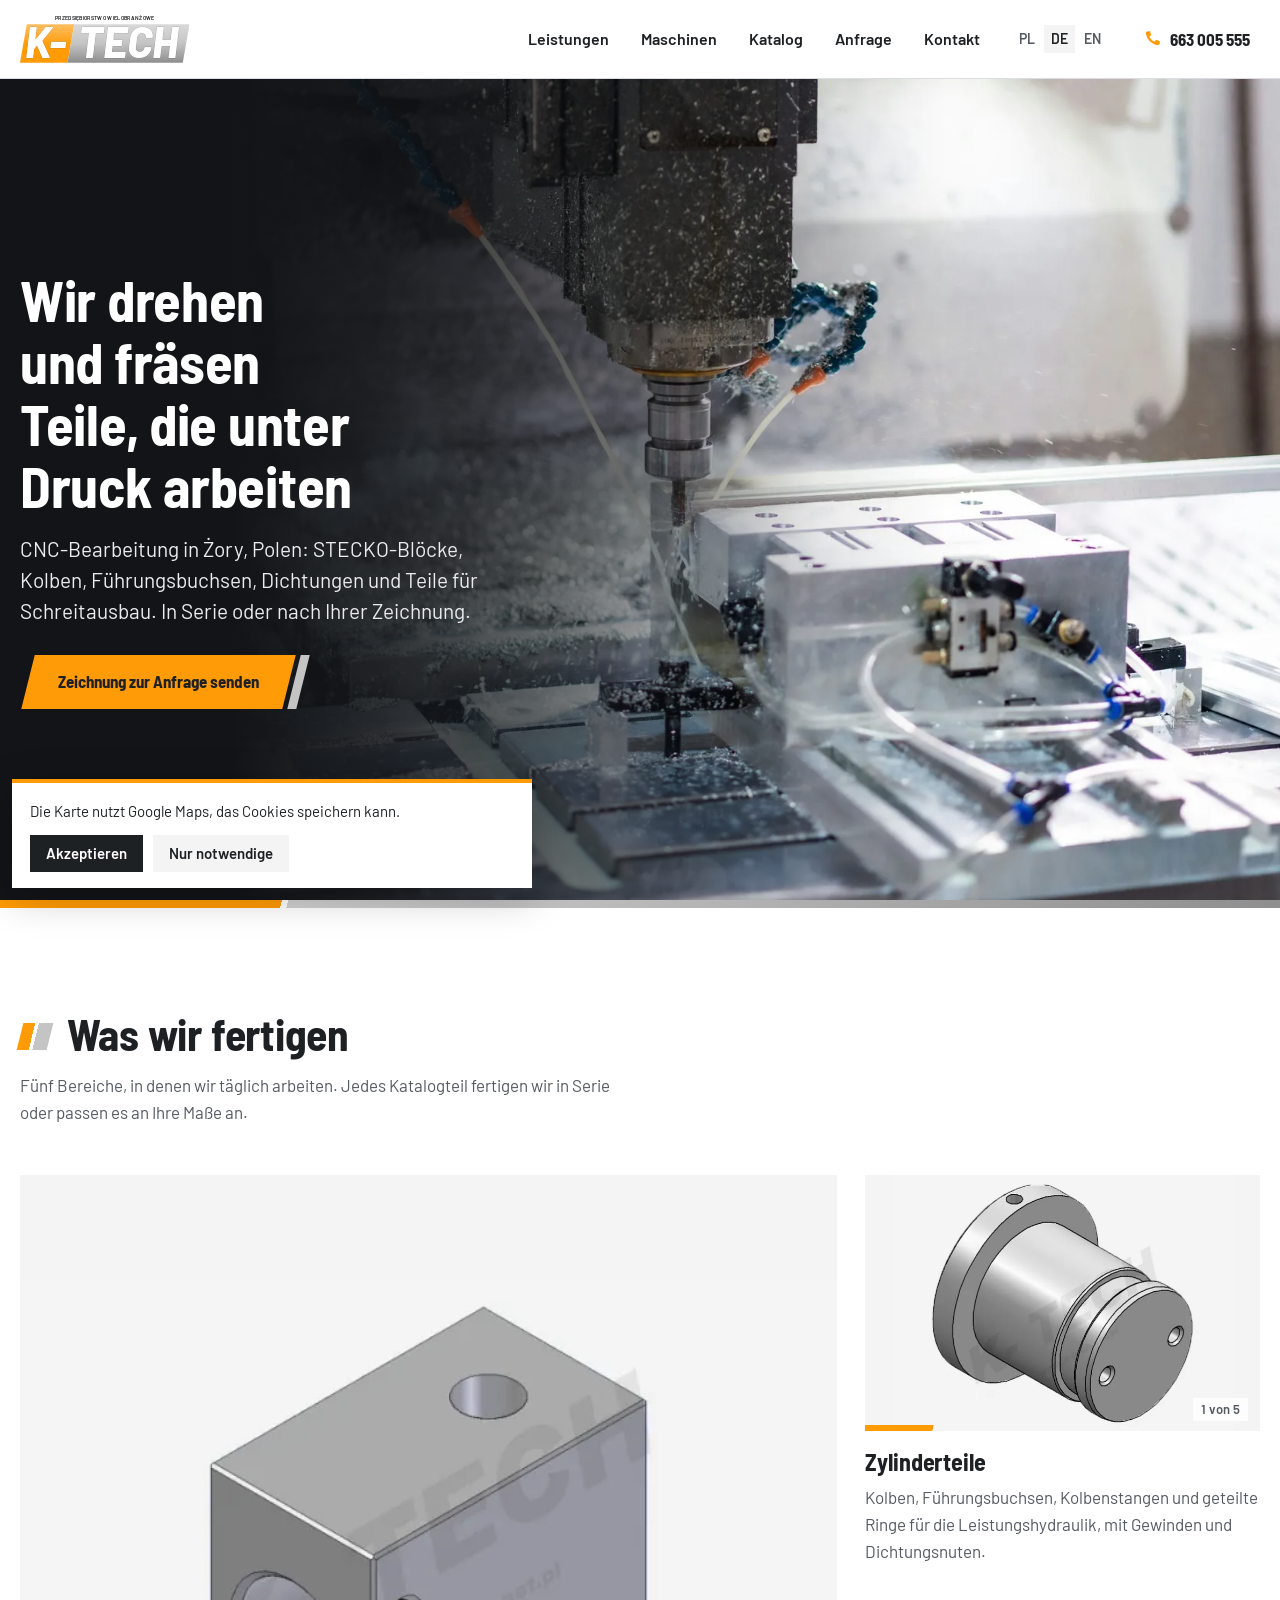
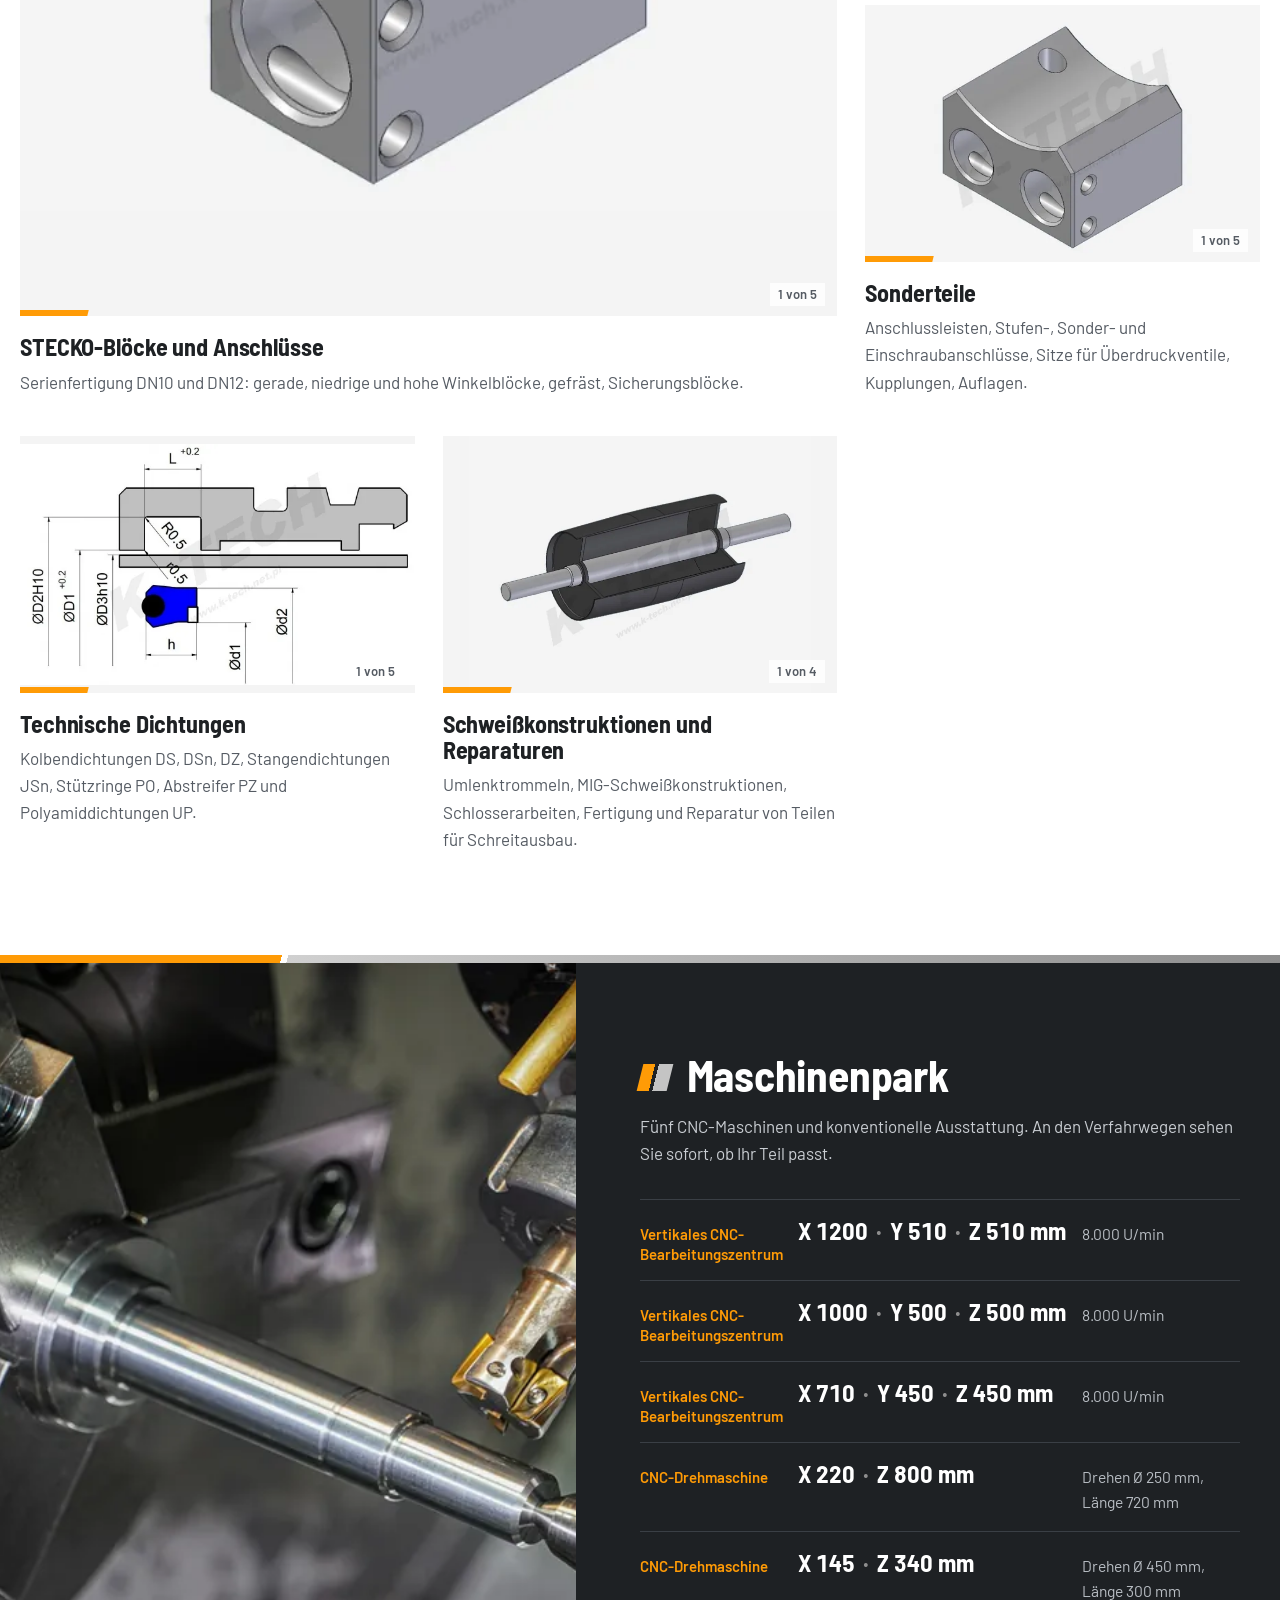
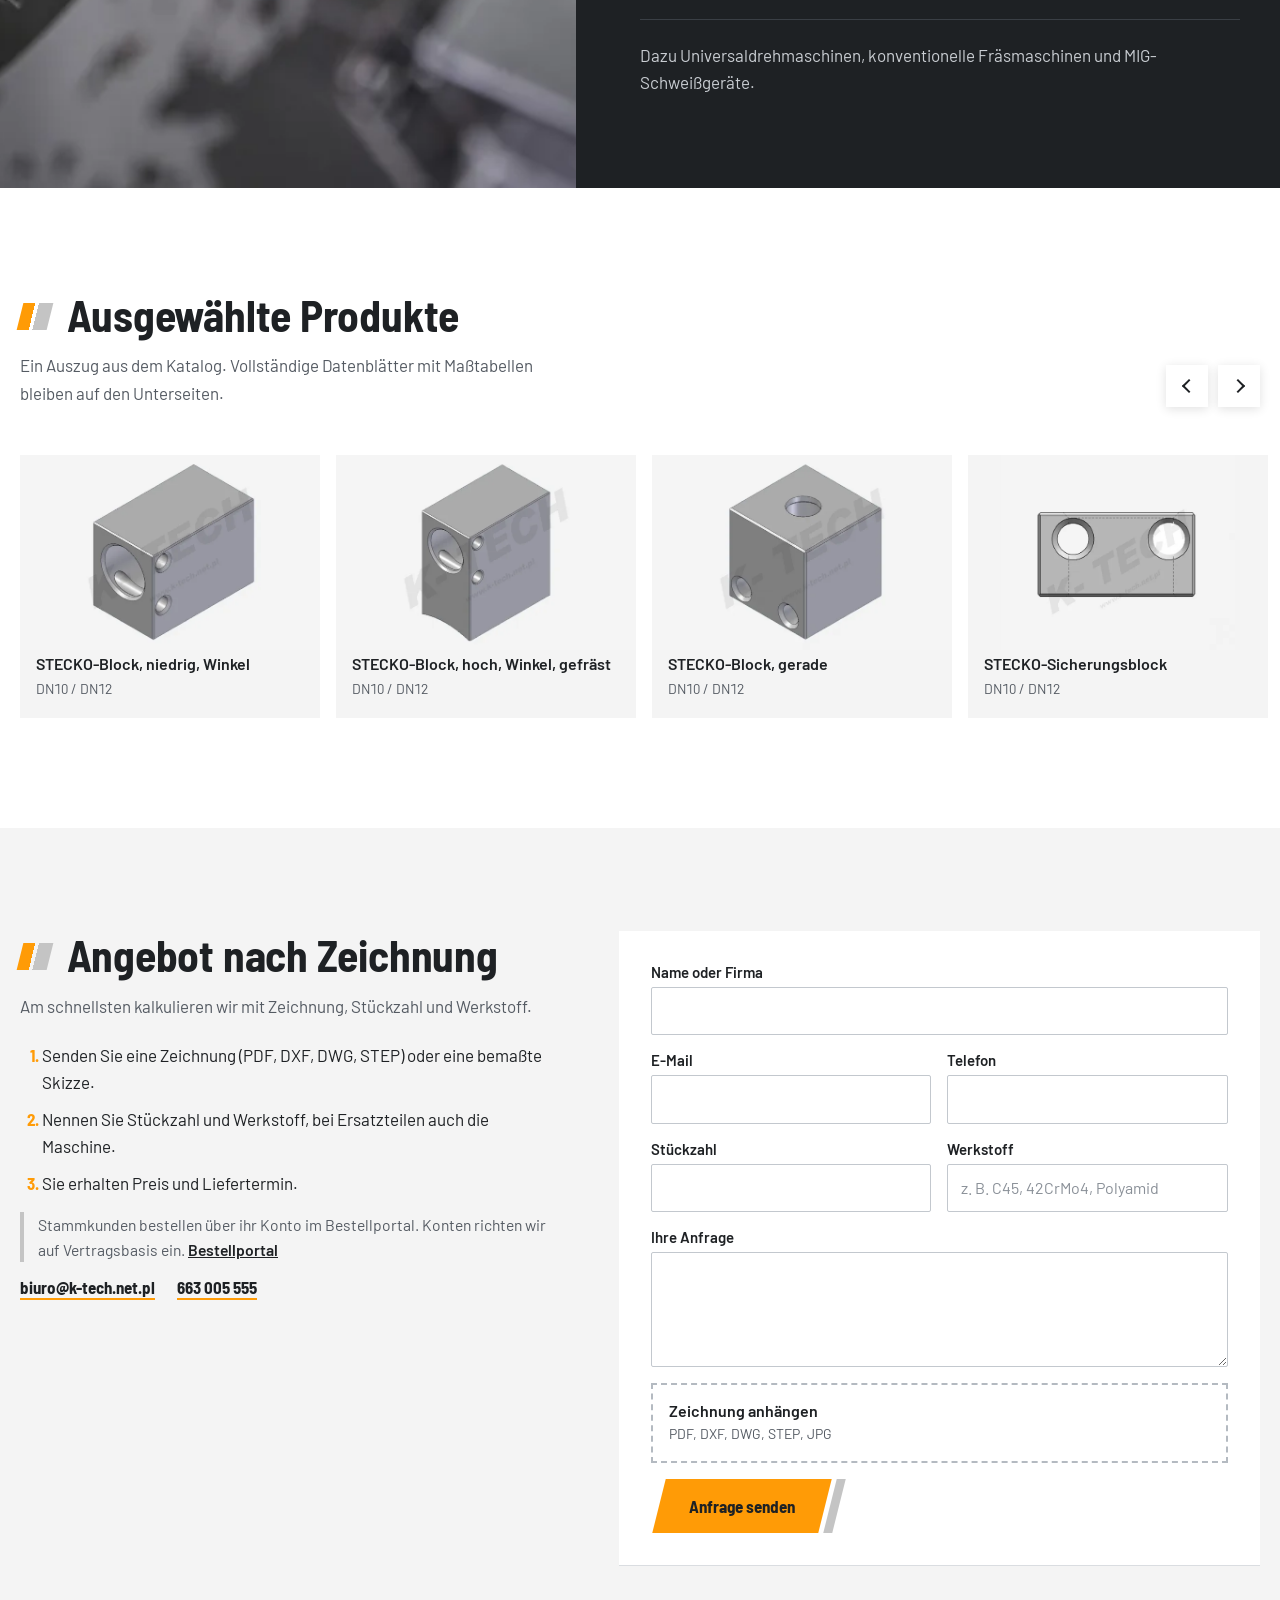
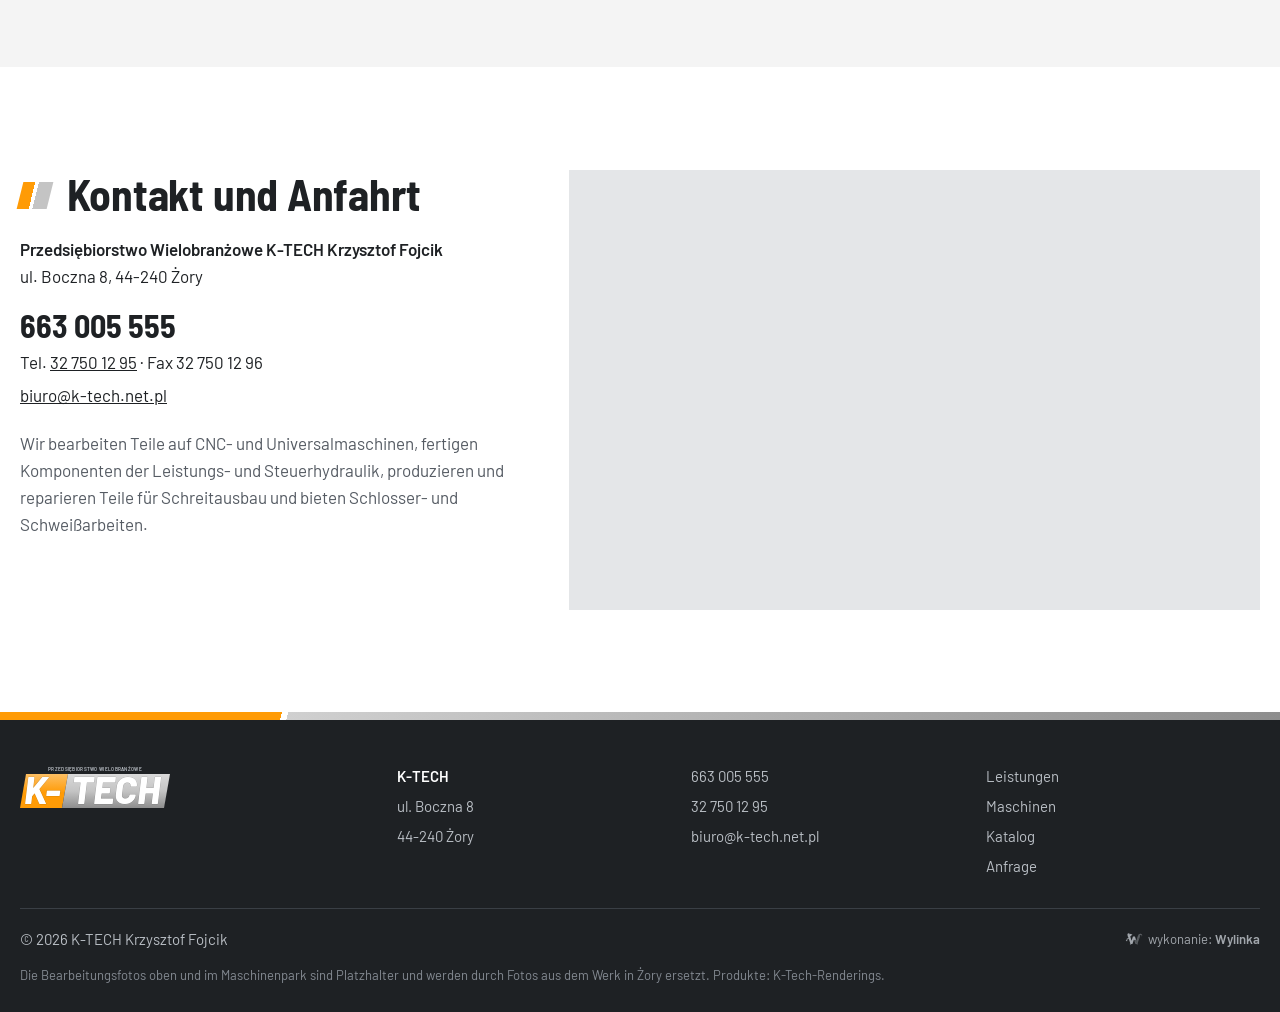
==== de/index.html @ 1086ba39 "Podglad strony K-Tech" ====
<!doctype html>
<html lang="de">
<head>
<meta charset="utf-8">
<meta name="viewport" content="width=device-width,initial-scale=1,viewport-fit=cover">
<meta name="robots" content="noindex,nofollow">
<title>K-Tech Żory, Polen - CNC-Bearbeitung, Hydraulikteile, STECKO-Blöcke, Dichtungen</title>
<meta name="description" content="CNC-Drehen und -Fräsen in Żory (Polen): STECKO-Blöcke und -Anschlüsse, Kolben, Führungsbuchsen, technische Dichtungen, Teile für Schreitausbau, Schweißkonstruktionen. Angebot nach Zeichnung.">
<meta name="theme-color" content="#1E2124">
<link rel="alternate" hreflang="pl" href="https://disaster26.github.io/ktech-koncepcja/">
<link rel="alternate" hreflang="de" href="https://disaster26.github.io/ktech-koncepcja/de/">
<link rel="alternate" hreflang="en" href="https://disaster26.github.io/ktech-koncepcja/en/">
<link rel="preload" href="../fonts/barlow-semi-condensed-latin-700-normal.woff2" as="font" type="font/woff2" crossorigin>
<link rel="preload" href="../img/hero-1600.webp" as="image" imagesrcset="../img/hero-900.webp 900w, ../img/hero-1600.webp 1600w, ../img/hero-2400.webp 2400w" imagesizes="100vw">
<link rel="stylesheet" href="../style.css">
<link rel="icon" href="../img/favicon.svg" type="image/svg+xml">
<style>
.wylinka-badge{display:inline-flex;align-items:center;gap:.4em;color:inherit;text-decoration:none;font-size:.875em;line-height:1;opacity:.85}
.wylinka-badge:hover,.wylinka-badge:focus-visible{opacity:1}
.wylinka-badge:focus-visible{outline:2px solid currentColor;outline-offset:3px;border-radius:2px}
.wylinka-badge svg{width:18px;height:18px;flex:none;overflow:visible}
.wylinka-badge b{font-weight:600}
.wylinka-badge .wy-old{opacity:.45;transform-origin:40px 30px;transition:transform .32s cubic-bezier(.3,.7,.4,1),opacity .32s ease-out}
.wylinka-badge .wy-pod{opacity:0;transition:opacity .2s ease-out .08s}
.wylinka-badge:hover .wy-old,.wylinka-badge:focus-visible .wy-old{transform:translate(9px,7px) rotate(9deg);opacity:0}
.wylinka-badge:hover .wy-pod,.wylinka-badge:focus-visible .wy-pod{opacity:1}
@media (prefers-reduced-motion:reduce){.wylinka-badge .wy-old,.wylinka-badge .wy-pod{transition:none}.wylinka-badge:hover .wy-old,.wylinka-badge:focus-visible .wy-old{transform:none;opacity:.45}.wylinka-badge:hover .wy-pod,.wylinka-badge:focus-visible .wy-pod{opacity:0}}
</style>
</head>
<body>
<a class="skip" href="#tresc">Zum Inhalt</a>

<svg width="0" height="0" style="position:absolute" aria-hidden="true">
  <defs>
    <linearGradient id="g-or" x1="0" y1="0" x2="0" y2="1"><stop offset="0" stop-color="#FDBF63"/><stop offset=".55" stop-color="#FF9B06"/></linearGradient>
    <linearGradient id="g-st" x1="0" y1="0" x2="0" y2="1"><stop offset="0" stop-color="#D9D9D9"/><stop offset=".5" stop-color="#C4C4C4"/><stop offset="1" stop-color="#8E8E8E"/></linearGradient>
    <symbol id="logo" viewBox="0 0 300 92">
      <text x="150" y="13" text-anchor="middle" class="lg-top">PRZEDSIĘBIORSTWO WIELOBRANŻOWE</text>
      <polygon points="12,20 96,20 84,88 0,88" fill="url(#g-or)"/>
      <polygon points="96,20 300,20 288,88 84,88" fill="url(#g-st)"/>
      <text x="8" y="80" class="lg-txt">K-</text>
      <text x="102" y="80" class="lg-txt" textLength="178" lengthAdjust="spacingAndGlyphs">TECH</text>
    </symbol>
    <symbol id="tel" viewBox="0 0 20 20"><path d="M5.2 2.5 7.8 2l1.5 4-2 1.4a10 10 0 0 0 5.3 5.3l1.4-2 4 1.5-.5 2.6c-.2.9-1 1.5-1.9 1.4A14.5 14.5 0 0 1 3.8 4.4c-.1-.9.5-1.7 1.4-1.9Z" fill="currentColor"/></symbol>
  </defs>
</svg>

<header class="top" id="top">
  <div class="top-in">
    <a class="logo" href="#start" aria-label="K-Tech - Startseite"><svg viewBox="0 0 300 92" role="img"><title>K-TECH Mehrbranchenunternehmen</title><use href="#logo"/></svg></a>
    <nav class="nav" aria-label="Menu">
      <a href="#oferta">Leistungen</a>
      <a href="#maszyny">Maschinen</a>
      <a href="#wyroby">Katalog</a>
      <a href="#wycena">Anfrage</a>
      <a href="#kontakt">Kontakt</a>
    </nav>
    <div class="jezyki" aria-label="Język / Sprache / Language"><a href="../" hreflang="pl" lang="pl">PL</a><a href="./" hreflang="de" lang="de" aria-current="page">DE</a><a href="../en/" hreflang="en" lang="en">EN</a></div>
    <a class="top-tel" href="tel:+48663005555" aria-label="Anrufen: 663 005 555"><svg><use href="#tel"/></svg><span>663 005 555</span></a>
    <button class="burger" type="button" aria-expanded="false" aria-controls="menu-mob" aria-label="Menü öffnen"><span></span><span></span><span></span></button>
  </div>
  <div class="menu-mob" id="menu-mob" hidden>
    <nav aria-label="Menu">
      <a href="#oferta">Leistungen</a>
      <a href="#maszyny">Maschinen</a>
      <a href="#wyroby">Katalog</a>
      <a href="#wycena">Anfrage</a>
      <a href="#kontakt">Kontakt</a>
    </nav>
    <div class="menu-mob-dol">
      <div class="jezyki"><a href="../" hreflang="pl" lang="pl">PL</a><a href="./" hreflang="de" lang="de" aria-current="page">DE</a><a href="../en/" hreflang="en" lang="en">EN</a></div>
      <a class="menu-mob-tel" href="tel:+48663005555">663 005 555</a>
    </div>
  </div>
</header>

<main id="tresc">

<section class="hero" id="start">
  <img class="hero-img" src="../img/hero-1600.webp" srcset="../img/hero-900.webp 900w, ../img/hero-1600.webp 1600w, ../img/hero-2400.webp 2400w" sizes="100vw" alt="Vertikales CNC-Bearbeitungszentrum beim Fräsen mit Kühlschmierstoff" width="2400" height="1602" fetchpriority="high">
  <div class="hero-in">
    <h1>Wir drehen und fräsen Teile, die unter Druck arbeiten</h1>
    <p class="lead">CNC-Bearbeitung in Żory, Polen: STECKO-Blöcke, Kolben, Führungsbuchsen, Dichtungen und Teile für Schreitausbau. In Serie oder nach Ihrer Zeichnung.</p>
    <a class="btn" href="#wycena" id="hero-cta"><span>Zeichnung zur Anfrage senden</span></a>
  </div>
</section>
<div class="szew" aria-hidden="true"></div>

<section class="sekcja" id="oferta">
  <div class="wrap">
    <div class="glowa">
      <h2><i class="znak" aria-hidden="true"></i>Was wir fertigen</h2>
      <p>Fünf Bereiche, in denen wir täglich arbeiten. Jedes Katalogteil fertigen wir in Serie oder passen es an Ihre Maße an.</p>
    </div>
    <div class="karty">
<article class="karta karta-duza">
  <div class="sw" data-of="von">
    <div class="sw-tor" tabindex="0" aria-label="STECKO-Blöcke und Anschlüsse"><div class="sw-sl"><img src="../img/r/ktn-1.webp" alt="STECKO-Blöcke und Anschlüsse, bild 1" loading="lazy" decoding="async" width="638" height="415" draggable="false"></div><div class="sw-sl"><img src="../img/r/kwf-1.webp" alt="STECKO-Blöcke und Anschlüsse, bild 2" loading="lazy" decoding="async" width="638" height="415" draggable="false"></div><div class="sw-sl"><img src="../img/r/np-1.webp" alt="STECKO-Blöcke und Anschlüsse, bild 3" loading="lazy" decoding="async" width="638" height="415" draggable="false"></div><div class="sw-sl"><img src="../img/r/zab-1.webp" alt="STECKO-Blöcke und Anschlüsse, bild 4" loading="lazy" decoding="async" width="638" height="415" draggable="false"></div><div class="sw-sl"><img src="../img/r/ktnf-2.webp" alt="STECKO-Blöcke und Anschlüsse, bild 5" loading="lazy" decoding="async" width="638" height="415" draggable="false"></div></div>
    <button class="sw-b sw-prev" type="button" aria-label="Zurück"></button><button class="sw-b sw-next" type="button" aria-label="Weiter"></button>
    <span class="sw-n">1 von 5</span>
  </div>
  <h3>STECKO-Blöcke und Anschlüsse</h3>
  <p>Serienfertigung DN10 und DN12: gerade, niedrige und hohe Winkelblöcke, gefräst, Sicherungsblöcke.</p>
</article>
<article class="karta">
  <div class="sw" data-of="von">
    <div class="sw-tor" tabindex="0" aria-label="Zylinderteile"><div class="sw-sl"><img src="../img/r/tlokgwin-1.webp" alt="Zylinderteile, bild 1" loading="lazy" decoding="async" width="638" height="415" draggable="false"></div><div class="sw-sl"><img src="../img/r/dlaw130-1.webp" alt="Zylinderteile, bild 2" loading="lazy" decoding="async" width="638" height="415" draggable="false"></div><div class="sw-sl"><img src="../img/r/dlaw9060-1.webp" alt="Zylinderteile, bild 3" loading="lazy" decoding="async" width="638" height="415" draggable="false"></div><div class="sw-sl"><img src="../img/r/pierscdziel-1.webp" alt="Zylinderteile, bild 4" loading="lazy" decoding="async" width="638" height="415" draggable="false"></div><div class="sw-sl"><img src="../img/r/tloczysko-2.webp" alt="Zylinderteile, bild 5" loading="lazy" decoding="async" width="638" height="415" draggable="false"></div></div>
    <button class="sw-b sw-prev" type="button" aria-label="Zurück"></button><button class="sw-b sw-next" type="button" aria-label="Weiter"></button>
    <span class="sw-n">1 von 5</span>
  </div>
  <h3>Zylinderteile</h3>
  <p>Kolben, Führungsbuchsen, Kolbenstangen und geteilte Ringe für die Leistungshydraulik, mit Gewinden und Dichtungsnuten.</p>
</article>
<article class="karta">
  <div class="sw" data-of="von">
    <div class="sw-tor" tabindex="0" aria-label="Sonderteile"><div class="sw-sl"><img src="../img/r/kpl-1.webp" alt="Sonderteile, bild 1" loading="lazy" decoding="async" width="638" height="415" draggable="false"></div><div class="sw-sl"><img src="../img/r/skomp1-2.webp" alt="Sonderteile, bild 2" loading="lazy" decoding="async" width="638" height="415" draggable="false"></div><div class="sw-sl"><img src="../img/r/sprzeg-1.webp" alt="Sonderteile, bild 3" loading="lazy" decoding="async" width="638" height="415" draggable="false"></div><div class="sw-sl"><img src="../img/r/upust-1.webp" alt="Sonderteile, bild 4" loading="lazy" decoding="async" width="638" height="415" draggable="false"></div><div class="sw-sl"><img src="../img/r/przywk-1.webp" alt="Sonderteile, bild 5" loading="lazy" decoding="async" width="638" height="415" draggable="false"></div></div>
    <button class="sw-b sw-prev" type="button" aria-label="Zurück"></button><button class="sw-b sw-next" type="button" aria-label="Weiter"></button>
    <span class="sw-n">1 von 5</span>
  </div>
  <h3>Sonderteile</h3>
  <p>Anschlussleisten, Stufen-, Sonder- und Einschraubanschlüsse, Sitze für Überdruckventile, Kupplungen, Auflagen.</p>
</article>
<article class="karta">
  <div class="sw" data-of="von">
    <div class="sw-tor" tabindex="0" aria-label="Technische Dichtungen"><div class="sw-sl"><img src="../img/r/jhs.webp" alt="Technische Dichtungen, bild 1" loading="lazy" decoding="async" width="638" height="415" draggable="false"></div><div class="sw-sl"><img src="../img/r/ds.webp" alt="Technische Dichtungen, bild 2" loading="lazy" decoding="async" width="638" height="415" draggable="false"></div><div class="sw-sl"><img src="../img/r/dsn.webp" alt="Technische Dichtungen, bild 3" loading="lazy" decoding="async" width="638" height="415" draggable="false"></div><div class="sw-sl"><img src="../img/r/pz.webp" alt="Technische Dichtungen, bild 4" loading="lazy" decoding="async" width="638" height="415" draggable="false"></div><div class="sw-sl"><img src="../img/r/po.webp" alt="Technische Dichtungen, bild 5" loading="lazy" decoding="async" width="638" height="415" draggable="false"></div></div>
    <button class="sw-b sw-prev" type="button" aria-label="Zurück"></button><button class="sw-b sw-next" type="button" aria-label="Weiter"></button>
    <span class="sw-n">1 von 5</span>
  </div>
  <h3>Technische Dichtungen</h3>
  <p>Kolbendichtungen DS, DSn, DZ, Stangendichtungen JSn, Stützringe PO, Abstreifer PZ und Polyamiddichtungen UP.</p>
</article>
<article class="karta">
  <div class="sw" data-of="von">
    <div class="sw-tor" tabindex="0" aria-label="Schweißkonstruktionen und Reparaturen"><div class="sw-sl"><img src="../img/r/btw-1.webp" alt="Schweißkonstruktionen und Reparaturen, bild 1" loading="lazy" decoding="async" width="638" height="415" draggable="false"></div><div class="sw-sl"><img src="../img/r/konspaw-1.webp" alt="Schweißkonstruktionen und Reparaturen, bild 2" loading="lazy" decoding="async" width="638" height="415" draggable="false"></div><div class="sw-sl"><img src="../img/r/tabspag-1.webp" alt="Schweißkonstruktionen und Reparaturen, bild 3" loading="lazy" decoding="async" width="638" height="415" draggable="false"></div><div class="sw-sl"><img src="../img/r/btw-2.webp" alt="Schweißkonstruktionen und Reparaturen, bild 4" loading="lazy" decoding="async" width="638" height="415" draggable="false"></div></div>
    <button class="sw-b sw-prev" type="button" aria-label="Zurück"></button><button class="sw-b sw-next" type="button" aria-label="Weiter"></button>
    <span class="sw-n">1 von 4</span>
  </div>
  <h3>Schweißkonstruktionen und Reparaturen</h3>
  <p>Umlenktrommeln, MIG-Schweißkonstruktionen, Schlosserarbeiten, Fertigung und Reparatur von Teilen für Schreitausbau.</p>
</article>
    </div>
  </div>
</section>

<div class="szew" aria-hidden="true"></div>
<section class="maszyny" id="maszyny">
  <div class="masz-foto"><img src="../img/tokarka-1600.webp" srcset="../img/tokarka-900.webp 900w, ../img/tokarka-1600.webp 1600w" sizes="(min-width: 1000px) 45vw, 100vw" alt="Drehen einer Welle auf einer CNC-Drehmaschine" width="1600" height="1066" loading="lazy" decoding="async"></div>
  <div class="masz-in">
    <h2><i class="znak" aria-hidden="true"></i>Maschinenpark</h2>
    <p class="masz-lead">Fünf CNC-Maschinen und konventionelle Ausstattung. An den Verfahrwegen sehen Sie sofort, ob Ihr Teil passt.</p>
    <ul class="masz-lista">
      <li><b>Vertikales CNC-Bearbeitungszentrum</b><span class="osie">X 1200 <em>·</em> Y 510 <em>·</em> Z 510 mm</span><span>8.000 U/min</span></li>
      <li><b>Vertikales CNC-Bearbeitungszentrum</b><span class="osie">X 1000 <em>·</em> Y 500 <em>·</em> Z 500 mm</span><span>8.000 U/min</span></li>
      <li><b>Vertikales CNC-Bearbeitungszentrum</b><span class="osie">X 710 <em>·</em> Y 450 <em>·</em> Z 450 mm</span><span>8.000 U/min</span></li>
      <li><b>CNC-Drehmaschine</b><span class="osie">X 220 <em>·</em> Z 800 mm</span><span>Drehen Ø 250 mm, Länge 720 mm</span></li>
      <li><b>CNC-Drehmaschine</b><span class="osie">X 145 <em>·</em> Z 340 mm</span><span>Drehen Ø 450 mm, Länge 300 mm</span></li>
    </ul>
    <p class="masz-konw">Dazu Universaldrehmaschinen, konventionelle Fräsmaschinen und MIG-Schweißgeräte.</p>
  </div>
</section>

<section class="sekcja" id="wyroby">
  <div class="wrap">
    <div class="glowa glowa-rzad">
      <h2><i class="znak" aria-hidden="true"></i>Ausgewählte Produkte</h2>
      <p>Ein Auszug aus dem Katalog. Vollständige Datenblätter mit Maßtabellen bleiben auf den Unterseiten.</p>
      <div class="kat-nav"><button class="sw-b sw-prev" type="button" aria-label="Zurück" data-kat="-1"></button><button class="sw-b sw-next" type="button" aria-label="Weiter" data-kat="1"></button></div>
    </div>
  </div>
  <div class="kat" tabindex="0" aria-label="Ausgewählte Produkte">
<figure class="kat-el"><img src="../img/r/ktn-2.webp" alt="STECKO-Block, niedrig, Winkel" loading="lazy" decoding="async" width="638" height="415" draggable="false"><figcaption><b>STECKO-Block, niedrig, Winkel</b><span>DN10 / DN12</span></figcaption></figure>
<figure class="kat-el"><img src="../img/r/kwf-2.webp" alt="STECKO-Block, hoch, Winkel, gefräst" loading="lazy" decoding="async" width="638" height="415" draggable="false"><figcaption><b>STECKO-Block, hoch, Winkel, gefräst</b><span>DN10 / DN12</span></figcaption></figure>
<figure class="kat-el"><img src="../img/r/np-2.webp" alt="STECKO-Block, gerade" loading="lazy" decoding="async" width="638" height="415" draggable="false"><figcaption><b>STECKO-Block, gerade</b><span>DN10 / DN12</span></figcaption></figure>
<figure class="kat-el"><img src="../img/r/zab-3.webp" alt="STECKO-Sicherungsblock" loading="lazy" decoding="async" width="638" height="415" draggable="false"><figcaption><b>STECKO-Sicherungsblock</b><span>DN10 / DN12</span></figcaption></figure>
<figure class="kat-el"><img src="../img/r/listw-1.webp" alt="Anschlussleiste" loading="lazy" decoding="async" width="638" height="415" draggable="false"><figcaption><b>Anschlussleiste</b><span>DN10 / DN12</span></figcaption></figure>
<figure class="kat-el"><img src="../img/r/przywk-2.webp" alt="Einschraubanschluss" loading="lazy" decoding="async" width="638" height="415" draggable="false"><figcaption><b>Einschraubanschluss</b><span>DN12</span></figcaption></figure>
<figure class="kat-el"><img src="../img/r/upust-3.webp" alt="Sitz für Überdruckventil" loading="lazy" decoding="async" width="638" height="415" draggable="false"><figcaption><b>Sitz für Überdruckventil</b></figcaption></figure>
<figure class="kat-el"><img src="../img/r/sprzeg-2.webp" alt="Kupplung" loading="lazy" decoding="async" width="638" height="415" draggable="false"><figcaption><b>Kupplung</b></figcaption></figure>
<figure class="kat-el"><img src="../img/r/tlokgwin-2.webp" alt="Kolben 74" loading="lazy" decoding="async" width="638" height="415" draggable="false"><figcaption><b>Kolben 74</b><span>M30x1,5</span></figcaption></figure>
<figure class="kat-el"><img src="../img/r/tlok5951-1.webp" alt="Kolben 59/44" loading="lazy" decoding="async" width="638" height="415" draggable="false"><figcaption><b>Kolben 59/44</b><span>M28x1,5</span></figcaption></figure>
<figure class="kat-el"><img src="../img/r/dlaw130-2.webp" alt="Führungsbuchse 130/81,5" loading="lazy" decoding="async" width="638" height="415" draggable="false"><figcaption><b>Führungsbuchse 130/81,5</b></figcaption></figure>
<figure class="kat-el"><img src="../img/r/pierscdziel-2.webp" alt="Geteilter Ring 73" loading="lazy" decoding="async" width="638" height="415" draggable="false"><figcaption><b>Geteilter Ring 73</b></figcaption></figure>
<figure class="kat-el"><img src="../img/r/tul4b3-1.webp" alt="Kolben 89/56" loading="lazy" decoding="async" width="638" height="415" draggable="false"><figcaption><b>Kolben 89/56</b></figcaption></figure>
<figure class="kat-el"><img src="../img/r/btw-3.webp" alt="Umlenktrommel" loading="lazy" decoding="async" width="638" height="415" draggable="false"><figcaption><b>Umlenktrommel</b><span>BTW-03.00</span></figcaption></figure>
  </div>
</section>

<section class="sekcja szara" id="wycena">
  <div class="wrap wycena">
    <div class="wyc-txt">
      <h2><i class="znak" aria-hidden="true"></i>Angebot nach Zeichnung</h2>
      <p>Am schnellsten kalkulieren wir mit Zeichnung, Stückzahl und Werkstoff.</p>
      <ol class="wyc-lista">
        <li>Senden Sie eine Zeichnung (PDF, DXF, DWG, STEP) oder eine bemaßte Skizze.</li>
        <li>Nennen Sie Stückzahl und Werkstoff, bei Ersatzteilen auch die Maschine.</li>
        <li>Sie erhalten Preis und Liefertermin.</li>
      </ol>
      <p class="wyc-stali">Stammkunden bestellen über ihr Konto im Bestellportal. Konten richten wir auf Vertragsbasis ein. <a href="http://k-tech.net.pl/formularz-zamowienia.html" rel="noopener">Bestellportal</a></p>
      <p class="wyc-kontakt"><a href="mailto:biuro@k-tech.net.pl">biuro@k-tech.net.pl</a><a href="tel:+48663005555">663 005 555</a></p>
    </div>
    <form class="form" id="form" novalidate>
      <div class="pole"><label for="f-name">Name oder Firma</label><input id="f-name" name="name" autocomplete="organization"></div>
      <div class="pola2">
        <div class="pole"><label for="f-mail">E-Mail</label><input id="f-mail" name="mail" type="email" autocomplete="email"></div>
        <div class="pole"><label for="f-tel">Telefon</label><input id="f-tel" name="tel" type="tel" autocomplete="tel"></div>
      </div>
      <div class="pola2">
        <div class="pole"><label for="f-ilosc">Stückzahl</label><input id="f-ilosc" name="ilosc" inputmode="numeric"></div>
        <div class="pole"><label for="f-mat">Werkstoff</label><input id="f-mat" name="mat" placeholder="z. B. C45, 42CrMo4, Polyamid"></div>
      </div>
      <div class="pole"><label for="f-msg">Ihre Anfrage</label><textarea id="f-msg" name="msg" rows="4"></textarea></div>
      <label class="plik" for="f-plik"><input id="f-plik" type="file" name="plik" accept=".pdf,.dxf,.dwg,.step,.stp,.jpg,.jpeg,.png" multiple><b>Zeichnung anhängen</b><span id="plik-n">PDF, DXF, DWG, STEP, JPG</span></label>
      <button class="btn" type="submit"><span>Anfrage senden</span></button>
      <p class="form-info" id="form-info" hidden>Dies ist eine Vorschau, das Formular sendet noch nichts. Bitte schreiben Sie an biuro@k-tech.net.pl.</p>
    </form>
  </div>
</section>

<section class="sekcja" id="kontakt">
  <div class="wrap kontakt">
    <div class="ko-txt">
      <h2><i class="znak" aria-hidden="true"></i>Kontakt und Anfahrt</h2>
      <p class="ko-firma"><b>Przedsiębiorstwo Wielobranżowe K-TECH Krzysztof Fojcik</b><br>ul. Boczna 8, 44-240 Żory</p>
      <p class="ko-dane">
        <a class="ko-duzy" href="tel:+48663005555">663 005 555</a>
        <span>Tel. <a href="tel:+48327501295">32 750 12 95</a> · Fax 32 750 12 96</span>
        <a href="mailto:biuro@k-tech.net.pl">biuro@k-tech.net.pl</a>
      </p>
      <p class="ko-about">Wir bearbeiten Teile auf CNC- und Universalmaschinen, fertigen Komponenten der Leistungs- und Steuerhydraulik, produzieren und reparieren Teile für Schreitausbau und bieten Schlosser- und Schweißarbeiten.</p>
    </div>
    <div class="mapa"><iframe title="Karte zu K-Tech, ul. Boczna 8, Żory, Polen" src="https://maps.google.com/maps?q=ul.%20Boczna%208%2C%2044-240%20%C5%BBory&amp;z=15&amp;output=embed" loading="lazy" referrerpolicy="no-referrer-when-downgrade"></iframe></div>
  </div>
</section>

</main>

<div class="szew" aria-hidden="true"></div>
<footer class="stopka">
  <div class="wrap stopka-in">
    <div class="st-logo"><svg viewBox="0 0 300 92" role="img"><title>K-TECH</title><use href="#logo"/></svg></div>
    <div class="st-kol">
      <b>K-TECH</b>
      <span>ul. Boczna 8</span>
      <span>44-240 Żory</span>
    </div>
    <div class="st-kol">
      <a href="tel:+48663005555">663 005 555</a>
      <a href="tel:+48327501295">32 750 12 95</a>
      <a href="mailto:biuro@k-tech.net.pl">biuro@k-tech.net.pl</a>
    </div>
    <nav class="st-kol" aria-label="Menu">
      <a href="#oferta">Leistungen</a>
      <a href="#maszyny">Maschinen</a>
      <a href="#wyroby">Katalog</a>
      <a href="#wycena">Anfrage</a>
    </nav>
  </div>
  <div class="wrap stopka-dol">
    <span>© <span id="rok">2026</span> K-TECH Krzysztof Fojcik</span>
    <a class="wylinka-badge" href="https://wylinka.pl/?utm_source=k-tech.net.pl&amp;utm_medium=stopka&amp;utm_campaign=wykonanie" rel="noopener" title="Strona wykonana przez Wylinka"><svg viewBox="0 0 64 64" aria-hidden="true" focusable="false" fill="currentColor"><path d="M9.8 22.8l-1.2-7.9 2.2-3.7 15.5 4.6-.5 1.5-7.2 5.5 4.7 15.6 5-15.6 7 0 4.1 12.7-4.2-.9-2.6 1.8-.8-2.2-5.3 15.6-4.3 0 .4 .2-2.1 2.8-1.3-1.1 1.1-1.4-3.1 .2-.1-1.7 2.2-.1-5.7-16.5-4.8 .6-.8 3.1 0 .5-.3 .5 .8 2.2-1.6 .5-.4-1.3-.8 1.6-1.5-.8 .8-1.6-1.4 .6-.6-1.6 2.3-.8 .2-.4 1.3-4.8 5.9-.8-2.4-6.9zM15.2 13.7l-.1-.4-.4 .8-.1 .8 .1 1 .1 .4 .3 .7 .3-.9 .1-.7 0-.8z"/><path class="wy-pod" d="M37.1 49.8l-4.5-13.3 2.6-1.8 4.2 .9 .9 2.8 3-9.7 0-.5 .1-.8 3.2-8.4 .5-1 .6-1 .9-1.1 1.3-1 1.1-.7 1.4-.5 1.4-.3 .7 0 .9 0 1.2 .3 1.4 .6 .8 .5 .7 .7 .6 .7 .5 .9 .3 .9 .1 .9 0 .8-.2 .9-.5 .9-.5 .6-.7 .5-.7 .3-.1-.1 0-.1 .5-.5 .3-.7 .2-.5 0-.6-.1-.6-.3-.7-.4-.5-.4-.4-.5-.3-.6-.3-.7 0-.7 .1-.6 .1-.5 .4-.5 .5-.3 .5-.2 .7-.1 1.5-1.4 5.1-.8 3.3-.3 .7-.5 .7-6 17.5 1.9 .1-.1 1.7-3.1-.2 1.1 1.4-1.3 1.1-2.1-2.8 .4-.2z"/><path class="wy-old" d="M40.8 50l.4-.2-4.1 0-4.2-12.5 2.5-1.7 4.3 .9 .6 1.9 .6-1.6 0-.3 2.4-7.8 0-.5 .1-.8 3.2-8.4 .4-.8 .6-.9 .9-1.2 .9-.9 1.3-.8 1.4-.6 1.2-.3 1.4-.1 1.3 .1 .6 .2 .8 .3 1.1 .6 .9 .7 .7 .9 .5 .9 .3 .9 .1 1.1-.1 .9-.3 .9-.4 .7-.6 .7-.6 .4-.6 .2-.1-.1 0-.1 .5-.5 .3-.7 .2-.5 0-.5-.1-.6-.2-.6-.3-.5-.4-.5-.5-.3-.6-.3-.7-.1-.6 0-.6 .1-.6 .3-.6 .5-.3 .4-.2 .5-.1 .5-.1 1.5-1.4 5.1-.8 3.3-.3 .7-.5 .7-6 17.5 1.9 .1-.1 1.7-3.1-.2 1.1 1.4-1.3 1.1zM49.6 17.1l.6 1.7-1.5 1.9 .4 .4 1.8-2.1-.7-2.1zM48.1 28.3l.5 1.8-1.7 1.8 .4 .4 1.9-2-.6-2.2zM37.9 41.7l1.7-1.5-.4-.4-1.7 1.4zM42.6 38.7l-1.5 2.8 1.1 2-1.3 2.6 .5 .2 1.5-2.8-1.1-2 1.4-2.5z"/></svg><span>wykonanie: <b>Wylinka</b></span></a>
  </div>
  <p class="wrap st-nota">Die Bearbeitungsfotos oben und im Maschinenpark sind Platzhalter und werden durch Fotos aus dem Werk in Żory ersetzt. Produkte: K-Tech-Renderings.</p>
</footer>

<div class="pasek" id="pasek" aria-hidden="true">
  <a href="tel:+48663005555" class="pasek-tel" tabindex="-1"><svg><use href="#tel"/></svg>Anrufen</a>
  <a href="#wycena" class="pasek-cta" tabindex="-1">Zeichnung senden</a>
</div>

<div class="cookies" id="cookies" hidden>
  <p>Die Karte nutzt Google Maps, das Cookies speichern kann.</p>
  <div><button type="button" data-ck="1">Akzeptieren</button><button type="button" data-ck="0" class="ck-no">Nur notwendige</button></div>
</div>

<script src="../app.js" defer></script>
</body>
</html>
---- style.css ----
@font-face{font-family:Barlow;font-style:normal;font-weight:400;font-display:swap;src:url(fonts/barlow-latin-400-normal.woff2) format("woff2");unicode-range:U+0000-00FF,U+0131,U+0152-0153,U+02BB-02BC,U+02C6,U+02DA,U+02DC,U+2000-206F,U+2074,U+20AC,U+2122,U+2191,U+2193,U+2212,U+2215,U+FEFF,U+FFFD}
@font-face{font-family:Barlow;font-style:normal;font-weight:400;font-display:swap;src:url(fonts/barlow-latin-ext-400-normal.woff2) format("woff2");unicode-range:U+0100-02AF,U+0304,U+0308,U+0329,U+1E00-1E9F,U+1EF2-1EFF,U+2020,U+20A0-20AB,U+20AD-20C0,U+2113,U+2C60-2C7F,U+A720-A7FF}
@font-face{font-family:Barlow;font-style:normal;font-weight:600;font-display:swap;src:url(fonts/barlow-latin-600-normal.woff2) format("woff2");unicode-range:U+0000-00FF,U+0131,U+0152-0153,U+02BB-02BC,U+02C6,U+02DA,U+02DC,U+2000-206F,U+2074,U+20AC,U+2122,U+2191,U+2193,U+2212,U+2215,U+FEFF,U+FFFD}
@font-face{font-family:Barlow;font-style:normal;font-weight:600;font-display:swap;src:url(fonts/barlow-latin-ext-600-normal.woff2) format("woff2");unicode-range:U+0100-02AF,U+0304,U+0308,U+0329,U+1E00-1E9F,U+1EF2-1EFF,U+2020,U+20A0-20AB,U+20AD-20C0,U+2113,U+2C60-2C7F,U+A720-A7FF}
@font-face{font-family:Barlow;font-style:italic;font-weight:800;font-display:swap;src:url(fonts/barlow-latin-800-italic.woff2) format("woff2");unicode-range:U+0000-00FF,U+0131,U+0152-0153,U+02BB-02BC,U+02C6,U+02DA,U+02DC,U+2000-206F,U+2074,U+20AC,U+2122,U+2191,U+2193,U+2212,U+2215,U+FEFF,U+FFFD}
@font-face{font-family:Barlow;font-style:italic;font-weight:800;font-display:swap;src:url(fonts/barlow-latin-ext-800-italic.woff2) format("woff2");unicode-range:U+0100-02AF,U+0304,U+0308,U+0329,U+1E00-1E9F,U+1EF2-1EFF,U+2020,U+20A0-20AB,U+20AD-20C0,U+2113,U+2C60-2C7F,U+A720-A7FF}
@font-face{font-family:"Barlow SC";font-style:normal;font-weight:700;font-display:swap;src:url(fonts/barlow-semi-condensed-latin-700-normal.woff2) format("woff2");unicode-range:U+0000-00FF,U+0131,U+0152-0153,U+02BB-02BC,U+02C6,U+02DA,U+02DC,U+2000-206F,U+2074,U+20AC,U+2122,U+2191,U+2193,U+2212,U+2215,U+FEFF,U+FFFD}
@font-face{font-family:"Barlow SC";font-style:normal;font-weight:700;font-display:swap;src:url(fonts/barlow-semi-condensed-latin-ext-700-normal.woff2) format("woff2");unicode-range:U+0100-02AF,U+0304,U+0308,U+0329,U+1E00-1E9F,U+1EF2-1EFF,U+2020,U+20A0-20AB,U+20AD-20C0,U+2113,U+2C60-2C7F,U+A720-A7FF}

:root{
  --or:#FF9B06; --or2:#FDBF63; --st:#C4C4C4; --st2:#8E8E8E; --st3:#595959;
  --gr:#1E2124; --gr2:#2A2E33; --li:#F4F4F4; --tx:#1E2124; --mut:#555B63; --linia:#DADDE1;
  --hh:64px; --skos:-14deg;
}
*,*::before,*::after{box-sizing:border-box}
html{scroll-behavior:smooth;scroll-padding-top:var(--hh);-webkit-text-size-adjust:100%}
body{margin:0;background:#fff;color:var(--tx);font:400 17px/1.6 Barlow,system-ui,sans-serif;-webkit-font-smoothing:antialiased;overflow-x:hidden}
img{display:block;max-width:100%;height:auto}
a{color:inherit}
h1,h2,h3{font-family:"Barlow SC",Barlow,sans-serif;font-weight:700;line-height:1.1;margin:0;letter-spacing:-.005em}
p{margin:0}
.skip{position:absolute;left:-999px;top:8px;background:var(--gr);color:#fff;padding:8px 12px;z-index:99}
.skip:focus{left:8px}
.wrap{width:min(1240px,100% - 40px);margin-inline:auto}
:focus-visible{outline:3px solid var(--or);outline-offset:2px}

/* logo */
.lg-top{font:600 9.6px/1 Barlow,sans-serif;letter-spacing:.06em;fill:currentColor}
.lg-txt{font:italic 800 76px/1 Barlow,sans-serif;fill:#fff;stroke:rgba(0,0,0,.28);stroke-width:1;paint-order:stroke}

/* przycisk = blok "K-" z logo */
.btn{position:relative;isolation:isolate;display:inline-flex;align-items:center;justify-content:center;min-height:54px;padding:0 30px;margin-left:8px;font:700 17px/1.2 "Barlow SC",Barlow,sans-serif;color:var(--gr);text-decoration:none;border:0;background:none;cursor:pointer}
.btn::before{content:"";position:absolute;inset:0;background:var(--or);transform:skewX(var(--skos));z-index:-1;transition:background .2s}
.btn::after{content:"";position:absolute;top:0;bottom:0;right:-14px;width:9px;background:var(--st);transform:skewX(var(--skos));transition:transform .2s}
.btn:hover::before{background:#FFAA2B}
.btn:hover::after{transform:skewX(var(--skos)) translateX(4px)}
.btn:active{transform:translateY(1px)}

/* znak przy nagłówkach: dwa bloki logo */
.znak{display:inline-block;width:30px;height:.62em;margin-right:.38em;vertical-align:.04em;background:linear-gradient(90deg,var(--or) 0 40%,transparent 40% 52%,var(--st) 52%);transform:skewX(var(--skos))}

/* szew pomarańcz | stal */
.szew{height:8px;background:linear-gradient(104deg,var(--or) 0,var(--or) 22%,#fff 22%,#fff calc(22% + 6px),#D0D0D0 calc(22% + 6px),var(--st2) 100%)}

/* nagłówek */
.top{position:sticky;top:0;z-index:50;background:#fff;box-shadow:0 1px 0 var(--linia)}
.top-in{height:var(--hh);display:flex;align-items:center;gap:18px;width:min(1240px,100% - 32px);margin-inline:auto}
.logo{display:block;color:var(--gr);flex:none}
.logo svg{display:block;height:44px;width:auto;aspect-ratio:300/92}
.nav{display:none;margin-left:auto;gap:4px}
.nav a{position:relative;padding:8px 14px;text-decoration:none;font:600 16px/1 Barlow,sans-serif;color:var(--tx)}
.nav a::after{content:"";position:absolute;left:12px;right:12px;bottom:0;height:4px;background:var(--or);transform:skewX(var(--skos)) scaleX(0);transform-origin:left;transition:transform .2s}
.nav a:hover::after,.nav a.akt::after{transform:skewX(var(--skos)) scaleX(1)}
.jezyki{display:none;gap:2px;font:600 14px/1 Barlow,sans-serif}
.jezyki a{padding:7px 7px;text-decoration:none;color:var(--mut)}
.jezyki a[aria-current]{color:var(--gr);background:var(--li)}
.top-tel{margin-left:auto;display:flex;align-items:center;gap:8px;text-decoration:none;font:700 17px/1 "Barlow SC",sans-serif;color:var(--gr);padding:10px;border-radius:2px}
.top-tel svg{width:20px;height:20px;color:var(--or)}
.top-tel span{display:none}
.burger{width:44px;height:44px;display:flex;flex-direction:column;justify-content:center;align-items:center;gap:6px;background:none;border:0;cursor:pointer;padding:0;margin-right:-8px}
.burger span{display:block;width:24px;height:2.5px;background:var(--gr);transition:transform .2s,opacity .2s}
.burger[aria-expanded="true"] span:nth-child(1){transform:translateY(8.5px) rotate(45deg)}
.burger[aria-expanded="true"] span:nth-child(2){opacity:0}
.burger[aria-expanded="true"] span:nth-child(3){transform:translateY(-8.5px) rotate(-45deg)}
.menu-mob{position:absolute;left:0;right:0;top:100%;background:#fff;border-bottom:1px solid var(--linia);box-shadow:0 18px 30px rgba(20,22,25,.12);padding:6px 20px 22px}
.menu-mob nav{display:flex;flex-direction:column}
.menu-mob nav a{padding:14px 0;border-bottom:1px solid var(--linia);text-decoration:none;font:700 21px/1.2 "Barlow SC",sans-serif}
.menu-mob-dol{display:flex;justify-content:space-between;align-items:center;margin-top:16px}
.menu-mob-dol .jezyki{display:flex}
.menu-mob-tel{font:700 19px/1 "Barlow SC",sans-serif;text-decoration:none;color:var(--gr);padding:10px 0}

/* hero */
.hero{position:relative;min-height:calc(100svh - var(--hh));display:flex;flex-direction:column;justify-content:flex-end;color:#fff;background:var(--gr);overflow:hidden}
.hero-img{position:absolute;inset:0;width:100%;height:100%;object-fit:cover;object-position:44% 50%}
.hero::before{content:"";position:absolute;inset:0;z-index:1;background:linear-gradient(to top,rgba(18,20,23,.92) 0%,rgba(18,20,23,.72) 38%,rgba(18,20,23,.15) 66%,rgba(18,20,23,0) 80%)}
.hero-in{position:relative;z-index:2;width:min(1240px,100% - 40px);margin-inline:auto;padding:120px 0 40px}
.hero h1{font-size:clamp(2rem,8.6vw,4.6rem);max-width:15ch;text-wrap:balance}
.lead{margin-top:16px;font-size:clamp(1.02rem,1.2vw + .8rem,1.3rem);line-height:1.5;max-width:40ch;color:#E9EBEE}
.hero .btn{margin-top:28px}

/* sekcje */
.sekcja{padding:clamp(56px,8vw,112px) 0}
.szara{background:var(--li)}
.glowa{max-width:720px;margin-bottom:clamp(28px,4vw,48px)}
.glowa h2,.masz-in h2,.wyc-txt h2,.ko-txt h2{font-size:clamp(1.9rem,3.4vw,3rem)}
.glowa p{margin-top:14px;color:var(--mut);font-size:1.06rem;max-width:60ch}

/* karty oferty */
.karty{display:grid;grid-template-columns:minmax(0,1fr);gap:40px 28px}
.karta{min-width:0}
.karta h3{font-size:1.5rem;margin-top:18px}
.karta p{margin-top:8px;color:var(--mut)}
.sw{position:relative;background:var(--li);overflow:hidden}
.sw::after{content:"";position:absolute;left:0;bottom:0;width:72px;height:6px;background:var(--or);transform-origin:left;transform:skewX(var(--skos)) translateX(-4px)}
.sw-tor{display:flex;overflow-x:auto;scroll-snap-type:x mandatory;scrollbar-width:none;cursor:grab;outline-offset:-3px}
.sw-tor::-webkit-scrollbar{display:none}
.sw-tor.ciag{cursor:grabbing;scroll-snap-type:none}
.sw-sl{flex:0 0 100%;scroll-snap-align:start;aspect-ratio:638/415;display:flex;align-items:center;justify-content:center}
.sw-sl img{width:100%;height:100%;object-fit:contain;user-select:none;-webkit-user-drag:none}
.sw-n{position:absolute;right:12px;bottom:10px;font:600 13px/1 Barlow,sans-serif;color:var(--mut);background:rgba(255,255,255,.85);padding:5px 8px}
.sw-b{position:absolute;top:50%;width:42px;height:42px;margin-top:-21px;border:0;background:#fff;cursor:pointer;opacity:0;transition:opacity .2s;box-shadow:0 2px 10px rgba(0,0,0,.12)}
.sw-b::before{content:"";position:absolute;inset:0;margin:auto;width:10px;height:10px;border:solid var(--gr);border-width:0 2.5px 2.5px 0;transform:rotate(-45deg);left:-3px}
.sw-prev{left:10px}.sw-prev::before{transform:rotate(135deg);left:3px}
.sw-next{right:10px}
.sw:hover .sw-b,.sw-b:focus-visible{opacity:1}
@media (hover:none){.sw .sw-b{display:none}}

/* park maszynowy - ciemna sekcja */
.maszyny{background:var(--gr);color:#fff;display:grid;grid-template-columns:minmax(0,1fr)}
.masz-foto{position:relative;aspect-ratio:3/2;overflow:hidden}
.masz-foto img{position:absolute;inset:0;width:100%;height:100%;object-fit:cover}
.masz-in{padding:48px 20px 64px;width:min(680px,100%);margin-inline:auto}
.masz-lead{margin-top:14px;color:#C9CDD2;font-size:1.06rem}
.masz-lista{list-style:none;margin:32px 0 0;padding:0;border-top:1px solid #3A3F45}
.masz-lista li{display:grid;grid-template-columns:minmax(0,1fr);gap:2px;padding:16px 0;border-bottom:1px solid #3A3F45}
.masz-lista b{font:600 15px/1.3 Barlow,sans-serif;color:var(--or)}
.masz-lista .osie{font:700 clamp(1.3rem,1.9vw,1.65rem)/1.2 "Barlow SC",sans-serif;font-variant-numeric:tabular-nums;color:#fff}
.masz-lista .osie em{font-style:normal;color:var(--st2);padding:0 .12em}
.masz-lista span:last-child{color:#B9BEC4;font-size:.98rem}
.masz-konw{margin-top:22px;color:#C9CDD2}

/* katalog */
.glowa-rzad{position:relative;max-width:none}
.glowa-rzad p{max-width:56ch}
.kat-nav{display:none}
.kat{display:grid;grid-auto-flow:column;grid-auto-columns:min(74vw,320px);gap:16px;overflow-x:auto;scroll-snap-type:x mandatory;scroll-padding-inline:20px;padding:0 20px 8px;scrollbar-width:none;cursor:grab}
.kat::-webkit-scrollbar{display:none}
.kat.ciag{cursor:grabbing;scroll-snap-type:none}
.kat-el{margin:0;background:var(--li);scroll-snap-align:start;min-width:0}
.kat-el img{width:100%;aspect-ratio:638/415;object-fit:contain;background:var(--li);user-select:none;-webkit-user-drag:none}
.kat-el figcaption{padding:4px 16px 18px;display:flex;flex-direction:column;gap:3px}
.kat-el b{font:600 16px/1.3 Barlow,sans-serif}
.kat-el span{font-size:14px;color:var(--mut);font-variant-numeric:tabular-nums}

/* wycena */
.wycena{display:grid;grid-template-columns:minmax(0,1fr);gap:40px}
.wyc-txt p{margin-top:14px;color:var(--mut);font-size:1.06rem}
.wyc-lista{margin:22px 0 0;padding:0 0 0 1.3em;display:grid;gap:10px}
.wyc-lista li::marker{font:700 1em "Barlow SC",sans-serif;color:var(--or)}
.wyc-stali{border-left:4px solid var(--st);padding-left:14px;font-size:.98rem!important}
.wyc-stali a{font-weight:600;color:var(--gr)}
.wyc-kontakt{display:flex;flex-wrap:wrap;gap:6px 22px;font:700 1.15rem/1.3 "Barlow SC",sans-serif}
.wyc-kontakt a{color:var(--gr);text-decoration:none;border-bottom:2px solid var(--or)}
.form{background:#fff;box-shadow:0 1px 0 var(--linia);padding:24px 20px 26px;display:grid;gap:16px;min-width:0}
.pola2{display:grid;grid-template-columns:minmax(0,1fr);gap:16px}
.pole{display:grid;gap:6px;min-width:0}
.pole label{font:600 15px/1.2 Barlow,sans-serif}
.pole input,.pole textarea{width:100%;min-width:0;font:400 16px/1.4 Barlow,sans-serif;padding:12px 13px;border:1px solid #C3C8CE;border-radius:2px;background:#fff;color:var(--tx)}
.pole input::placeholder{color:#8A9098}
.pole input:focus,.pole textarea:focus{outline:none;border-color:var(--or);box-shadow:0 0 0 3px rgba(255,155,6,.25)}
.pole textarea{resize:vertical}
.plik{position:relative;display:flex;flex-direction:column;gap:2px;padding:16px;border:2px dashed #B4BAC1;background:#fff;cursor:pointer}
.plik input{position:absolute;inset:0;opacity:0;cursor:pointer;width:100%}
.plik b{font:600 16px/1.2 Barlow,sans-serif}
.plik span{font-size:14px;color:var(--mut);overflow-wrap:anywhere}
.plik:focus-within{border-color:var(--or)}
.form .btn{justify-self:start}
.form-info{background:#fff;border-left:4px solid var(--or);padding:12px 14px;font-size:15px}

/* kontakt */
.kontakt{display:grid;grid-template-columns:minmax(0,1fr);gap:32px}
.ko-firma{margin-top:18px;font-size:1.06rem}
.ko-dane{margin-top:18px;display:flex;flex-direction:column;gap:6px}
.ko-dane a{color:var(--gr)}
.ko-duzy{font:700 2rem/1.1 "Barlow SC",sans-serif;text-decoration:none}
.ko-about{margin-top:20px;color:var(--mut)}
.mapa{min-height:320px;background:#E4E6E8;position:relative}
.mapa iframe{position:absolute;inset:0;width:100%;height:100%;border:0;filter:grayscale(.35)}

/* stopka */
.stopka{background:var(--gr);color:#B9BEC4;padding:44px 0 26px;font-size:15px}
.stopka-in{display:grid;grid-template-columns:minmax(0,1fr) minmax(0,1fr);gap:26px 20px}
.st-logo{grid-column:1/-1;color:#B9BEC4}
.st-logo svg{height:46px;width:auto;aspect-ratio:300/92;display:block}
.st-kol{display:flex;flex-direction:column;gap:6px;min-width:0}
.st-kol b{color:#fff}
.st-kol a{text-decoration:none;overflow-wrap:anywhere}
.st-kol a:hover{color:#fff}
.stopka-dol{margin-top:30px;padding-top:18px;border-top:1px solid #3A3F45;display:flex;flex-wrap:wrap;justify-content:space-between;gap:12px}
.st-nota{margin-top:14px;font-size:13px;color:#848A92}

/* dolny pasek tel. */
.pasek{position:fixed;left:0;right:0;bottom:0;z-index:40;display:grid;grid-template-columns:1fr 1.4fr;transform:translateY(110%);transition:transform .25s;padding-bottom:env(safe-area-inset-bottom);background:var(--gr)}
.pasek.widac{transform:none}
.pasek a{display:flex;align-items:center;justify-content:center;gap:8px;min-height:54px;text-decoration:none;font:700 17px/1 "Barlow SC",sans-serif}
.pasek-tel{color:#fff}.pasek-tel svg{width:18px;height:18px;color:var(--or)}
.pasek-cta{background:var(--or);color:var(--gr)}

/* cookies */
.cookies{position:fixed;left:12px;right:12px;bottom:12px;z-index:60;max-width:520px;background:#fff;box-shadow:0 10px 40px rgba(0,0,0,.22);padding:16px 18px;border-top:4px solid var(--or);font-size:15px}
.cookies div{display:flex;gap:10px;margin-top:12px;flex-wrap:wrap}
.cookies button{font:700 15px/1 Barlow,sans-serif;padding:11px 16px;border:0;background:var(--gr);color:#fff;cursor:pointer}
.cookies .ck-no{background:var(--li);color:var(--gr)}

/* ---------- tablet / komputer ---------- */
@media (min-width:700px){
  .karty{grid-template-columns:repeat(2,minmax(0,1fr))}
  .karta-duza{grid-column:1/-1}
  .pola2{grid-template-columns:repeat(2,minmax(0,1fr))}
  .stopka-in{grid-template-columns:1.3fr 1fr 1fr 1fr}
  .st-logo{grid-column:auto}
  .masz-lista li{grid-template-columns:minmax(0,.9fr) minmax(0,1.7fr) minmax(0,1fr);align-items:baseline;gap:16px}
  .masz-lista .osie{white-space:nowrap}
  .kat{grid-auto-columns:300px;padding-inline:max(20px,(100% - 1240px)/2);scroll-padding-inline:max(20px,(100% - 1240px)/2)}
  .form{padding:32px}
  .top-tel span{display:inline}
}
@media (min-width:1000px){
  :root{--hh:78px}
  .logo svg{height:52px}
  .nav,.jezyki{display:flex}
  .top-tel{margin-left:6px}
  .burger,.menu-mob{display:none!important}
  .hero::before{background:linear-gradient(90deg,#121417 0%,#121417 calc(18% + 2px),rgba(18,20,23,.86) 30%,rgba(18,20,23,.55) 46%,rgba(18,20,23,.08) 64%,rgba(18,20,23,0) 74%)}
  .hero{justify-content:center;background:#121417}
  .hero-img{left:auto;right:0;width:82%;object-position:50% 50%}
  .hero-in{padding:60px 0}
  .hero h1{font-size:clamp(3rem,4.4vw,4.8rem)}
  .karty{grid-template-columns:repeat(3,minmax(0,1fr))}
  .karta-duza{grid-column:span 2;grid-row:span 2}
  .karta-duza .sw-sl{aspect-ratio:auto;height:100%}
  .karta-duza .sw,.karta-duza .sw-tor{height:100%}
  .karta-duza{display:flex;flex-direction:column}
  .karta-duza .sw{flex:1;min-height:420px}
  .maszyny{grid-template-columns:minmax(0,45fr) minmax(0,55fr)}
  .masz-foto{aspect-ratio:auto;min-height:100%}
  .masz-in{padding:88px 40px 92px 64px;margin:0;width:min(760px,100%)}
  .kat-nav{display:flex;gap:10px;position:absolute;right:0;bottom:0}
  .kat-nav .sw-b{position:relative;top:auto;margin:0;opacity:1;left:auto;right:auto}
  .wycena{grid-template-columns:minmax(0,5fr) minmax(0,6fr);gap:64px;align-items:start}
  .kontakt{grid-template-columns:minmax(0,5fr) minmax(0,7fr);gap:56px}
  .mapa{min-height:440px}
  .pasek{display:none}
}
@media (min-width:1000px) and (max-height:820px){
  .hero h1{font-size:clamp(2.6rem,3.8vw,4rem)}
}
@media (max-width:999px){
  .hero-in{padding-top:max(96px,24svh);padding-bottom:32px}
}
@media (max-width:380px){
  .hero h1{font-size:1.9rem}
  .lead{font-size:1rem}
  .hero .btn{margin-top:24px}
}
@media (prefers-reduced-motion:reduce){html{scroll-behavior:auto}*{transition:none!important}}
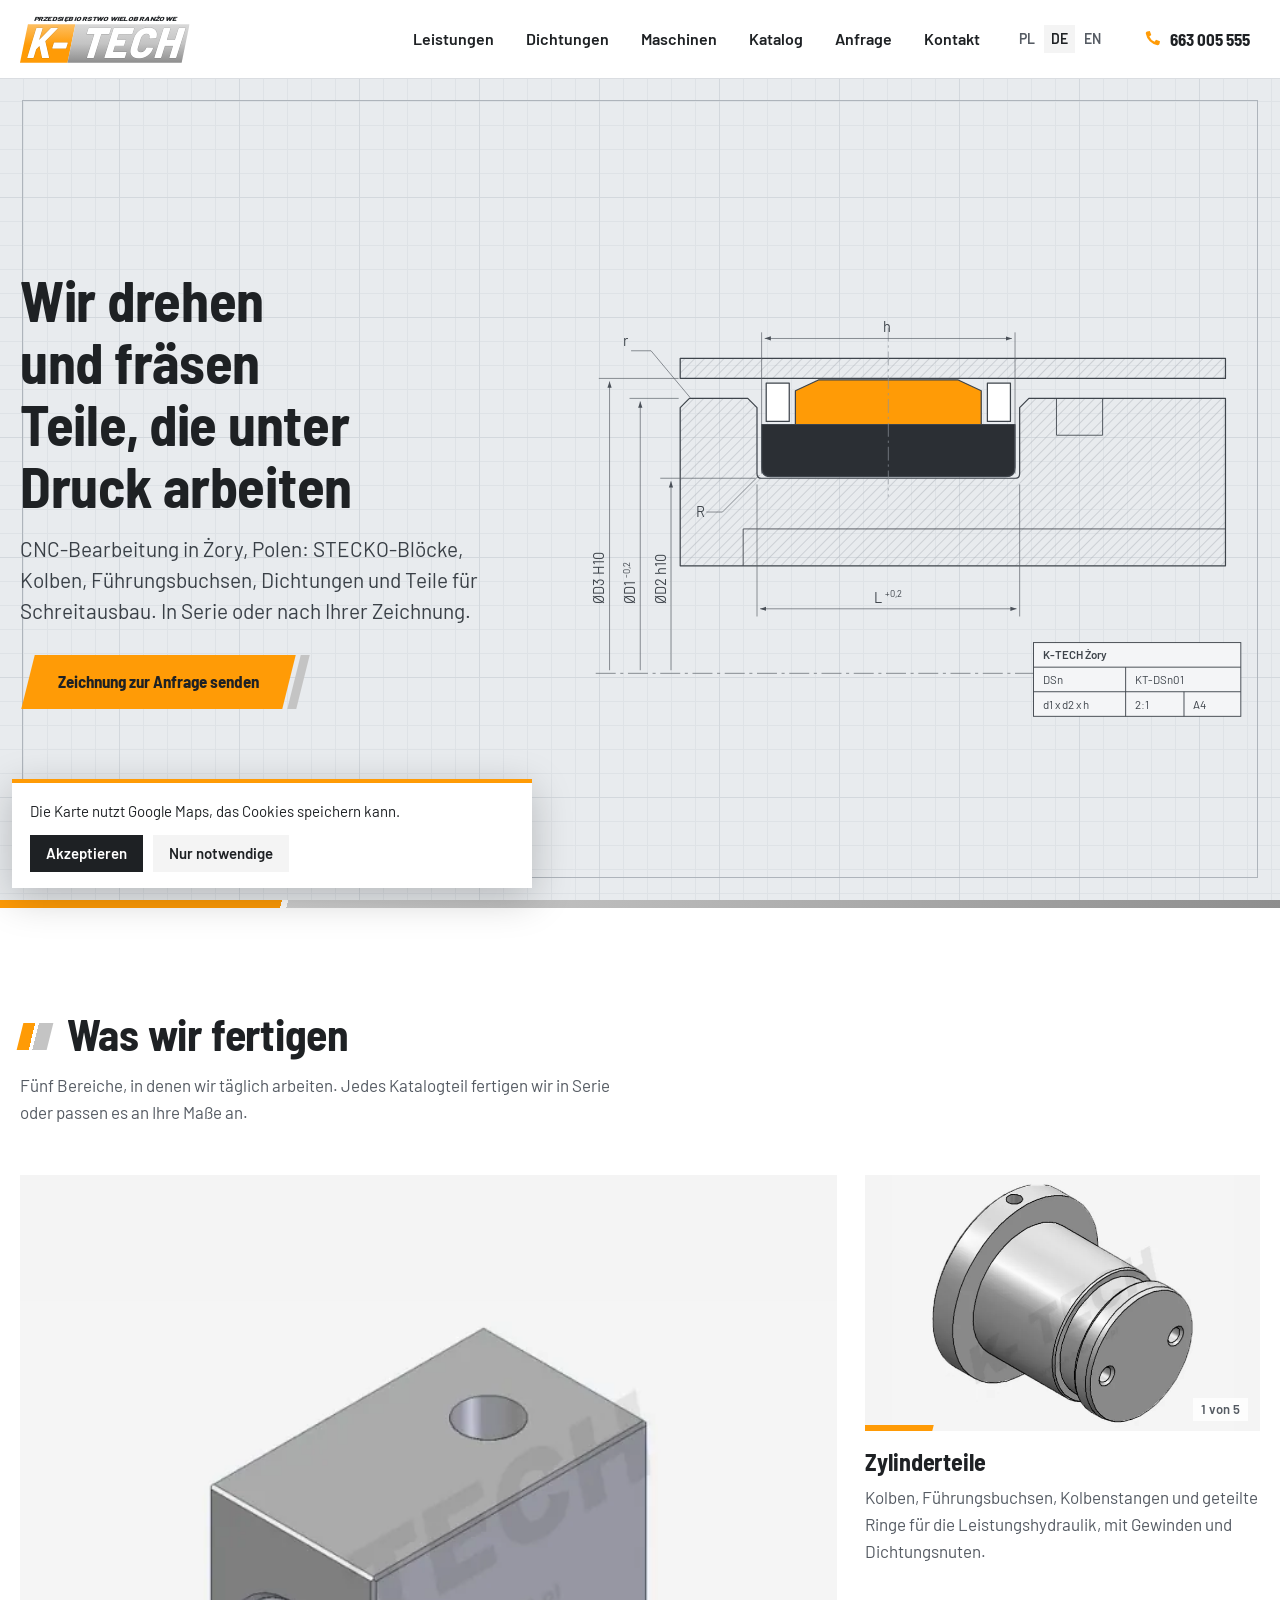
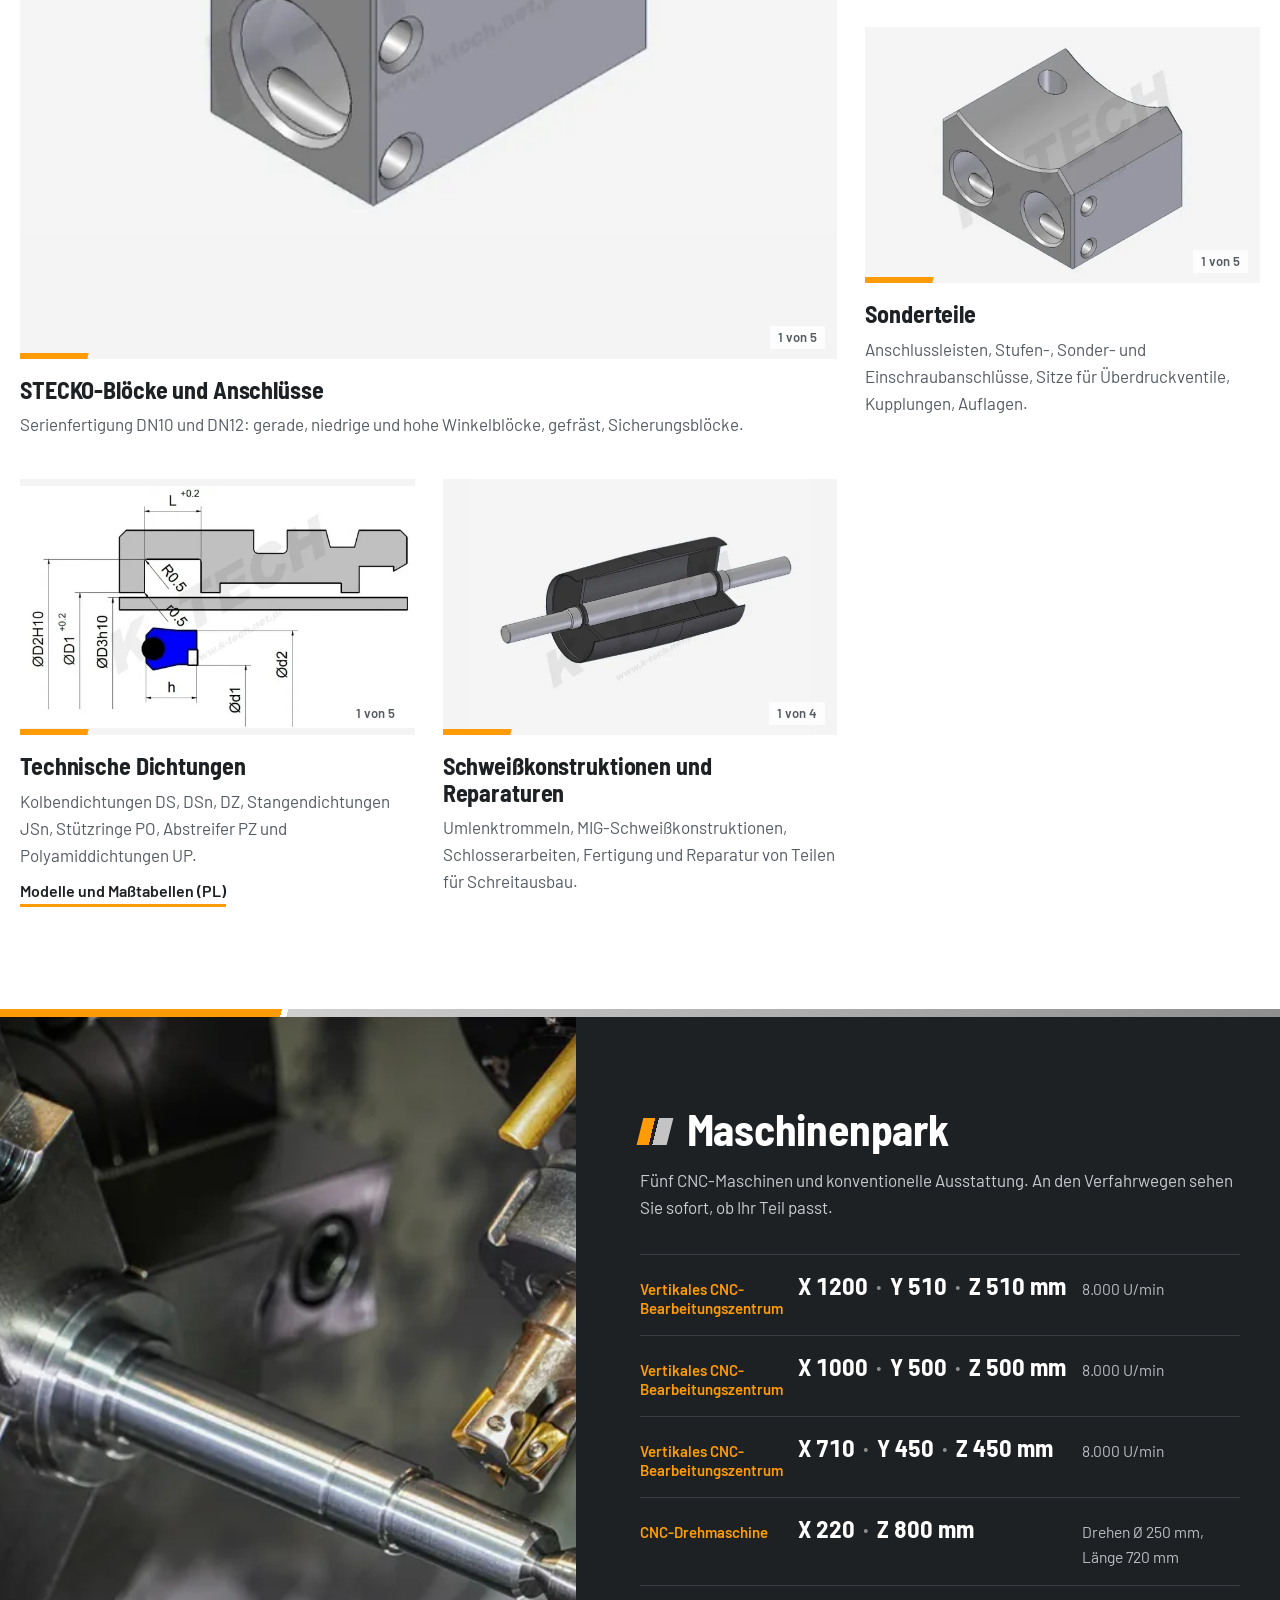
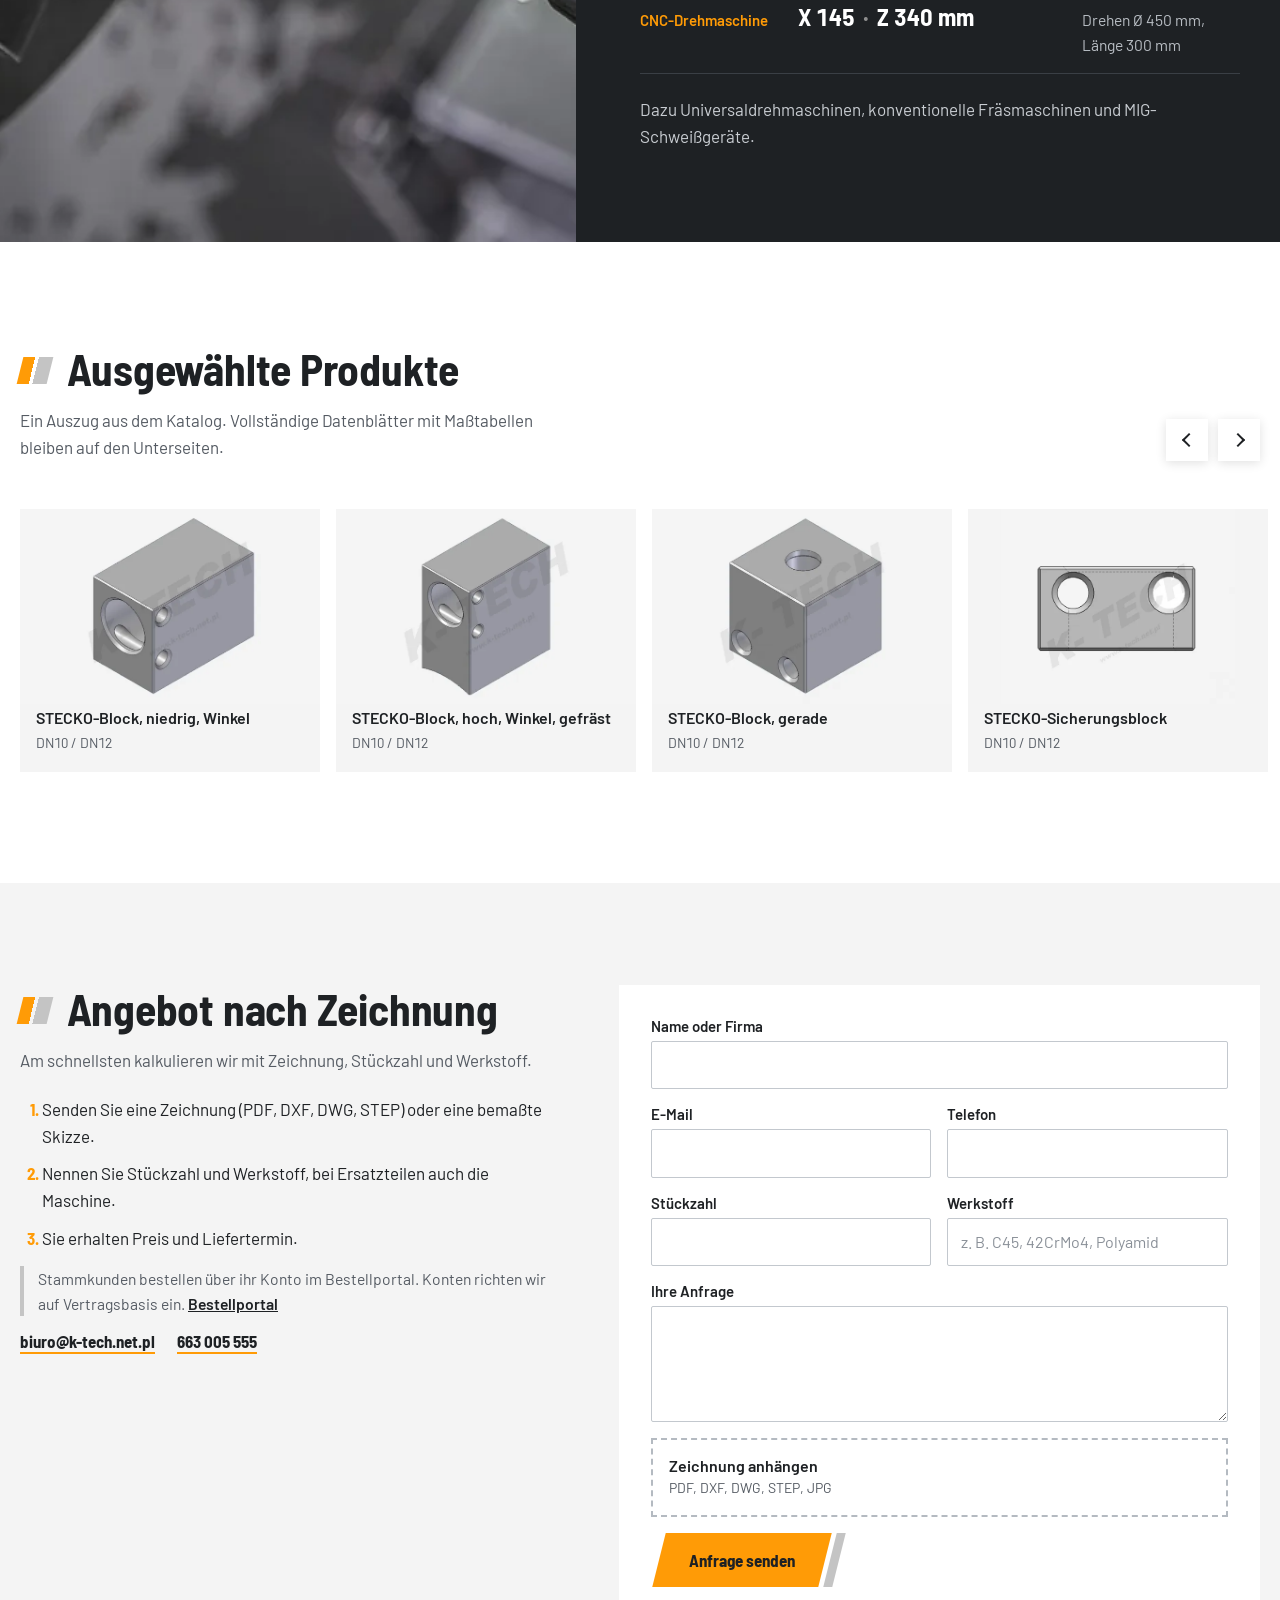
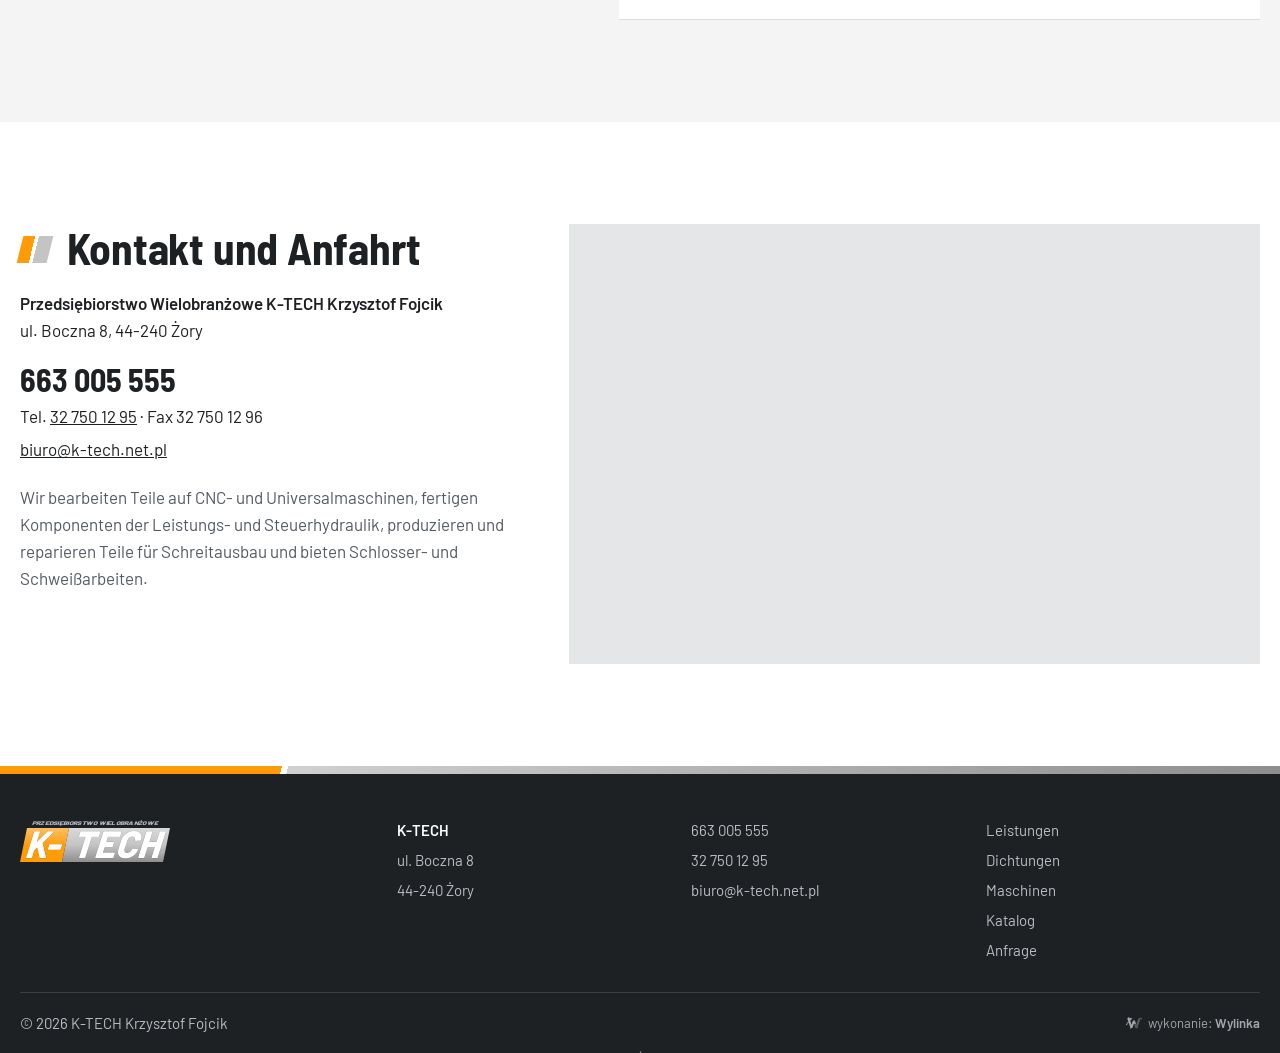
==== commit 7e645b92: "Hero jako rysunek techniczny, pochylone logo, dzial Uszczelnienia techniczne z karta DSn" ====
--- a/de/index.html
+++ b/de/index.html
@@ -6,12 +6,11 @@
 <meta name="robots" content="noindex,nofollow">
 <title>K-Tech Żory, Polen - CNC-Bearbeitung, Hydraulikteile, STECKO-Blöcke, Dichtungen</title>
 <meta name="description" content="CNC-Drehen und -Fräsen in Żory (Polen): STECKO-Blöcke und -Anschlüsse, Kolben, Führungsbuchsen, technische Dichtungen, Teile für Schreitausbau, Schweißkonstruktionen. Angebot nach Zeichnung.">
-<meta name="theme-color" content="#1E2124">
+<meta name="theme-color" content="#FFFFFF">
 <link rel="alternate" hreflang="pl" href="https://disaster26.github.io/ktech-koncepcja/">
 <link rel="alternate" hreflang="de" href="https://disaster26.github.io/ktech-koncepcja/de/">
 <link rel="alternate" hreflang="en" href="https://disaster26.github.io/ktech-koncepcja/en/">
 <link rel="preload" href="../fonts/barlow-semi-condensed-latin-700-normal.woff2" as="font" type="font/woff2" crossorigin>
-<link rel="preload" href="../img/hero-1600.webp" as="image" imagesrcset="../img/hero-900.webp 900w, ../img/hero-1600.webp 1600w, ../img/hero-2400.webp 2400w" imagesizes="100vw">
 <link rel="stylesheet" href="../style.css">
 <link rel="icon" href="../img/favicon.svg" type="image/svg+xml">
 <style>
@@ -35,11 +34,11 @@
     <linearGradient id="g-or" x1="0" y1="0" x2="0" y2="1"><stop offset="0" stop-color="#FDBF63"/><stop offset=".55" stop-color="#FF9B06"/></linearGradient>
     <linearGradient id="g-st" x1="0" y1="0" x2="0" y2="1"><stop offset="0" stop-color="#D9D9D9"/><stop offset=".5" stop-color="#C4C4C4"/><stop offset="1" stop-color="#8E8E8E"/></linearGradient>
     <symbol id="logo" viewBox="0 0 300 92">
-      <text x="150" y="13" text-anchor="middle" class="lg-top">PRZEDSIĘBIORSTWO WIELOBRANŻOWE</text>
-      <polygon points="12,20 96,20 84,88 0,88" fill="url(#g-or)"/>
-      <polygon points="96,20 300,20 288,88 84,88" fill="url(#g-st)"/>
-      <text x="8" y="80" class="lg-txt">K-</text>
-      <text x="102" y="80" class="lg-txt" textLength="178" lengthAdjust="spacingAndGlyphs">TECH</text>
+      <text x="150" y="14" text-anchor="middle" class="lg-top" transform="translate(2.5 0) skewX(-10)" textLength="252" lengthAdjust="spacingAndGlyphs">PRZEDSIĘBIORSTWO WIELOBRANŻOWE</text>
+      <polygon points="14,20 98,20 84,88 0,88" fill="url(#g-or)"/>
+      <polygon points="98,20 300,20 286,88 84,88" fill="url(#g-st)"/>
+      <g transform="translate(15.6 0) skewX(-11)"><text x="10" y="80" class="lg-txt" textLength="68" lengthAdjust="spacingAndGlyphs">K-</text>
+      <text x="104" y="80" class="lg-txt" textLength="176" lengthAdjust="spacingAndGlyphs">TECH</text></g>
     </symbol>
     <symbol id="tel" viewBox="0 0 20 20"><path d="M5.2 2.5 7.8 2l1.5 4-2 1.4a10 10 0 0 0 5.3 5.3l1.4-2 4 1.5-.5 2.6c-.2.9-1 1.5-1.9 1.4A14.5 14.5 0 0 1 3.8 4.4c-.1-.9.5-1.7 1.4-1.9Z" fill="currentColor"/></symbol>
   </defs>
@@ -50,6 +49,7 @@
     <a class="logo" href="#start" aria-label="K-Tech - Startseite"><svg viewBox="0 0 300 92" role="img"><title>K-TECH Mehrbranchenunternehmen</title><use href="#logo"/></svg></a>
     <nav class="nav" aria-label="Menu">
       <a href="#oferta">Leistungen</a>
+      <a href="../uszczelnienia/">Dichtungen</a>
       <a href="#maszyny">Maschinen</a>
       <a href="#wyroby">Katalog</a>
       <a href="#wycena">Anfrage</a>
@@ -62,6 +62,7 @@
   <div class="menu-mob" id="menu-mob" hidden>
     <nav aria-label="Menu">
       <a href="#oferta">Leistungen</a>
+      <a href="../uszczelnienia/">Dichtungen</a>
       <a href="#maszyny">Maschinen</a>
       <a href="#wyroby">Katalog</a>
       <a href="#wycena">Anfrage</a>
@@ -77,7 +78,62 @@
 <main id="tresc">
 
 <section class="hero" id="start">
-  <img class="hero-img" src="../img/hero-1600.webp" srcset="../img/hero-900.webp 900w, ../img/hero-1600.webp 1600w, ../img/hero-2400.webp 2400w" sizes="100vw" alt="Vertikales CNC-Bearbeitungszentrum beim Fräsen mit Kühlschmierstoff" width="2400" height="1602" fetchpriority="high">
+  <svg class="hero-rys" viewBox="0 0 900 640" preserveAspectRatio="xMidYMid meet" aria-hidden="true" focusable="false">
+  <defs>
+    <pattern id="kres" width="9" height="9" patternUnits="userSpaceOnUse" patternTransform="rotate(45)"><line x1="0" y1="0" x2="0" y2="9" stroke="#9EA5AD" stroke-width="1"/></pattern>
+    <marker id="gr" viewBox="0 0 10 10" refX="10" refY="5" markerWidth="9" markerHeight="9" orient="auto-start-reverse"><path d="M0 1.6 10 5 0 8.4Z" fill="#4A5058"/></marker>
+  </defs>
+  <g fill="none" stroke="#3E444B" stroke-width="1.6" stroke-linejoin="round">
+    <!-- tuleja cylindra -->
+    <rect x="150" y="150" width="710" height="26" fill="url(#kres)"/>
+    <!-- tłok w przekroju z rowkiem -->
+    <path d="M150 214 162 202H238L250 214V300Q250 306 256 306H586Q592 306 592 300V214L604 202H860V420H150Z" fill="url(#kres)"/>
+    <path d="M232 420V372H860" stroke-width="1.1"/>
+    <path d="M640 202V250H700V202" stroke-width="1.1"/>
+    <!-- uszczelka DSn w rowku -->
+    <path d="M262 182H292V232H262Z" fill="#fff"/>
+    <path d="M550 182H580V232H550Z" fill="#fff"/>
+    <path d="M300 236 300 192 330 178H512L542 192V236Z" fill="#FF9B06" stroke="#3E444B"/>
+    <path d="M256 236H586V292Q586 304 574 304H268Q256 304 256 292Z" fill="#2B2F34"/>
+  </g>
+  <!-- osie i linie wymiarowe -->
+  <g fill="none" stroke="#5B6168" stroke-width=".9">
+    <path d="M40 560H880" stroke-dasharray="26 6 4 6"/>
+    <path d="M421 110V330" stroke-dasharray="18 5 3 5" stroke="#8C939B"/>
+    <!-- pomocnicze -->
+    <path d="M44 176H148M84 202H148M124 306H248M256 116V300M586 116V300M250 314V486M592 314V486"/>
+    <!-- wymiary -->
+    <path d="M58 556V180" marker-end="url(#gr)"/>
+    <path d="M98 556V206" marker-end="url(#gr)"/>
+    <path d="M138 556V310" marker-end="url(#gr)"/>
+    <path d="M260 124H582" marker-start="url(#gr)" marker-end="url(#gr)"/>
+    <path d="M254 476H588" marker-start="url(#gr)" marker-end="url(#gr)"/>
+    <path d="M163 201 112 140H86"/>
+    <path d="M253 302 205 350H184"/>
+  </g>
+  <g fill="#3E444B" font-family="Barlow,sans-serif" font-size="19">
+    <text transform="translate(51 470) rotate(-90)">ØD3 H10</text>
+    <text transform="translate(91 470) rotate(-90)">ØD1 <tspan font-size="12" dy="-7">-0,2</tspan></text>
+    <text transform="translate(131 470) rotate(-90)">ØD2 h10</text>
+    <text x="414" y="116">h</text>
+    <text x="402" y="468">L <tspan font-size="12" dy="-7">+0,2</tspan></text>
+    <text x="76" y="134">r</text>
+    <text x="170" y="356">R</text>
+  </g>
+  <!-- tabliczka rysunkowa -->
+  <g fill="none" stroke="#3E444B" stroke-width="1.2">
+    <rect x="610" y="520" width="270" height="96" fill="#F4F5F7"/>
+    <path d="M610 552H880M610 584H880M730 552V616M806 584V616"/>
+  </g>
+  <g fill="#3E444B" font-family="Barlow,sans-serif" font-size="15">
+    <text x="622" y="542" font-weight="600">K-TECH Żory</text>
+    <text x="622" y="574">DSn</text>
+    <text x="742" y="574">KT-DSn01</text>
+    <text x="622" y="606">d1 x d2 x h</text>
+    <text x="742" y="606">2:1</text>
+    <text x="818" y="606">A4</text>
+  </g>
+</svg>
   <div class="hero-in">
     <h1>Wir drehen und fräsen Teile, die unter Druck arbeiten</h1>
     <p class="lead">CNC-Bearbeitung in Żory, Polen: STECKO-Blöcke, Kolben, Führungsbuchsen, Dichtungen und Teile für Schreitausbau. In Serie oder nach Ihrer Zeichnung.</p>
@@ -128,6 +184,7 @@
   </div>
   <h3>Technische Dichtungen</h3>
   <p>Kolbendichtungen DS, DSn, DZ, Stangendichtungen JSn, Stützringe PO, Abstreifer PZ und Polyamiddichtungen UP.</p>
+  <a class="karta-link" href="../uszczelnienia/">Modelle und Maßtabellen (PL)</a>
 </article>
 <article class="karta">
   <div class="sw" data-of="von">
@@ -250,6 +307,7 @@
     </div>
     <nav class="st-kol" aria-label="Menu">
       <a href="#oferta">Leistungen</a>
+      <a href="../uszczelnienia/">Dichtungen</a>
       <a href="#maszyny">Maschinen</a>
       <a href="#wyroby">Katalog</a>
       <a href="#wycena">Anfrage</a>
--- a/style.css
+++ b/style.css
@@ -25,7 +25,7 @@
 :focus-visible{outline:3px solid var(--or);outline-offset:2px}
 
 /* logo */
-.lg-top{font:600 9.6px/1 Barlow,sans-serif;letter-spacing:.06em;fill:currentColor}
+.lg-top{font:italic 800 10.4px/1 Barlow,sans-serif;fill:currentColor}
 .lg-txt{font:italic 800 76px/1 Barlow,sans-serif;fill:#fff;stroke:rgba(0,0,0,.28);stroke-width:1;paint-order:stroke}
 
 /* przycisk = blok "K-" z logo */
@@ -69,13 +69,16 @@
 .menu-mob-dol .jezyki{display:flex}
 .menu-mob-tel{font:700 19px/1 "Barlow SC",sans-serif;text-decoration:none;color:var(--gr);padding:10px 0}
 
-/* hero */
-.hero{position:relative;min-height:calc(100svh - var(--hh));display:flex;flex-direction:column;justify-content:flex-end;color:#fff;background:var(--gr);overflow:hidden}
-.hero-img{position:absolute;inset:0;width:100%;height:100%;object-fit:cover;object-position:44% 50%}
-.hero::before{content:"";position:absolute;inset:0;z-index:1;background:linear-gradient(to top,rgba(18,20,23,.92) 0%,rgba(18,20,23,.72) 38%,rgba(18,20,23,.15) 66%,rgba(18,20,23,0) 80%)}
+/* hero - arkusz rysunku technicznego */
+.hero{position:relative;min-height:calc(100svh - var(--hh));display:flex;flex-direction:column;justify-content:flex-end;color:var(--gr);overflow:hidden;
+  background-color:#E8EBEE;
+  background-image:linear-gradient(#D3D8DD 1px,transparent 1px),linear-gradient(90deg,#D3D8DD 1px,transparent 1px),linear-gradient(#DEE2E6 1px,transparent 1px),linear-gradient(90deg,#DEE2E6 1px,transparent 1px);
+  background-size:120px 120px,120px 120px,24px 24px,24px 24px;background-position:-1px -1px}
+.hero::after{content:"";position:absolute;inset:14px;border:1.5px solid #AEB4BB;pointer-events:none}
+.hero-rys{position:absolute;left:50%;top:22px;width:min(104vw,620px,calc((100svh - var(--hh) - 380px)*1.4));min-width:300px;height:auto;transform:translateX(-50%)}
 .hero-in{position:relative;z-index:2;width:min(1240px,100% - 40px);margin-inline:auto;padding:120px 0 40px}
 .hero h1{font-size:clamp(2rem,8.6vw,4.6rem);max-width:15ch;text-wrap:balance}
-.lead{margin-top:16px;font-size:clamp(1.02rem,1.2vw + .8rem,1.3rem);line-height:1.5;max-width:40ch;color:#E9EBEE}
+.lead{margin-top:16px;font-size:clamp(1.02rem,1.2vw + .8rem,1.3rem);line-height:1.5;max-width:40ch;color:#3A4047}
 .hero .btn{margin-top:28px}
 
 /* sekcje */
@@ -86,6 +89,8 @@
 .glowa p{margin-top:14px;color:var(--mut);font-size:1.06rem;max-width:60ch}
 
 /* karty oferty */
+.karta-link{display:inline-block;margin-top:12px;font:600 16px/1.3 Barlow,sans-serif;color:var(--gr);text-decoration:none;border-bottom:3px solid var(--or);padding-bottom:2px}
+.karta-link:hover{border-color:var(--gr)}
 .karty{display:grid;grid-template-columns:minmax(0,1fr);gap:40px 28px}
 .karta{min-width:0}
 .karta h3{font-size:1.5rem;margin-top:18px}
@@ -211,9 +216,9 @@
   .nav,.jezyki{display:flex}
   .top-tel{margin-left:6px}
   .burger,.menu-mob{display:none!important}
-  .hero::before{background:linear-gradient(90deg,#121417 0%,#121417 calc(18% + 2px),rgba(18,20,23,.86) 30%,rgba(18,20,23,.55) 46%,rgba(18,20,23,.08) 64%,rgba(18,20,23,0) 74%)}
-  .hero{justify-content:center;background:#121417}
-  .hero-img{left:auto;right:0;width:82%;object-position:50% 50%}
+  .hero{justify-content:center}
+  .hero-rys{left:auto;right:max(24px,(100% - 1240px)/2 - 20px);top:50%;width:min(54vw,860px);min-width:0;transform:translateY(-50%)}
+  .hero::after{inset:22px}
   .hero-in{padding:60px 0}
   .hero h1{font-size:clamp(3rem,4.4vw,4.8rem)}
   .karty{grid-template-columns:repeat(3,minmax(0,1fr))}
@@ -244,3 +249,99 @@
   .hero .btn{margin-top:24px}
 }
 @media (prefers-reduced-motion:reduce){html{scroll-behavior:auto}*{transition:none!important}}
+
+/* ---------- podstrony: uszczelnienia ---------- */
+.podstrona .sekcja{padding:clamp(36px,6vw,80px) 0}
+.pod-glowa{padding-top:clamp(20px,3vw,36px)!important;border-bottom:1px solid var(--linia)}
+.okruchy{display:flex;flex-wrap:wrap;gap:6px;font-size:14px;color:var(--mut);margin-bottom:clamp(18px,3vw,34px)}
+.okruchy a{color:var(--mut);text-decoration:none}
+.okruchy a:hover{color:var(--gr);text-decoration:underline}
+.okruchy span[aria-current]{color:var(--gr);font-weight:600}
+.pod-wstep{display:grid;grid-template-columns:minmax(0,1fr);gap:28px;align-items:center}
+.pod-wstep h1{font-size:clamp(2.1rem,5vw,3.6rem)}
+.pod-wstep p{margin-top:14px;color:var(--mut);font-size:1.08rem;max-width:58ch}
+.pod-kontakt{display:flex;flex-wrap:wrap;gap:6px 22px;font:700 1.15rem/1.3 "Barlow SC",sans-serif!important}
+.pod-kontakt a{color:var(--gr);text-decoration:none;border-bottom:2px solid var(--or)}
+.pod-profil{margin:0}
+.pod-profil img,.kar-foto img{width:100%;background:#fff}
+.pod-profil figcaption,.kar-foto figcaption{margin-top:8px;font-size:14px;color:var(--mut)}
+.mod-grupa+.mod-grupa{margin-top:clamp(36px,5vw,60px)}
+.mod-grupa h2{font-size:clamp(1.5rem,2.6vw,2rem);padding-bottom:12px;border-bottom:3px solid var(--gr)}
+.mod-lista{list-style:none;margin:0;padding:0;display:grid;grid-template-columns:minmax(0,1fr)}
+.mod>a,.mod>div{display:grid;grid-template-columns:120px minmax(0,1fr);gap:16px;align-items:center;padding:14px 0;border-bottom:1px solid var(--linia);text-decoration:none;color:inherit}
+.mod img{width:100%;aspect-ratio:638/390;object-fit:contain;background:#fff}
+.mod-txt{display:flex;flex-direction:column;gap:2px;min-width:0}
+.mod-txt b{font:700 1.6rem/1.1 "Barlow SC",sans-serif}
+.mod-txt span{color:var(--mut);font-size:.98rem}
+.mod-txt em{font-style:normal;font-weight:600;margin-top:6px;align-self:flex-start;border-bottom:3px solid var(--or)}
+.mod-txt .mod-wkrotce{border:0;color:#8A9098;font-weight:400;font-size:.92rem}
+.mod-gotowy a:hover b{color:#C77400}
+.mod-gotowy a:hover em{border-color:var(--gr)}
+.mod-nota{margin-top:32px;font-size:15px;color:var(--mut);border-left:4px solid var(--st);padding-left:14px;max-width:70ch}
+
+.kar-gora{display:grid;grid-template-columns:minmax(0,1fr);gap:24px;align-items:center}
+.kar-foto{margin:0}
+.kar-typ{font:600 16px/1.2 Barlow,sans-serif;color:#C77400}
+.kar-opis h1{font-size:clamp(3rem,7vw,5rem);line-height:1;margin-top:4px}
+.kar-opis>p:not(.kar-typ){margin-top:14px;color:var(--mut);font-size:1.06rem;max-width:58ch}
+.kar-opis .kar-zam{color:var(--tx)!important}
+.kar-akcje{display:flex;flex-wrap:wrap;align-items:center;gap:16px 34px;margin-top:24px}
+.kar-do-tab{font-weight:600;color:var(--gr);text-decoration:none;border-bottom:3px solid var(--or)}
+.kar-siatka{display:grid;grid-template-columns:minmax(0,1fr);gap:36px}
+.kar-siatka h2,.tab-glowa h2{font-size:clamp(1.6rem,2.8vw,2.3rem)}
+.kar-param{margin:16px 0 0;border-top:1px solid #CDD2D7}
+.kar-param div{display:grid;grid-template-columns:minmax(0,1fr);gap:2px;padding:12px 0;border-bottom:1px solid #CDD2D7}
+.kar-param dt{font-weight:600;font-size:15px;color:var(--mut)}
+.kar-param dd{margin:0;font-size:1.06rem}
+.kar-rys{margin:0;background:#fff}
+.kar-rys img{width:100%}
+.kar-tol{margin-top:14px;font:600 1.08rem/1.4 Barlow,sans-serif}
+.kar-uwaga{margin-top:12px;color:var(--mut);max-width:56ch}
+
+.tab-glowa{display:flex;flex-wrap:wrap;align-items:flex-end;justify-content:space-between;gap:16px 32px;margin-bottom:18px}
+.filtr{display:grid;gap:6px;min-width:0;width:min(100%,360px)}
+.filtr label{font:600 15px/1.2 Barlow,sans-serif}
+.filtr-pole{display:flex;gap:8px}
+.filtr input{flex:1;min-width:0;font:600 18px/1.3 Barlow,sans-serif;padding:11px 13px;border:1px solid #B4BAC1;border-radius:2px;font-variant-numeric:tabular-nums}
+.filtr input:focus{outline:none;border-color:var(--or);box-shadow:0 0 0 3px rgba(255,155,6,.25)}
+.filtr button{font:600 15px/1 Barlow,sans-serif;padding:0 14px;border:0;background:var(--li);color:var(--gr);cursor:pointer}
+.filtr-info{font-size:14px;color:var(--mut)}
+.tab-ramka{overflow-x:auto;border:1px solid #C3C8CE;background:#fff;-webkit-overflow-scrolling:touch;overscroll-behavior-x:contain}
+.tab-wym{border-collapse:separate;border-spacing:0;width:100%;min-width:760px;font-variant-numeric:tabular-nums;font-size:16px}
+.tab-wym th,.tab-wym td{padding:10px 12px;border-bottom:1px solid #E1E4E8;text-align:right;white-space:nowrap}
+.tab-wym thead th{background:var(--li);font-weight:600;vertical-align:bottom;border-bottom:1px solid #C3C8CE}
+.tab-wym thead th b{display:block;font:700 1.15rem/1.1 "Barlow SC",sans-serif;color:var(--gr)}
+.tab-wym thead th span{display:block;font-size:12px;line-height:1.2;color:var(--mut);font-weight:400;white-space:normal;min-width:62px;margin-top:3px}
+.tab-grupy th{text-align:center!important;font-size:13px;color:var(--mut);padding:7px 12px!important}
+.tab-grupy th.zab,.tab-wym th.zab b{color:#1F5FAF}
+.tab-wym td.zab{color:#1F5FAF}
+.tab-wym thead th.zab{border-left:0}
+.tab-wym td:nth-child(5),.tab-wym thead tr+tr th:nth-child(4){border-left:2px solid #C3C8CE}
+.tab-grupy th:nth-child(3){border-left:2px solid #C3C8CE}
+.tab-wym tbody th{position:sticky;left:0;z-index:1;background:#fff;text-align:left;font-weight:600;box-shadow:1px 0 0 #C3C8CE}
+.tab-wym .tab-ozn{position:sticky;left:0;z-index:2;text-align:left;box-shadow:1px 0 0 #C3C8CE}
+.tab-wym tbody tr:hover th,.tab-wym tbody tr:hover td{background:#FFF4E0}
+.tab-wym tbody tr:last-child th,.tab-wym tbody tr:last-child td{border-bottom:0}
+.filtr-brak{margin-top:14px;border-left:4px solid var(--or);padding:10px 14px;background:var(--li)}
+.filtr-brak a{font-weight:600;color:var(--gr)}
+.tab-przyp{margin-top:12px;font-size:14px;color:var(--mut)}
+
+@media (min-width:700px){
+  .mod-lista{grid-template-columns:repeat(2,minmax(0,1fr));column-gap:40px}
+  .mod>a,.mod>div{grid-template-columns:180px minmax(0,1fr)}
+  .kar-param div{grid-template-columns:minmax(0,.8fr) minmax(0,1.6fr);gap:16px}
+}
+@media (min-width:1000px){
+  .pod-wstep{grid-template-columns:minmax(0,1.1fr) minmax(0,1fr);gap:56px}
+  .kar-gora{grid-template-columns:minmax(0,1fr) minmax(0,1fr);gap:56px}
+  .kar-gora .kar-opis{order:-1}
+  .kar-siatka{grid-template-columns:minmax(0,1fr) minmax(0,1fr);gap:56px}
+  .mod-lista{grid-template-columns:repeat(3,minmax(0,1fr))}
+  .mod>a,.mod>div{grid-template-columns:minmax(0,1fr);align-items:start;padding:20px 0 22px}
+}
+@media (max-width:420px){
+  .tab-wym{font-size:15px}
+  .tab-wym th,.tab-wym td{padding:9px 10px}
+}
+.tab-hint{font-size:14px;color:var(--mut);margin-bottom:8px}
+@media (min-width:820px){.tab-hint{display:none}}
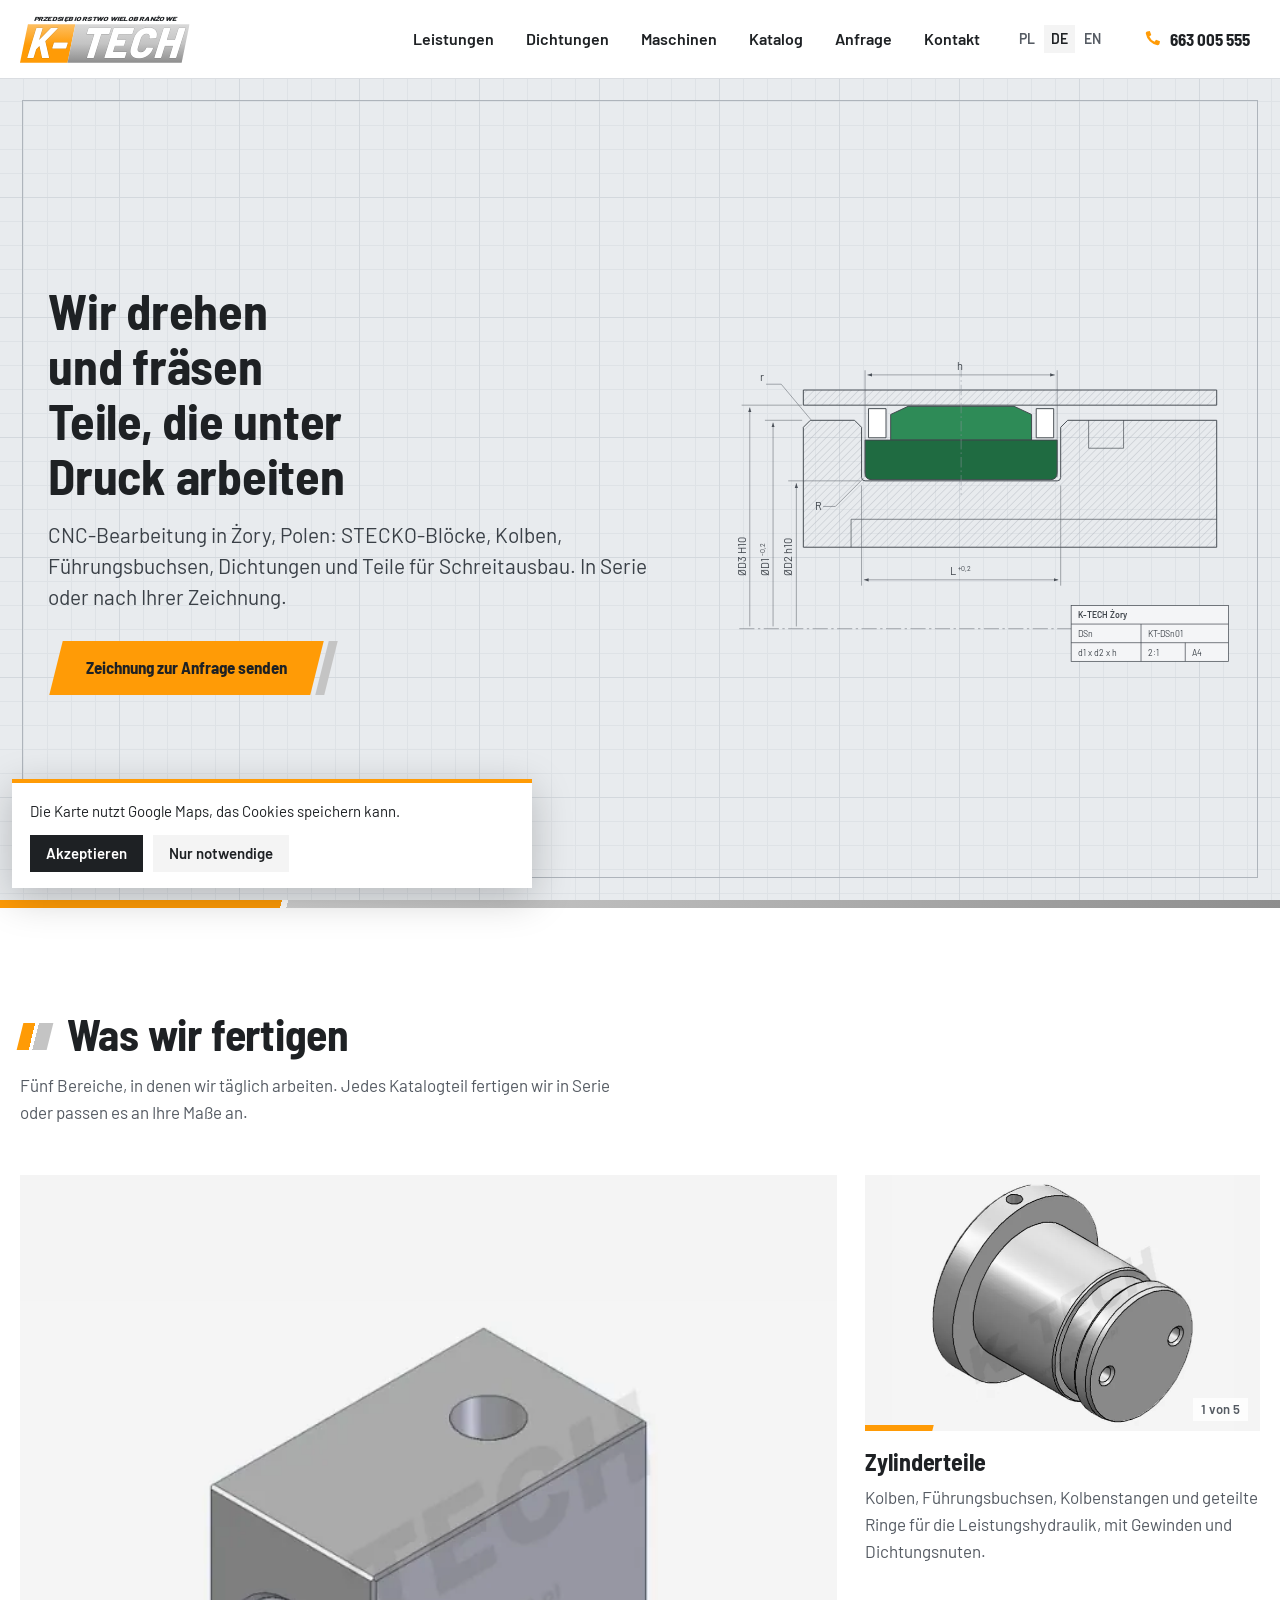
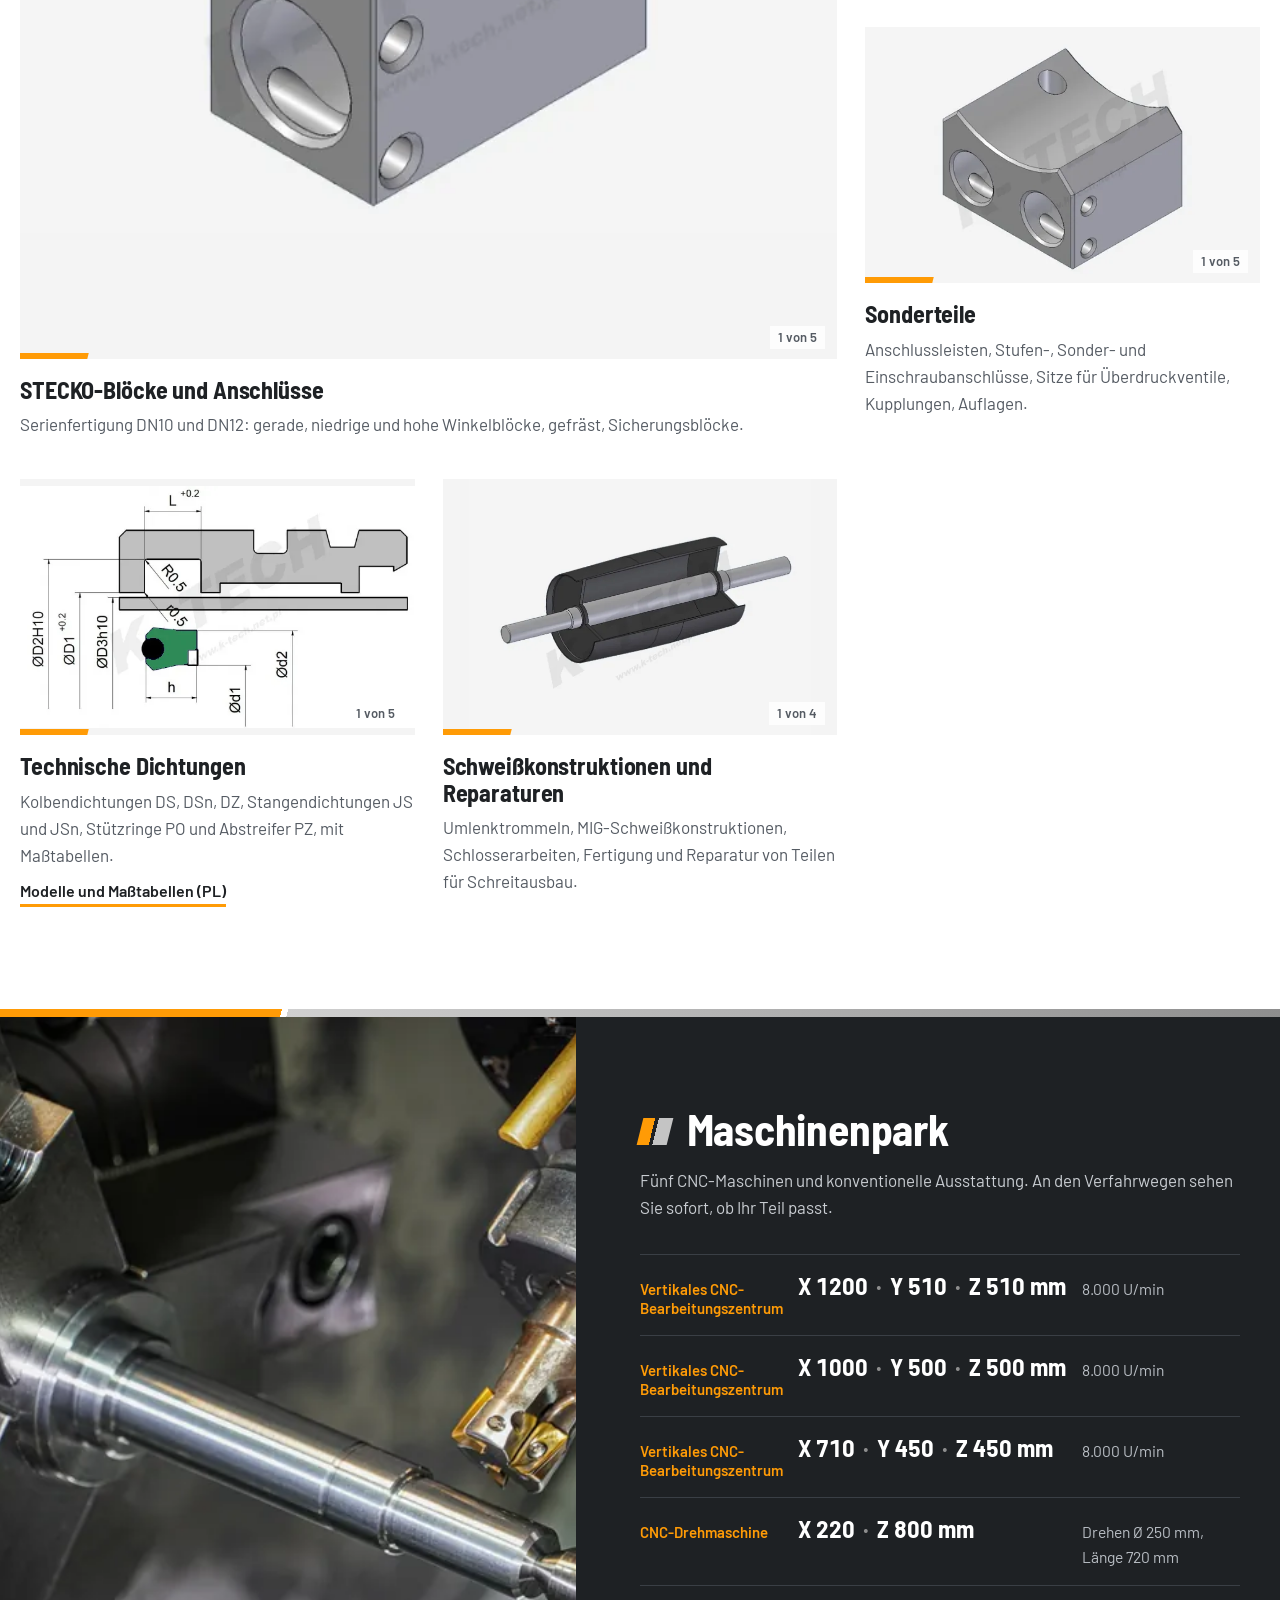
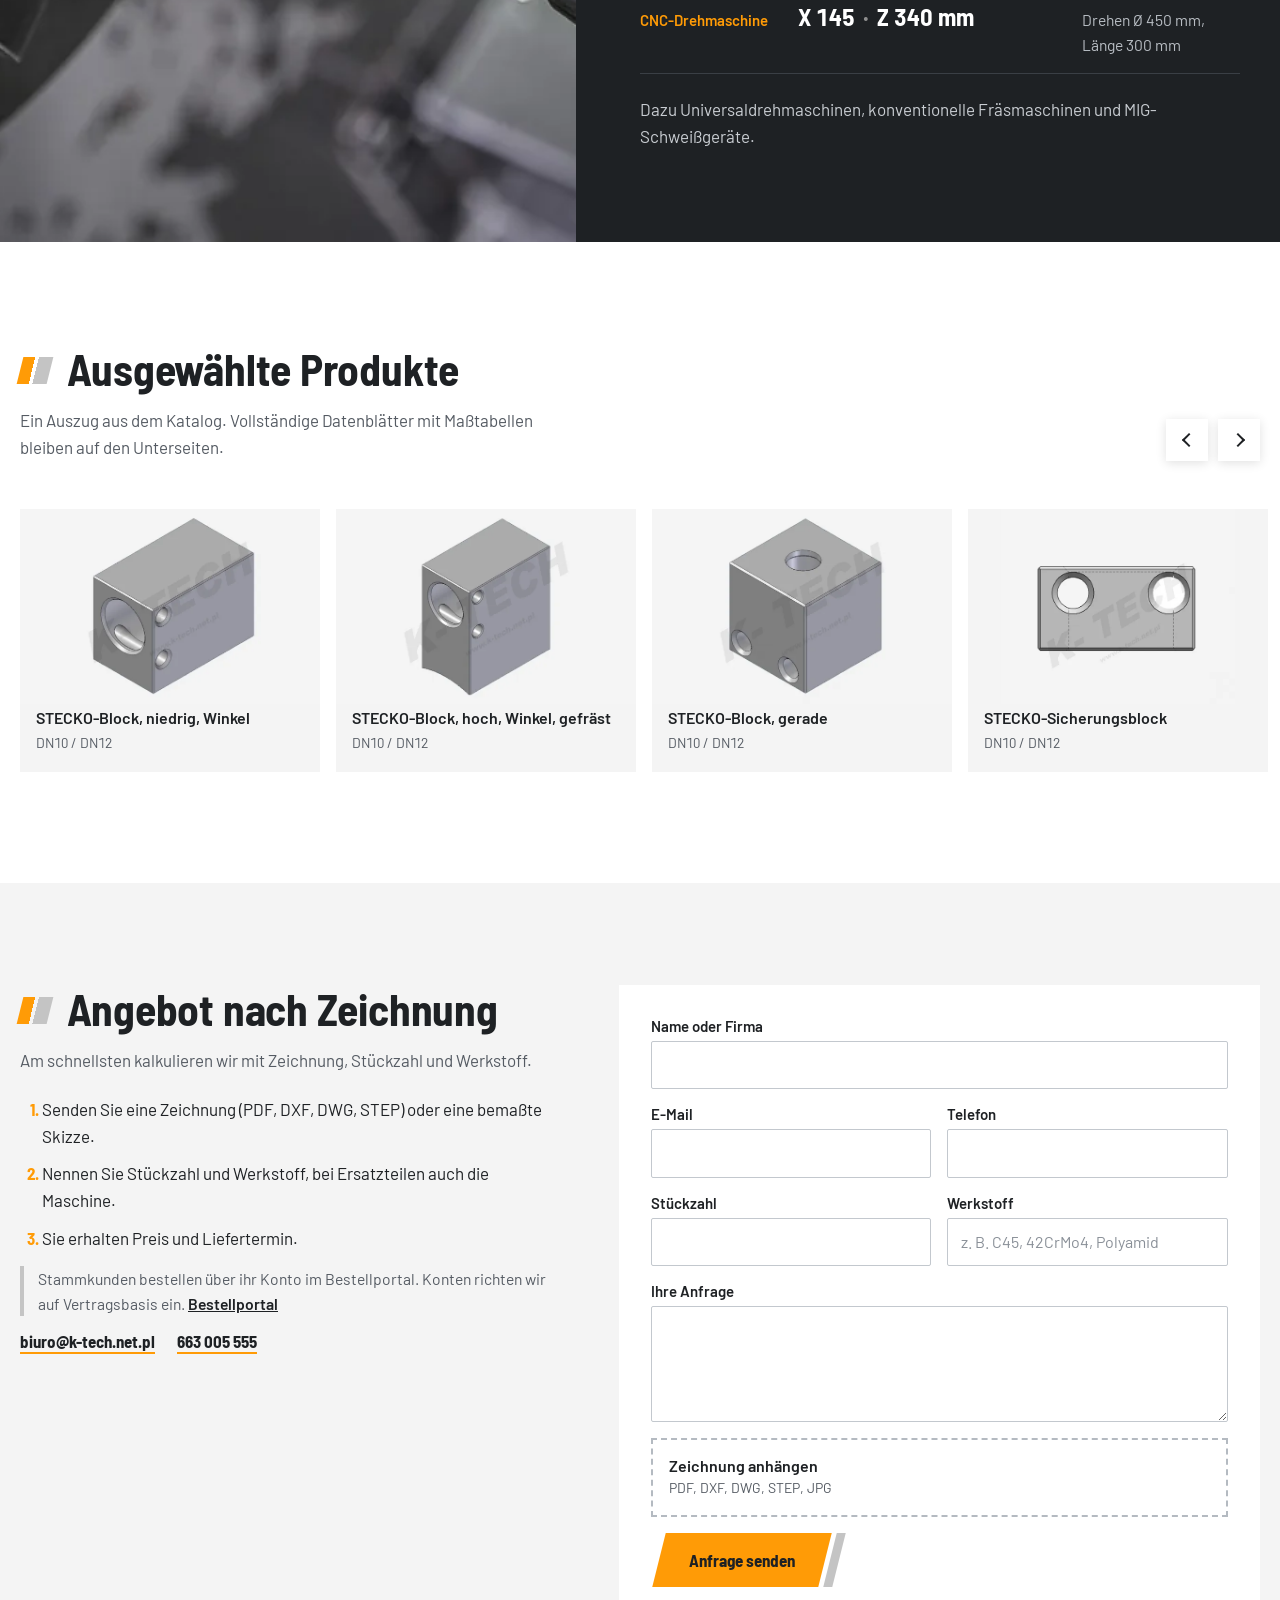
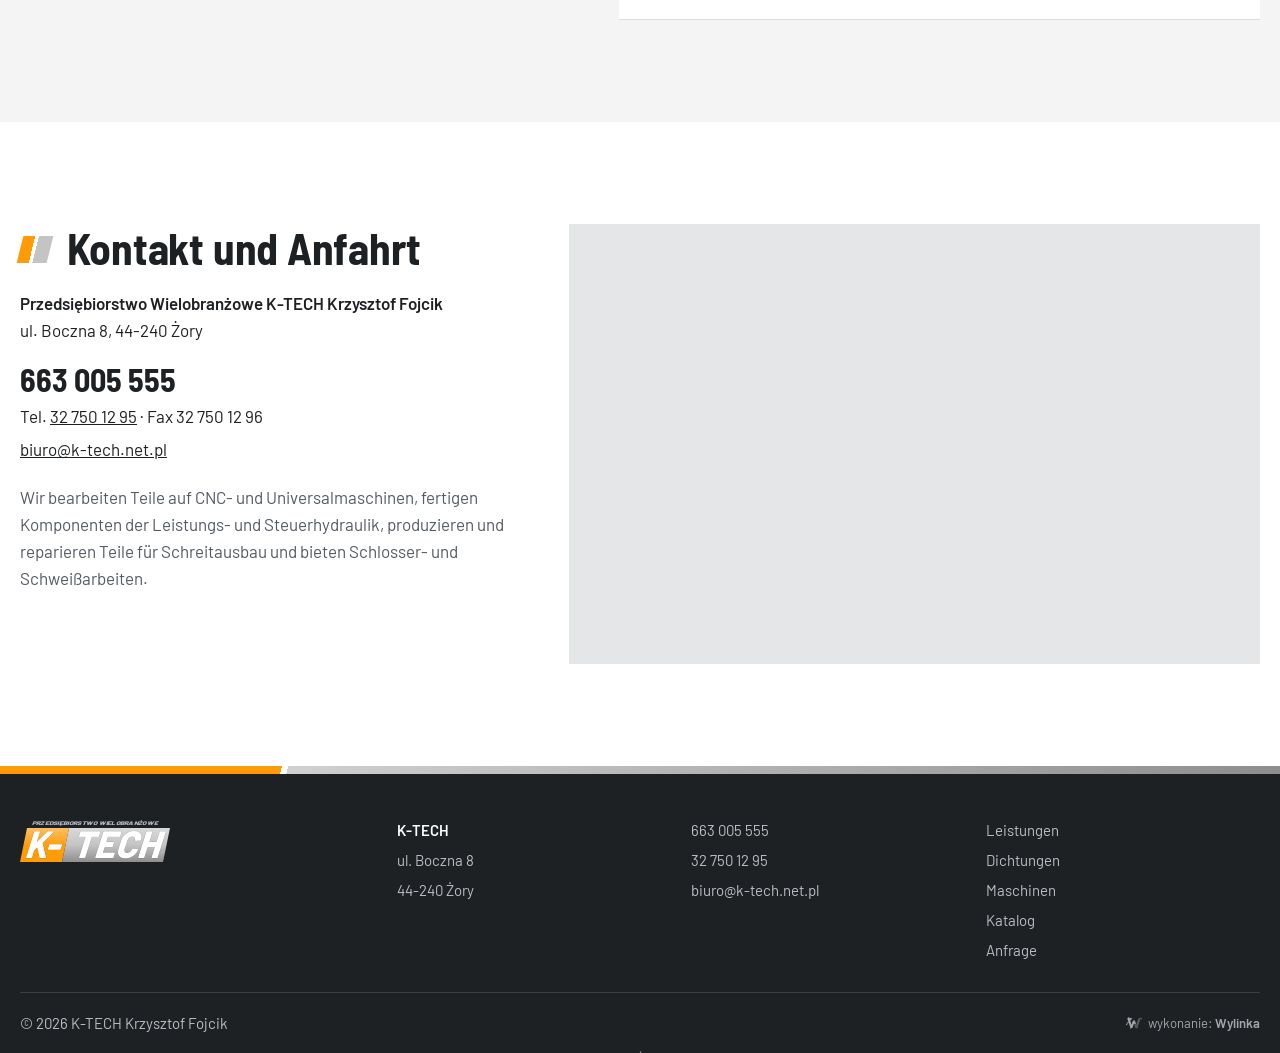
==== commit 7ebea1bc: "Dzial uszczelnien wg spisu K-Tech, karty 7 modeli z tabelami, zielone uszczelki" ====
--- a/de/index.html
+++ b/de/index.html
@@ -93,8 +93,8 @@
     <!-- uszczelka DSn w rowku -->
     <path d="M262 182H292V232H262Z" fill="#fff"/>
     <path d="M550 182H580V232H550Z" fill="#fff"/>
-    <path d="M300 236 300 192 330 178H512L542 192V236Z" fill="#FF9B06" stroke="#3E444B"/>
-    <path d="M256 236H586V292Q586 304 574 304H268Q256 304 256 292Z" fill="#2B2F34"/>
+    <path d="M300 236 300 192 330 178H512L542 192V236Z" fill="#2E8B57" stroke="#3E444B"/>
+    <path d="M256 236H586V292Q586 304 574 304H268Q256 304 256 292Z" fill="#1F6B41"/>
   </g>
   <!-- osie i linie wymiarowe -->
   <g fill="none" stroke="#5B6168" stroke-width=".9">
@@ -183,7 +183,7 @@
     <span class="sw-n">1 von 5</span>
   </div>
   <h3>Technische Dichtungen</h3>
-  <p>Kolbendichtungen DS, DSn, DZ, Stangendichtungen JSn, Stützringe PO, Abstreifer PZ und Polyamiddichtungen UP.</p>
+  <p>Kolbendichtungen DS, DSn, DZ, Stangendichtungen JS und JSn, Stützringe PO und Abstreifer PZ, mit Maßtabellen.</p>
   <a class="karta-link" href="../uszczelnienia/">Modelle und Maßtabellen (PL)</a>
 </article>
 <article class="karta">
--- a/style.css
+++ b/style.css
@@ -75,7 +75,7 @@
   background-image:linear-gradient(#D3D8DD 1px,transparent 1px),linear-gradient(90deg,#D3D8DD 1px,transparent 1px),linear-gradient(#DEE2E6 1px,transparent 1px),linear-gradient(90deg,#DEE2E6 1px,transparent 1px);
   background-size:120px 120px,120px 120px,24px 24px,24px 24px;background-position:-1px -1px}
 .hero::after{content:"";position:absolute;inset:14px;border:1.5px solid #AEB4BB;pointer-events:none}
-.hero-rys{position:absolute;left:50%;top:22px;width:min(104vw,620px,calc((100svh - var(--hh) - 380px)*1.4));min-width:300px;height:auto;transform:translateX(-50%)}
+.hero-rys{position:absolute;left:50%;top:22px;width:min(104vw,620px,calc((100svh - var(--hh) - 400px)*1.4));min-width:0;height:auto;transform:translateX(-50%)}
 .hero-in{position:relative;z-index:2;width:min(1240px,100% - 40px);margin-inline:auto;padding:120px 0 40px}
 .hero h1{font-size:clamp(2rem,8.6vw,4.6rem);max-width:15ch;text-wrap:balance}
 .lead{margin-top:16px;font-size:clamp(1.02rem,1.2vw + .8rem,1.3rem);line-height:1.5;max-width:40ch;color:#3A4047}
@@ -217,10 +217,14 @@
   .top-tel{margin-left:6px}
   .burger,.menu-mob{display:none!important}
   .hero{justify-content:center}
-  .hero-rys{left:auto;right:max(24px,(100% - 1240px)/2 - 20px);top:50%;width:min(54vw,860px);min-width:0;transform:translateY(-50%)}
+  .hero{--m:max(48px,(100vw - 1240px)/2)}
+  .hero .hero-in{width:min(1240px,100% - 96px)}
+  .top-tel{white-space:nowrap}
+  .hero-in>*{max-width:600px}
+  .hero-rys{left:auto;right:calc(var(--m) - 8px);top:50%;width:min(860px,calc(100vw - 2*var(--m) - 660px),calc((100svh - var(--hh) - 90px)*1.406));min-width:0;transform:translateY(-50%)}
   .hero::after{inset:22px}
   .hero-in{padding:60px 0}
-  .hero h1{font-size:clamp(3rem,4.4vw,4.8rem)}
+  .hero h1{font-size:clamp(2.7rem,3.9vw,4.3rem)}
   .karty{grid-template-columns:repeat(3,minmax(0,1fr))}
   .karta-duza{grid-column:span 2;grid-row:span 2}
   .karta-duza .sw-sl{aspect-ratio:auto;height:100%}
@@ -316,7 +320,7 @@
 .tab-grupy th.zab,.tab-wym th.zab b{color:#1F5FAF}
 .tab-wym td.zab{color:#1F5FAF}
 .tab-wym thead th.zab{border-left:0}
-.tab-wym td:nth-child(5),.tab-wym thead tr+tr th:nth-child(4){border-left:2px solid #C3C8CE}
+.u3 td:nth-child(5),.u3 thead tr+tr th:nth-child(4),.u4 td:nth-child(6),.u4 thead tr+tr th:nth-child(5){border-left:2px solid #C3C8CE}
 .tab-grupy th:nth-child(3){border-left:2px solid #C3C8CE}
 .tab-wym tbody th{position:sticky;left:0;z-index:1;background:#fff;text-align:left;font-weight:600;box-shadow:1px 0 0 #C3C8CE}
 .tab-wym .tab-ozn{position:sticky;left:0;z-index:2;text-align:left;box-shadow:1px 0 0 #C3C8CE}
@@ -345,3 +349,16 @@
 }
 .tab-hint{font-size:14px;color:var(--mut);margin-bottom:8px}
 @media (min-width:820px){.tab-hint{display:none}}
+
+.mod-tyt{font-size:clamp(1.5rem,2.6vw,2rem);padding-bottom:12px;border-bottom:3px solid var(--gr)}
+.mod .prof{display:block;width:100%;aspect-ratio:100/56;background:#fff}
+.mod-txt .mod-mat{font-size:.9rem;color:#6B7178}
+.tab-opis{max-width:640px}
+.tab-opis .kar-tol{margin-top:10px}
+.tab-opis .kar-uwaga{margin-top:6px;font-size:.98rem}
+.kar-inne{margin-top:28px;display:flex;flex-wrap:wrap;gap:6px 8px;align-items:center;font-weight:600}
+.kar-inne span{color:var(--mut);font-weight:400;margin-right:4px}
+.kar-inne a{padding:6px 12px;background:var(--li);color:var(--gr);text-decoration:none}
+.kar-inne a:hover{background:#E4E7EA}
+.kar-inne a[aria-current]{background:var(--gr);color:#fff}
+.kar-foto img{border:1px solid var(--linia)}
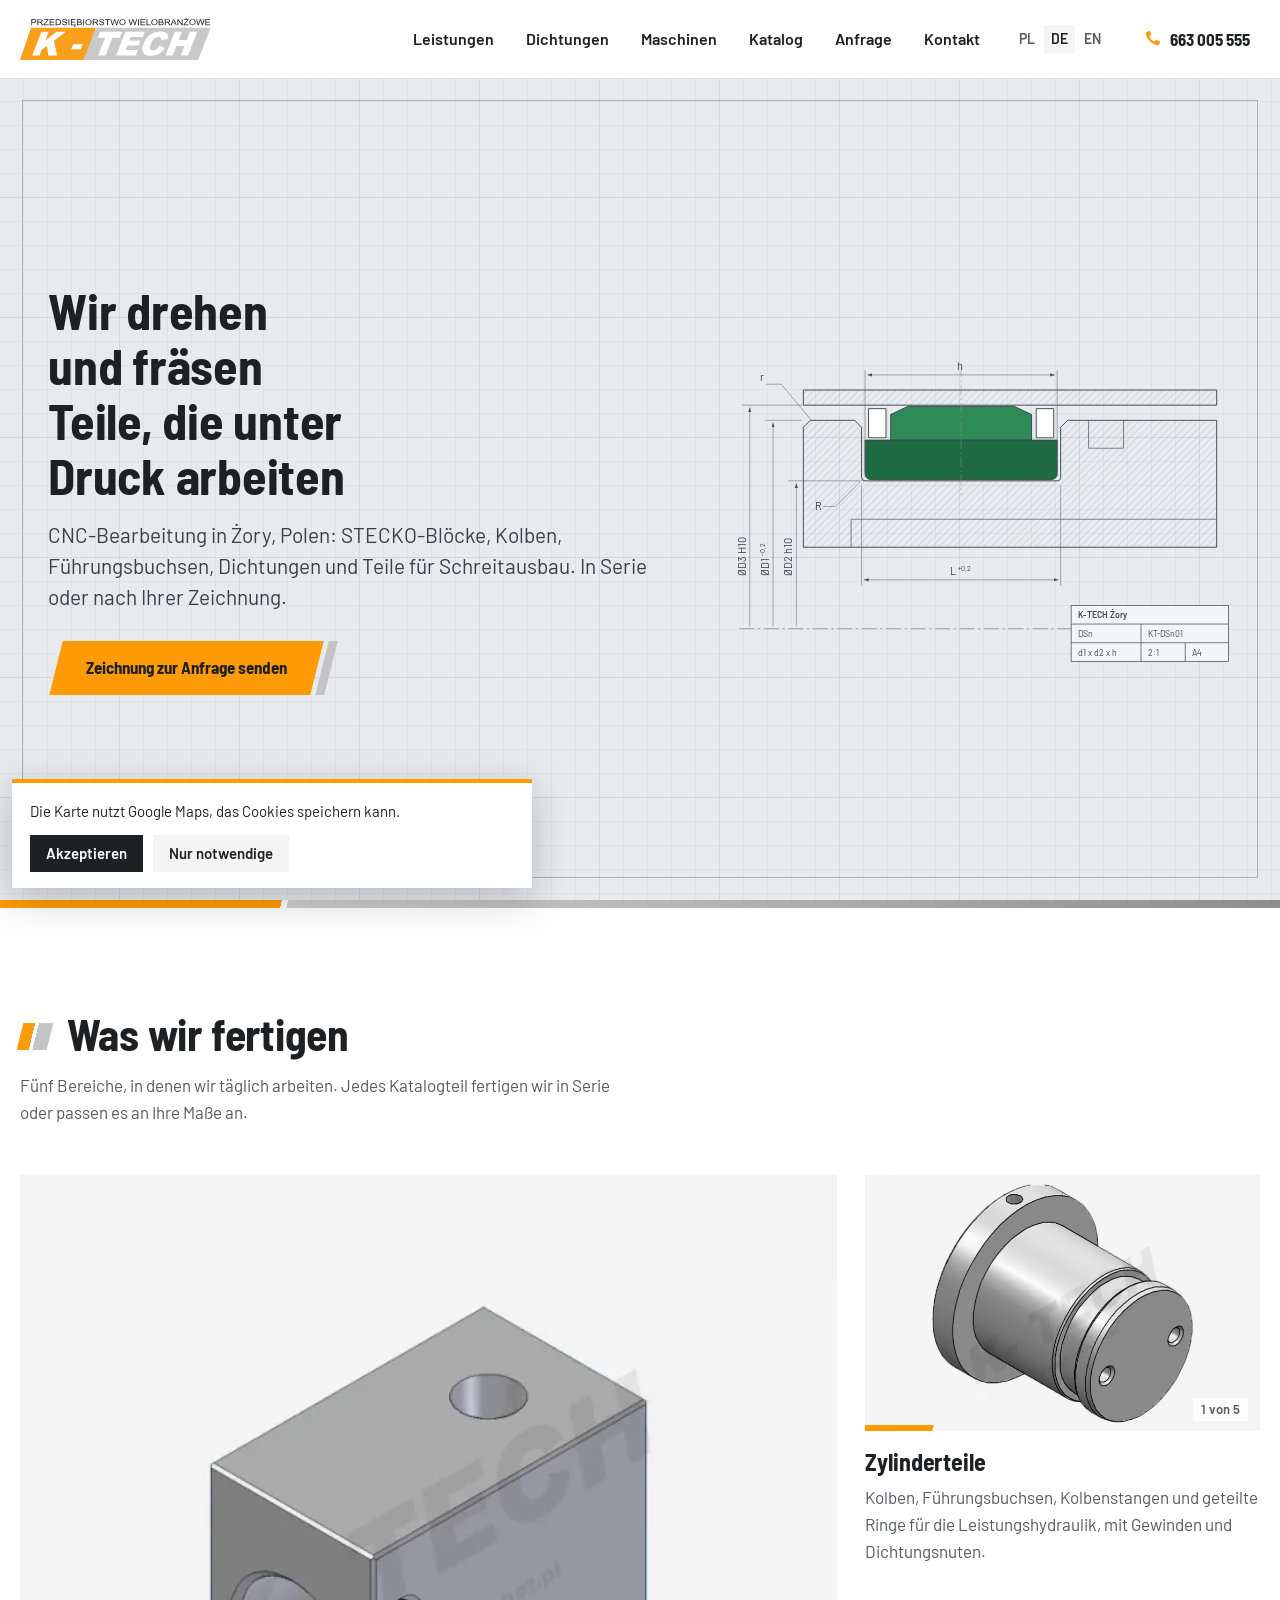
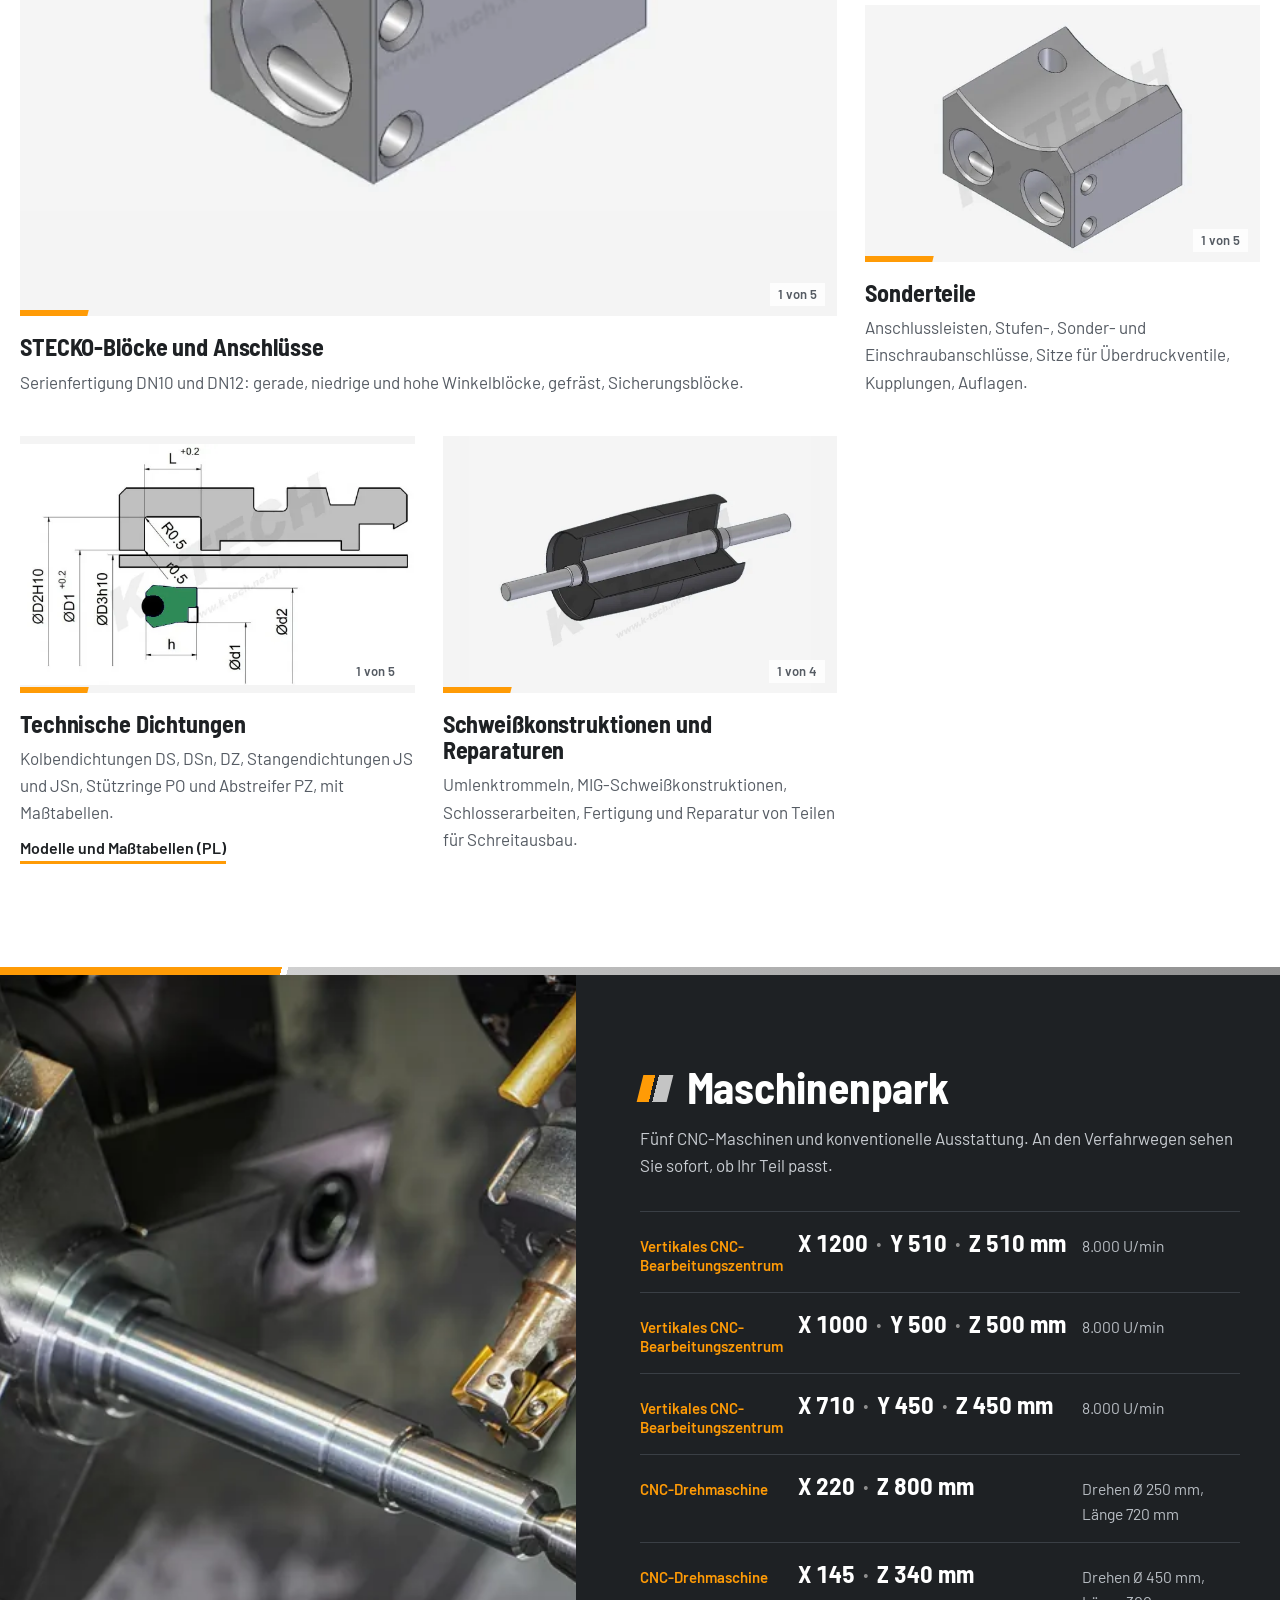
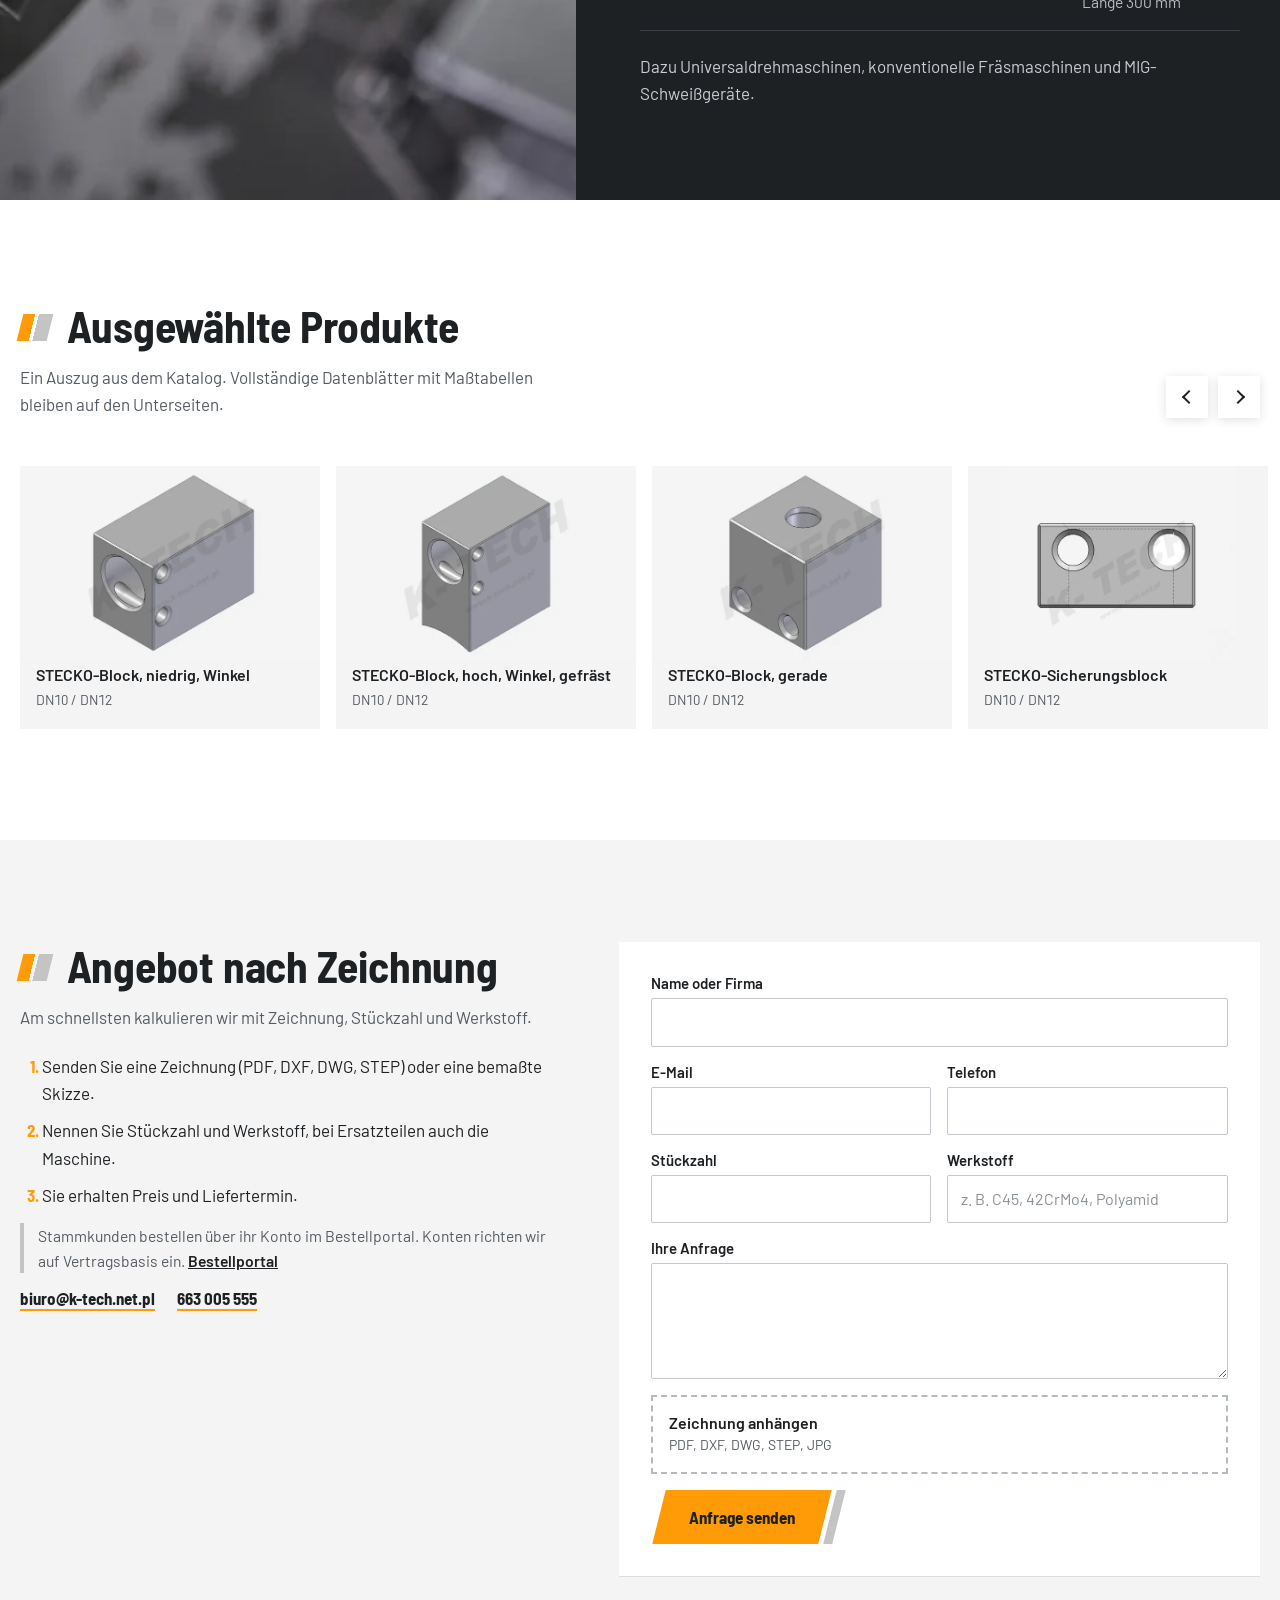
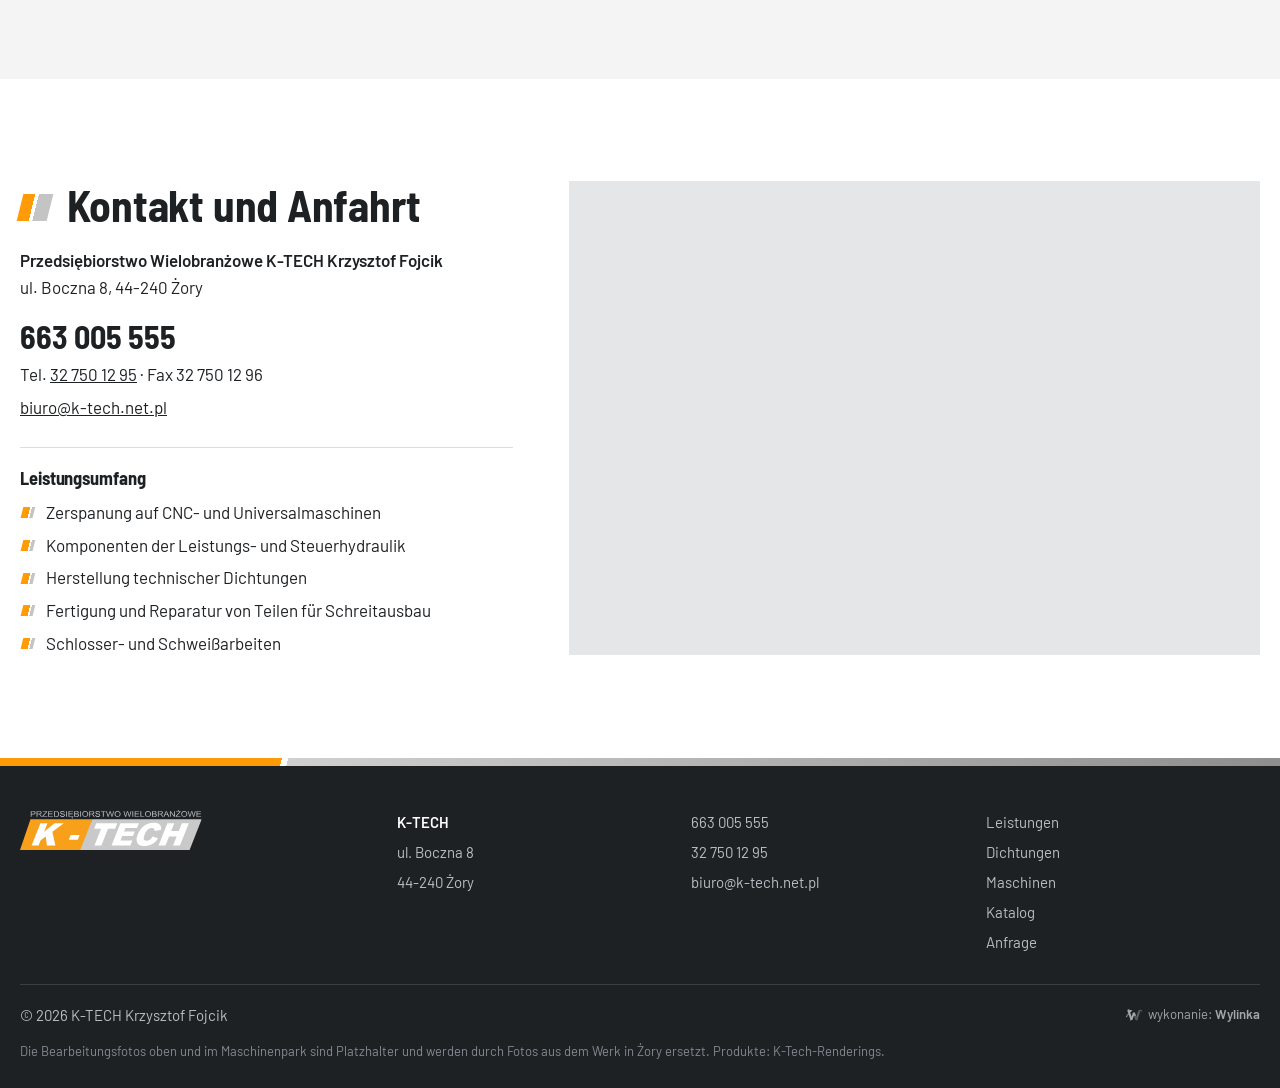
==== commit 79377987: "Zakres dzialalnosci jako lista z uszczelnieniami, logo z wektora PDF klienta, favicon z logo" ====
--- a/de/index.html
+++ b/de/index.html
@@ -31,22 +31,14 @@
 
 <svg width="0" height="0" style="position:absolute" aria-hidden="true">
   <defs>
-    <linearGradient id="g-or" x1="0" y1="0" x2="0" y2="1"><stop offset="0" stop-color="#FDBF63"/><stop offset=".55" stop-color="#FF9B06"/></linearGradient>
-    <linearGradient id="g-st" x1="0" y1="0" x2="0" y2="1"><stop offset="0" stop-color="#D9D9D9"/><stop offset=".5" stop-color="#C4C4C4"/><stop offset="1" stop-color="#8E8E8E"/></linearGradient>
-    <symbol id="logo" viewBox="0 0 300 92">
-      <text x="150" y="14" text-anchor="middle" class="lg-top" transform="translate(2.5 0) skewX(-10)" textLength="252" lengthAdjust="spacingAndGlyphs">PRZEDSIĘBIORSTWO WIELOBRANŻOWE</text>
-      <polygon points="14,20 98,20 84,88 0,88" fill="url(#g-or)"/>
-      <polygon points="98,20 300,20 286,88 84,88" fill="url(#g-st)"/>
-      <g transform="translate(15.6 0) skewX(-11)"><text x="10" y="80" class="lg-txt" textLength="68" lengthAdjust="spacingAndGlyphs">K-</text>
-      <text x="104" y="80" class="lg-txt" textLength="176" lengthAdjust="spacingAndGlyphs">TECH</text></g>
-    </symbol>
+    <symbol id="logo" viewBox="0 0 702.6 154.7"><path fill-rule="evenodd" d="M41.7 26.3L41.7 4.6L50.8 4.6C52.4 4.6 53.5 4.6 54.4 4.8C55.5 4.9 56.6 5.3 57.4 5.7C58.3 6.2 58.8 6.9 59.4 7.9C59.7 8.8 60.1 9.7 60.1 10.8C60.1 12.6 59.4 14.3 58.1 15.5C56.8 16.8 54.4 17.4 51.0 17.4L44.8 17.4L44.8 26.3L41.7 26.3M44.8 14.8L51.2 14.8C53.2 14.8 54.6 14.4 55.5 13.9C56.3 13.2 56.8 12.1 56.8 11.0C56.8 10.0 56.5 9.1 56.1 8.6C55.5 7.9 54.8 7.5 53.9 7.3C53.5 7.1 52.4 7.1 51.0 7.1L44.8 7.1L44.8 14.8M64.1 26.3L64.1 4.6L74.9 4.6C76.9 4.6 78.6 4.8 79.7 5.1C80.9 5.5 81.7 6.2 82.4 7.1C83.1 8.2 83.5 9.3 83.5 10.4C83.5 12.1 82.8 13.3 81.8 14.3C80.6 15.3 78.9 16.1 76.5 16.4C77.5 16.6 78.0 17.2 78.6 17.4C79.5 18.3 80.4 19.2 81.1 20.3L85.3 26.3L81.3 26.3L78.2 21.7C77.3 20.5 76.5 19.4 75.8 18.8C75.3 18.1 74.7 17.5 74.2 17.2C73.8 17.0 73.3 16.8 72.9 16.6C72.5 16.6 71.8 16.6 71.1 16.6L67.4 16.6L67.4 26.3L64.1 26.3M67.4 14.1L74.2 14.1C75.6 14.1 76.7 14.1 77.6 13.7C78.4 13.3 79.1 13.0 79.5 12.4C79.8 11.7 80.2 11.1 80.2 10.4C80.2 9.5 79.7 8.6 78.9 7.9C78.0 7.3 76.7 6.9 74.9 6.9L67.4 6.9L67.4 14.1M86.4 26.3L86.4 23.6L98.8 9.7C99.7 8.6 100.5 7.9 101.2 7.1L87.9 7.1L87.9 4.6L105.0 4.6L105.0 7.1L91.5 22.1L90.1 23.7L105.4 23.7L105.4 26.3L86.4 26.3M109.1 26.3L109.1 4.6L126.4 4.6L126.4 7.1L112.2 7.1L112.2 13.7L125.5 13.7L125.5 16.3L112.2 16.3L112.2 23.7L127.0 23.7L127.0 26.3L109.1 26.3M131.4 26.3L131.4 4.6L139.6 4.6C141.6 4.6 143.0 4.6 144.0 4.8C145.4 5.1 146.5 5.7 147.4 6.4C148.7 7.3 149.6 8.6 150.4 10.0C150.9 11.7 151.3 13.3 151.3 15.3C151.3 17.0 151.1 18.5 150.7 19.5C150.2 21.0 149.6 21.9 149.1 22.8C148.3 23.6 147.6 24.3 146.9 24.8C146.0 25.2 145.1 25.6 144.0 25.9C142.9 26.1 141.6 26.3 140.1 26.3L131.4 26.3M134.6 23.7L139.8 23.7C141.2 23.7 142.5 23.6 143.4 23.2C144.3 23.0 145.1 22.7 145.6 22.1C146.3 21.4 146.9 20.5 147.4 19.4C147.8 18.3 148.0 16.8 148.0 15.2C148.0 13.0 147.6 11.1 146.7 10.0C146.0 8.8 144.9 7.9 143.8 7.5C142.9 7.1 141.6 7.1 139.6 7.1L134.6 7.1L134.6 23.7M154.6 19.2L157.7 19.0C157.8 20.1 158.0 21.0 158.6 21.7C159.1 22.5 159.9 23.0 160.9 23.4C162.0 23.7 163.3 24.1 164.8 24.1C165.9 24.1 167.0 23.9 167.9 23.6C168.8 23.2 169.5 22.8 170.1 22.3C170.4 21.6 170.6 21.0 170.6 20.3C170.6 19.7 170.4 19.0 170.1 18.6C169.5 18.1 168.8 17.7 167.9 17.4C167.2 17.0 165.7 16.6 163.5 16.3C161.3 15.7 159.9 15.3 158.9 15.0C157.8 14.3 156.9 13.7 156.4 12.8C155.8 12.1 155.5 11.1 155.5 10.2C155.5 9.1 155.8 8.0 156.6 7.1C157.3 6.2 158.2 5.5 159.5 4.9C160.9 4.4 162.4 4.2 164.1 4.2C165.7 4.2 167.3 4.4 168.8 4.9C170.1 5.5 171.2 6.2 171.9 7.3C172.6 8.2 173.0 9.3 173.0 10.6L169.9 11.0C169.9 9.5 169.4 8.4 168.3 7.9C167.3 7.1 165.9 6.8 164.1 6.8C162.2 6.8 160.8 7.1 159.9 7.7C158.9 8.2 158.6 9.1 158.6 10.0C158.6 10.8 158.9 11.3 159.5 11.9C160.2 12.4 161.7 13.0 164.2 13.3C167.0 14.1 168.6 14.4 169.7 14.8C171.0 15.3 172.1 16.1 172.6 17.0C173.4 17.9 173.7 19.0 173.7 20.1C173.7 21.2 173.4 22.3 172.6 23.4C171.9 24.3 170.8 25.2 169.5 25.8C168.1 26.3 166.6 26.7 164.8 26.7C162.6 26.7 160.9 26.3 159.5 25.8C157.8 25.2 156.7 24.3 156.0 23.2C155.1 21.9 154.7 20.6 154.6 19.2M181.8 4.6L181.8 26.3L178.7 26.3L178.7 4.6ZM187.4 26.3L187.4 4.6L205.0 4.6L205.0 7.1L190.7 7.1L190.7 13.7L204.1 13.7L204.1 16.3L190.7 16.3L190.7 23.7L205.5 23.7L205.5 26.3L187.4 26.3M204.4 26.3C203.7 26.7 203.2 27.0 202.8 27.6C202.6 28.1 202.4 28.5 202.4 29.0C202.4 29.4 202.4 29.8 202.8 30.1C203.0 30.3 203.3 30.5 203.9 30.5C204.2 30.5 204.4 30.5 204.8 30.5C205.0 30.3 205.2 30.3 205.5 30.1L205.5 32.2C204.6 32.3 203.9 32.5 203.2 32.5C202.8 32.5 202.2 32.5 201.9 32.3C201.3 32.2 201.0 32.0 200.8 31.8C200.4 31.6 200.2 31.2 200.0 30.9C200.0 30.5 199.9 30.3 199.9 30.0C199.9 29.2 200.0 28.7 200.6 28.0C201.0 27.4 201.5 26.7 202.2 26.3L204.4 26.3M209.7 26.3L209.7 4.6L218.9 4.6C220.7 4.6 222.2 4.8 223.2 5.1C224.3 5.7 225.3 6.2 225.8 7.1C226.4 8.0 226.7 9.1 226.7 10.0C226.7 11.0 226.5 11.9 226.0 12.6C225.4 13.5 224.5 14.3 223.4 14.6C224.9 15.0 226.0 15.7 226.7 16.6C227.6 17.5 228.0 18.6 228.0 19.9C228.0 21.0 227.6 21.9 227.3 22.8C226.7 23.6 226.2 24.3 225.4 24.8C224.7 25.2 223.8 25.6 222.9 25.9C221.8 26.1 220.5 26.3 218.9 26.3L209.7 26.3M213.0 13.7L218.1 13.7C219.6 13.7 220.5 13.5 221.2 13.3C222.0 13.2 222.5 12.8 223.1 12.2C223.4 11.9 223.6 11.1 223.6 10.4C223.6 9.7 223.4 9.1 223.1 8.6C222.7 7.9 222.2 7.7 221.4 7.3C220.7 7.1 219.4 7.1 217.8 7.1L213.0 7.1L213.0 13.7M213.0 23.7L218.9 23.7C220.0 23.7 220.7 23.6 221.1 23.6C221.8 23.4 222.5 23.2 222.9 23.0C223.4 22.7 223.8 22.3 224.2 21.7C224.5 21.2 224.7 20.6 224.7 19.9C224.7 19.2 224.3 18.5 224.0 17.9C223.4 17.2 222.9 16.8 222.0 16.6C221.2 16.3 220.0 16.3 218.5 16.3L213.0 16.3L213.0 23.7M236.0 4.6L236.0 26.3L232.9 26.3L232.9 4.6ZM240.8 15.7C240.8 12.1 241.7 9.3 243.9 7.1C246.1 5.1 248.8 4.2 252.3 4.2C254.5 4.2 256.5 4.8 258.1 5.7C260.0 6.6 261.4 7.9 262.3 9.5C263.3 11.3 263.8 13.3 263.8 15.3C263.8 17.5 263.3 19.5 262.2 21.4C261.2 23.0 259.8 24.3 258.0 25.2C256.3 26.1 254.3 26.7 252.3 26.7C249.9 26.7 247.9 26.1 246.1 25.0C244.3 24.1 243.0 22.8 242.1 21.0C241.1 19.4 240.8 17.5 240.8 15.7M243.9 15.7C243.9 18.3 244.8 20.5 246.3 21.9C247.9 23.4 249.9 24.1 252.1 24.1C254.7 24.1 256.5 23.4 258.1 21.9C259.6 20.3 260.3 18.3 260.3 15.3C260.3 13.7 260.2 12.1 259.4 10.8C258.7 9.5 257.8 8.4 256.5 7.7C255.2 7.1 253.8 6.6 252.3 6.6C249.9 6.6 248.1 7.3 246.4 8.8C244.8 10.2 243.9 12.4 243.9 15.7M267.8 26.3L267.8 4.6L278.6 4.6C280.8 4.6 282.3 4.8 283.5 5.1C284.6 5.5 285.5 6.2 286.1 7.1C286.8 8.2 287.2 9.3 287.2 10.4C287.2 12.1 286.6 13.3 285.5 14.3C284.3 15.3 282.6 16.1 280.4 16.4C281.2 16.6 281.9 17.2 282.3 17.4C283.2 18.3 284.1 19.2 285.0 20.3L289.0 26.3L285.0 26.3L281.9 21.7C281.0 20.5 280.2 19.4 279.7 18.8C279.0 18.1 278.4 17.5 278.1 17.2C277.5 17.0 277.1 16.8 276.6 16.6C276.2 16.6 275.7 16.6 274.8 16.6L271.1 16.6L271.1 26.3L267.8 26.3M271.1 14.1L277.9 14.1C279.3 14.1 280.4 14.1 281.3 13.7C282.1 13.3 282.8 13.0 283.2 12.4C283.5 11.7 283.9 11.1 283.9 10.4C283.9 9.5 283.5 8.6 282.6 7.9C281.7 7.3 280.4 6.9 278.8 6.9L271.1 6.9L271.1 14.1M291.0 19.2L294.1 19.0C294.1 20.1 294.5 21.0 295.0 21.7C295.6 22.5 296.3 23.0 297.4 23.4C298.5 23.7 299.8 24.1 301.3 24.1C302.4 24.1 303.4 23.9 304.4 23.6C305.3 23.2 306.0 22.8 306.6 22.3C306.9 21.6 307.1 21.0 307.1 20.3C307.1 19.7 306.9 19.0 306.6 18.6C306.0 18.1 305.3 17.7 304.4 17.4C303.6 17.0 302.2 16.6 300.0 16.3C297.8 15.7 296.3 15.3 295.4 15.0C294.3 14.3 293.4 13.7 292.9 12.8C292.3 12.1 291.9 11.1 291.9 10.2C291.9 9.1 292.3 8.0 293.0 7.1C293.8 6.2 294.7 5.5 296.0 4.9C297.4 4.4 298.9 4.2 300.5 4.2C302.2 4.2 303.8 4.4 305.3 4.9C306.6 5.5 307.7 6.2 308.4 7.3C309.1 8.2 309.5 9.3 309.5 10.6L306.4 11.0C306.2 9.5 305.6 8.4 304.7 7.9C303.8 7.1 302.4 6.8 300.5 6.8C298.7 6.8 297.2 7.1 296.3 7.7C295.4 8.2 295.0 9.1 295.0 10.0C295.0 10.8 295.4 11.3 296.0 11.9C296.7 12.4 298.1 13.0 300.7 13.3C303.4 14.1 305.1 14.4 306.0 14.8C307.5 15.3 308.6 16.1 309.1 17.0C309.8 17.9 310.2 19.0 310.2 20.1C310.2 21.2 309.8 22.3 309.1 23.4C308.4 24.3 307.3 25.2 306.0 25.8C304.5 26.3 303.1 26.7 301.3 26.7C299.1 26.7 297.4 26.3 296.0 25.8C294.3 25.2 293.2 24.3 292.3 23.2C291.6 21.9 291.2 20.6 291.0 19.2M320.6 26.3L320.6 7.1L312.8 7.1L312.8 4.6L331.8 4.6L331.8 7.1L323.9 7.1L323.9 26.3L320.6 26.3M339.3 26.3L332.9 4.6L336.1 4.6L339.8 18.8C340.2 20.3 340.5 21.7 340.9 23.2C341.4 20.8 341.8 19.5 342.0 19.2L346.6 4.6L350.4 4.6L353.9 15.5C354.6 18.3 355.3 20.8 355.7 23.2C356.1 21.9 356.4 20.3 357.0 18.5L360.6 4.6L363.9 4.6L357.3 26.3L354.2 26.3L349.1 9.7C348.8 8.4 348.4 7.5 348.4 7.1C348.0 8.2 347.8 9.0 347.7 9.7L342.5 26.3L339.3 26.3M365.9 15.7C365.9 12.1 367.0 9.3 369.0 7.1C371.2 5.1 374.0 4.2 377.4 4.2C379.6 4.2 381.6 4.8 383.5 5.7C385.1 6.6 386.6 7.9 387.5 9.5C388.4 11.3 388.9 13.3 388.9 15.3C388.9 17.5 388.4 19.5 387.5 21.4C386.4 23.0 385.1 24.3 383.3 25.2C381.5 26.1 379.4 26.7 377.4 26.7C375.1 26.7 373.1 26.1 371.2 25.0C369.6 24.1 368.1 22.8 367.2 21.0C366.3 19.4 365.9 17.5 365.9 15.7M369.2 15.7C369.2 18.3 369.9 20.5 371.6 21.9C373.1 23.4 375.1 24.1 377.4 24.1C379.8 24.1 381.8 23.4 383.3 21.9C384.9 20.3 385.7 18.3 385.7 15.3C385.7 13.7 385.3 12.1 384.6 10.8C384.0 9.5 382.9 8.4 381.6 7.7C380.5 7.1 379.1 6.6 377.4 6.6C375.2 6.6 373.2 7.3 371.6 8.8C369.9 10.2 369.2 12.4 369.2 15.7M406.5 26.3L400.3 4.6L403.6 4.6L407.0 18.8C407.6 20.3 407.8 21.7 408.1 23.2C408.9 20.8 409.2 19.5 409.2 19.2L413.8 4.6L417.6 4.6L421.1 15.5C422.0 18.3 422.6 20.8 422.9 23.2C423.3 21.9 423.7 20.3 424.2 18.5L427.9 4.6L431.1 4.6L424.6 26.3L421.5 26.3L416.3 9.7C416.0 8.4 415.8 7.5 415.6 7.1C415.4 8.2 415.1 9.0 414.9 9.7L410.0 26.3L406.5 26.3M437.9 4.6L437.9 26.3L434.6 26.3L434.6 4.6ZM443.6 26.3L443.6 4.6L460.9 4.6L460.9 7.1L446.7 7.1L446.7 13.7L460.0 13.7L460.0 16.3L446.7 16.3L446.7 23.7L461.5 23.7L461.5 26.3L443.6 26.3M465.7 26.3L465.7 4.6L469.0 4.6L469.0 23.7L480.8 23.7L480.8 26.3L465.7 26.3M483.6 15.7C483.6 12.1 484.7 9.3 486.9 7.1C489.1 5.1 491.8 4.2 495.3 4.2C497.5 4.2 499.5 4.8 501.1 5.7C502.9 6.6 504.4 7.9 505.3 9.5C506.2 11.3 506.6 13.3 506.6 15.3C506.6 17.5 506.2 19.5 505.1 21.4C504.2 23.0 502.8 24.3 500.9 25.2C499.1 26.1 497.3 26.7 495.1 26.7C492.9 26.7 490.9 26.1 489.1 25.0C487.2 24.1 486.0 22.8 485.0 21.0C484.1 19.4 483.6 17.5 483.6 15.7M486.9 15.7C486.9 18.3 487.8 20.5 489.2 21.9C490.9 23.4 492.7 24.1 495.1 24.1C497.6 24.1 499.5 23.4 501.1 21.9C502.6 20.3 503.3 18.3 503.3 15.3C503.3 13.7 502.9 12.1 502.4 10.8C501.7 9.5 500.8 8.4 499.5 7.7C498.2 7.1 496.7 6.6 495.3 6.6C492.9 6.6 491.1 7.3 489.4 8.8C487.8 10.2 486.9 12.4 486.9 15.7M510.6 26.3L510.6 4.6L519.8 4.6C521.6 4.6 523.0 4.8 524.1 5.1C525.2 5.7 526.1 6.2 526.7 7.1C527.4 8.0 527.6 9.1 527.6 10.0C527.6 11.0 527.4 11.9 526.9 12.6C526.3 13.5 525.4 14.3 524.3 14.6C525.8 15.0 526.9 15.7 527.6 16.6C528.5 17.5 528.9 18.6 528.9 19.9C528.9 21.0 528.5 21.9 528.2 22.8C527.6 23.6 527.1 24.3 526.3 24.8C525.6 25.2 524.7 25.6 523.8 25.9C522.7 26.1 521.4 26.3 519.9 26.3L510.6 26.3M513.9 13.7L519.0 13.7C520.5 13.7 521.6 13.5 522.1 13.3C522.9 13.2 523.6 12.8 524.0 12.2C524.3 11.9 524.5 11.1 524.5 10.4C524.5 9.7 524.3 9.1 524.0 8.6C523.6 7.9 523.0 7.7 522.3 7.3C521.6 7.1 520.3 7.1 518.7 7.1L513.9 7.1L513.9 13.7M513.9 23.7L519.9 23.7C520.8 23.7 521.6 23.6 521.9 23.6C522.7 23.4 523.4 23.2 524.0 23.0C524.3 22.7 524.7 22.3 525.1 21.7C525.4 21.2 525.6 20.6 525.6 19.9C525.6 19.2 525.4 18.5 524.9 17.9C524.3 17.2 523.8 16.8 522.9 16.6C522.1 16.3 520.8 16.3 519.4 16.3L513.9 16.3L513.9 23.7M533.3 26.3L533.3 4.6L544.1 4.6C546.1 4.6 547.7 4.8 548.8 5.1C549.9 5.5 550.8 6.2 551.5 7.1C552.3 8.2 552.5 9.3 552.5 10.4C552.5 12.1 551.9 13.3 550.8 14.3C549.7 15.3 548.1 16.1 545.7 16.4C546.6 16.6 547.2 17.2 547.7 17.4C548.6 18.3 549.5 19.2 550.3 20.3L554.5 26.3L550.4 26.3L547.3 21.7C546.4 20.5 545.7 19.4 545.0 18.8C544.4 18.1 543.9 17.5 543.3 17.2C543.0 17.0 542.4 16.8 541.9 16.6C541.7 16.6 540.9 16.6 540.2 16.6L536.4 16.6L536.4 26.3L533.3 26.3M536.4 14.1L543.3 14.1C544.8 14.1 545.9 14.1 546.8 13.7C547.5 13.3 548.1 13.0 548.6 12.4C549.0 11.7 549.2 11.1 549.2 10.4C549.2 9.5 548.8 8.6 547.9 7.9C547.2 7.3 545.9 6.9 544.1 6.9L536.4 6.9L536.4 14.1M554.8 26.3L564.1 4.6L567.6 4.6L577.5 26.3L573.8 26.3L571.1 19.5L560.9 19.5L558.3 26.3L554.8 26.3M561.8 17.4L570.0 17.4L567.4 11.3C566.7 9.5 566.2 8.0 565.8 6.8C565.4 8.2 565.1 9.5 564.3 11.0L561.8 17.4M579.9 26.3L579.9 4.6L583.1 4.6L595.8 21.6L595.8 4.6L598.9 4.6L598.9 26.3L595.6 26.3L583.0 9.1L583.0 26.3L579.9 26.3M602.3 26.3L602.3 23.6L614.8 9.7C615.5 8.6 616.4 7.9 617.1 7.1L603.8 7.1L603.8 4.6L621.0 4.6L621.0 7.1L607.4 22.1L606.0 23.7L621.3 23.7L621.3 26.3L602.3 26.3M610.7 3.1L610.7 0.0L614.4 0.0L614.4 3.1L610.7 3.1M623.9 15.7C623.9 12.1 624.8 9.3 627.0 7.1C629.2 5.1 631.9 4.2 635.4 4.2C637.6 4.2 639.6 4.8 641.4 5.7C643.1 6.6 644.5 7.9 645.4 9.5C646.4 11.3 646.9 13.3 646.9 15.3C646.9 17.5 646.4 19.5 645.4 21.4C644.3 23.0 643.1 24.3 641.2 25.2C639.4 26.1 637.4 26.7 635.4 26.7C633.0 26.7 631.0 26.1 629.2 25.0C627.5 24.1 626.1 22.8 625.2 21.0C624.3 19.4 623.9 17.5 623.9 15.7M627.0 15.7C627.0 18.3 627.9 20.5 629.4 21.9C631.0 23.4 633.0 24.1 635.4 24.1C637.8 24.1 639.6 23.4 641.2 21.9C642.7 20.3 643.6 18.3 643.6 15.3C643.6 13.7 643.3 12.1 642.5 10.8C641.8 9.5 640.9 8.4 639.6 7.7C638.3 7.1 637.0 6.6 635.4 6.6C633.0 6.6 631.2 7.3 629.6 8.8C627.9 10.2 627.0 12.4 627.0 15.7M655.1 26.3L648.7 4.6L652.0 4.6L655.7 18.8C656.0 20.3 656.4 21.7 656.8 23.2C657.3 20.8 657.7 19.5 657.9 19.2L662.4 4.6L666.3 4.6L669.7 15.5C670.5 18.3 671.2 20.8 671.6 23.2C671.9 21.9 672.3 20.3 672.8 18.5L676.5 4.6L679.8 4.6L673.2 26.3L670.1 26.3L665.0 9.7C664.6 8.4 664.3 7.5 664.3 7.1C663.9 8.2 663.7 9.0 663.5 9.7L658.4 26.3L655.1 26.3M682.7 26.3L682.7 4.6L700.1 4.6L700.1 7.1L686.0 7.1L686.0 13.7L699.2 13.7L699.2 16.3L686.0 16.3L686.0 23.7L700.8 23.7L700.8 26.3L682.7 26.3" fill="currentColor"/><path fill-rule="evenodd" d="M40.6 36.2L-0.0 154.7L240.1 154.7L280.4 36.2L40.6 36.2" fill="#F9A01A"/><path fill-rule="evenodd" d="M279.7 36.2L233.1 154.7L656.0 154.7L702.6 36.2L279.7 36.2" fill="#CAC9C9"/><path fill-rule="evenodd" d="M79.1 51.0L106.0 51.0L93.0 83.9L133.9 51.0L169.5 51.0L125.1 83.7L136.8 137.7L104.0 137.7L99.7 102.1L80.0 116.6L71.8 137.7L44.9 137.7L79.1 51.0M196.0 96.8L230.9 96.8L223.6 115.5L188.7 115.5L196.0 96.8M294.9 51.0L376.3 51.0L367.9 72.3L340.5 72.3L314.8 137.7L288.1 137.7L313.7 72.3L286.5 72.3L294.9 51.0M388.2 51.0L460.0 51.0L452.7 69.6L407.9 69.6L402.5 83.3L443.9 83.3L437.0 101.0L395.5 101.0L388.8 118.2L434.8 118.2L427.1 137.7L354.1 137.7L388.2 51.0M513.4 102.3L534.0 109.2C529.8 116.0 525.2 121.5 520.1 125.9C515.0 130.3 509.3 133.5 503.5 135.7C497.6 138.1 490.7 139.2 482.9 139.2C473.5 139.2 466.4 137.7 461.5 135.0C456.5 132.3 453.3 127.5 451.6 120.6C450.0 113.6 451.4 104.9 455.6 94.1C461.3 79.8 469.3 68.9 480.1 61.0C490.7 53.3 502.9 49.5 517.0 49.5C528.0 49.5 535.6 51.7 540.2 56.1C544.6 60.7 546.6 67.4 546.1 76.5L520.5 81.7C520.7 79.1 520.5 77.3 520.1 76.0C519.4 74.0 518.1 72.3 516.5 71.3C514.6 70.2 512.4 69.6 509.7 69.6C503.7 69.6 498.0 72.2 492.9 76.9C489.1 80.6 485.6 86.2 482.5 94.1C478.8 103.6 477.6 110.2 479.2 113.6C480.7 117.3 484.1 119.1 489.4 119.1C494.5 119.1 498.9 117.7 502.8 114.7C506.4 111.8 509.9 107.8 513.4 102.3M570.0 51.0L596.8 51.0L585.0 81.3L614.2 81.3L626.1 51.0L652.9 51.0L618.8 137.7L591.9 137.7L605.8 102.7L576.6 102.7L562.7 137.7L535.8 137.7L570.0 51.0" fill="#fff"/></symbol>
     <symbol id="tel" viewBox="0 0 20 20"><path d="M5.2 2.5 7.8 2l1.5 4-2 1.4a10 10 0 0 0 5.3 5.3l1.4-2 4 1.5-.5 2.6c-.2.9-1 1.5-1.9 1.4A14.5 14.5 0 0 1 3.8 4.4c-.1-.9.5-1.7 1.4-1.9Z" fill="currentColor"/></symbol>
   </defs>
 </svg>
 
 <header class="top" id="top">
   <div class="top-in">
-    <a class="logo" href="#start" aria-label="K-Tech - Startseite"><svg viewBox="0 0 300 92" role="img"><title>K-TECH Mehrbranchenunternehmen</title><use href="#logo"/></svg></a>
+    <a class="logo" href="#start" aria-label="K-Tech - Startseite"><svg viewBox="0 0 702.6 154.7" role="img"><title>K-TECH Mehrbranchenunternehmen</title><use href="#logo"/></svg></a>
     <nav class="nav" aria-label="Menu">
       <a href="#oferta">Leistungen</a>
       <a href="../uszczelnienia/">Dichtungen</a>
@@ -283,7 +275,16 @@
         <span>Tel. <a href="tel:+48327501295">32 750 12 95</a> · Fax 32 750 12 96</span>
         <a href="mailto:biuro@k-tech.net.pl">biuro@k-tech.net.pl</a>
       </p>
-      <p class="ko-about">Wir bearbeiten Teile auf CNC- und Universalmaschinen, fertigen Komponenten der Leistungs- und Steuerhydraulik, produzieren und reparieren Teile für Schreitausbau und bieten Schlosser- und Schweißarbeiten.</p>
+      <div class="ko-zakres">
+        <h3>Leistungsumfang</h3>
+        <ul>
+        <li>Zerspanung auf CNC- und Universalmaschinen</li>
+        <li>Komponenten der Leistungs- und Steuerhydraulik</li>
+        <li>Herstellung technischer Dichtungen</li>
+        <li>Fertigung und Reparatur von Teilen für Schreitausbau</li>
+        <li>Schlosser- und Schweißarbeiten</li>
+        </ul>
+      </div>
     </div>
     <div class="mapa"><iframe title="Karte zu K-Tech, ul. Boczna 8, Żory, Polen" src="https://maps.google.com/maps?q=ul.%20Boczna%208%2C%2044-240%20%C5%BBory&amp;z=15&amp;output=embed" loading="lazy" referrerpolicy="no-referrer-when-downgrade"></iframe></div>
   </div>
@@ -294,7 +295,7 @@
 <div class="szew" aria-hidden="true"></div>
 <footer class="stopka">
   <div class="wrap stopka-in">
-    <div class="st-logo"><svg viewBox="0 0 300 92" role="img"><title>K-TECH</title><use href="#logo"/></svg></div>
+    <div class="st-logo"><svg viewBox="0 0 702.6 154.7" role="img"><title>K-TECH</title><use href="#logo"/></svg></div>
     <div class="st-kol">
       <b>K-TECH</b>
       <span>ul. Boczna 8</span>
--- a/style.css
+++ b/style.css
@@ -24,9 +24,6 @@
 .wrap{width:min(1240px,100% - 40px);margin-inline:auto}
 :focus-visible{outline:3px solid var(--or);outline-offset:2px}
 
-/* logo */
-.lg-top{font:italic 800 10.4px/1 Barlow,sans-serif;fill:currentColor}
-.lg-txt{font:italic 800 76px/1 Barlow,sans-serif;fill:#fff;stroke:rgba(0,0,0,.28);stroke-width:1;paint-order:stroke}
 
 /* przycisk = blok "K-" z logo */
 .btn{position:relative;isolation:isolate;display:inline-flex;align-items:center;justify-content:center;min-height:54px;padding:0 30px;margin-left:8px;font:700 17px/1.2 "Barlow SC",Barlow,sans-serif;color:var(--gr);text-decoration:none;border:0;background:none;cursor:pointer}
@@ -46,7 +43,7 @@
 .top{position:sticky;top:0;z-index:50;background:#fff;box-shadow:0 1px 0 var(--linia)}
 .top-in{height:var(--hh);display:flex;align-items:center;gap:18px;width:min(1240px,100% - 32px);margin-inline:auto}
 .logo{display:block;color:var(--gr);flex:none}
-.logo svg{display:block;height:44px;width:auto;aspect-ratio:300/92}
+.logo svg{display:block;height:38px;width:auto;aspect-ratio:702.6/154.7}
 .nav{display:none;margin-left:auto;gap:4px}
 .nav a{position:relative;padding:8px 14px;text-decoration:none;font:600 16px/1 Barlow,sans-serif;color:var(--tx)}
 .nav a::after{content:"";position:absolute;left:12px;right:12px;bottom:0;height:4px;background:var(--or);transform:skewX(var(--skos)) scaleX(0);transform-origin:left;transition:transform .2s}
@@ -168,7 +165,11 @@
 .ko-dane{margin-top:18px;display:flex;flex-direction:column;gap:6px}
 .ko-dane a{color:var(--gr)}
 .ko-duzy{font:700 2rem/1.1 "Barlow SC",sans-serif;text-decoration:none}
-.ko-about{margin-top:20px;color:var(--mut)}
+.ko-zakres{margin-top:26px;padding-top:20px;border-top:1px solid var(--linia)}
+.ko-zakres h3{font-size:1.15rem;color:var(--gr)}
+.ko-zakres ul{list-style:none;margin:12px 0 0;padding:0;display:grid;gap:8px}
+.ko-zakres li{position:relative;padding-left:26px;line-height:1.45}
+.ko-zakres li::before{content:"";position:absolute;left:2px;top:.42em;width:12px;height:.62em;background:linear-gradient(90deg,var(--or) 0 58%,transparent 58% 72%,var(--st) 72%);transform:skewX(var(--skos))}
 .mapa{min-height:320px;background:#E4E6E8;position:relative}
 .mapa iframe{position:absolute;inset:0;width:100%;height:100%;border:0;filter:grayscale(.35)}
 
@@ -176,7 +177,7 @@
 .stopka{background:var(--gr);color:#B9BEC4;padding:44px 0 26px;font-size:15px}
 .stopka-in{display:grid;grid-template-columns:minmax(0,1fr) minmax(0,1fr);gap:26px 20px}
 .st-logo{grid-column:1/-1;color:#B9BEC4}
-.st-logo svg{height:46px;width:auto;aspect-ratio:300/92;display:block}
+.st-logo svg{height:40px;width:auto;aspect-ratio:702.6/154.7;display:block}
 .st-kol{display:flex;flex-direction:column;gap:6px;min-width:0}
 .st-kol b{color:#fff}
 .st-kol a{text-decoration:none;overflow-wrap:anywhere}
@@ -212,7 +213,7 @@
 }
 @media (min-width:1000px){
   :root{--hh:78px}
-  .logo svg{height:52px}
+  .logo svg{height:36px}
   .nav,.jezyki{display:flex}
   .top-tel{margin-left:6px}
   .burger,.menu-mob{display:none!important}
@@ -362,3 +363,5 @@
 .kar-inne a:hover{background:#E4E7EA}
 .kar-inne a[aria-current]{background:var(--gr);color:#fff}
 .kar-foto img{border:1px solid var(--linia)}
+@media (min-width:1200px){.logo svg{height:42px}}
+@media (min-width:1000px) and (max-width:1199px){.nav a{padding:8px 8px}.nav a::after{left:6px;right:6px}.top-in{gap:12px}}
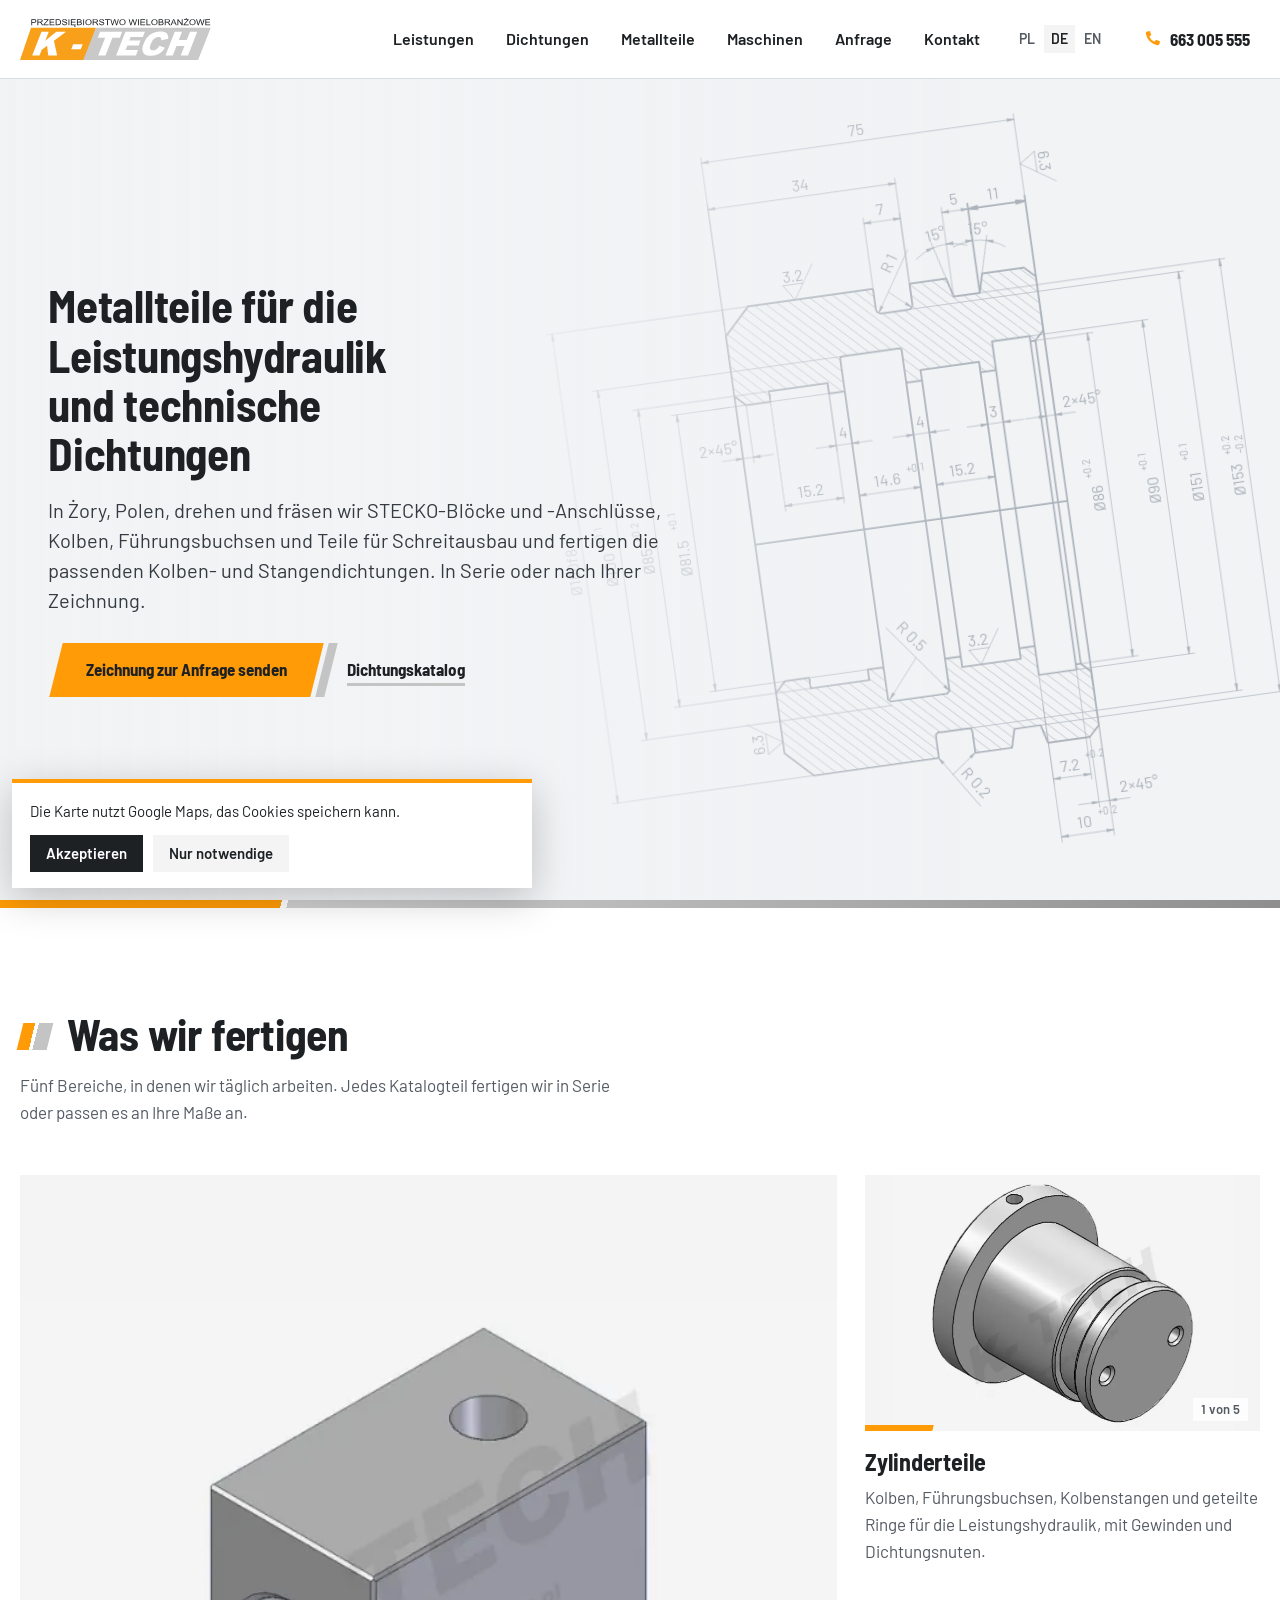
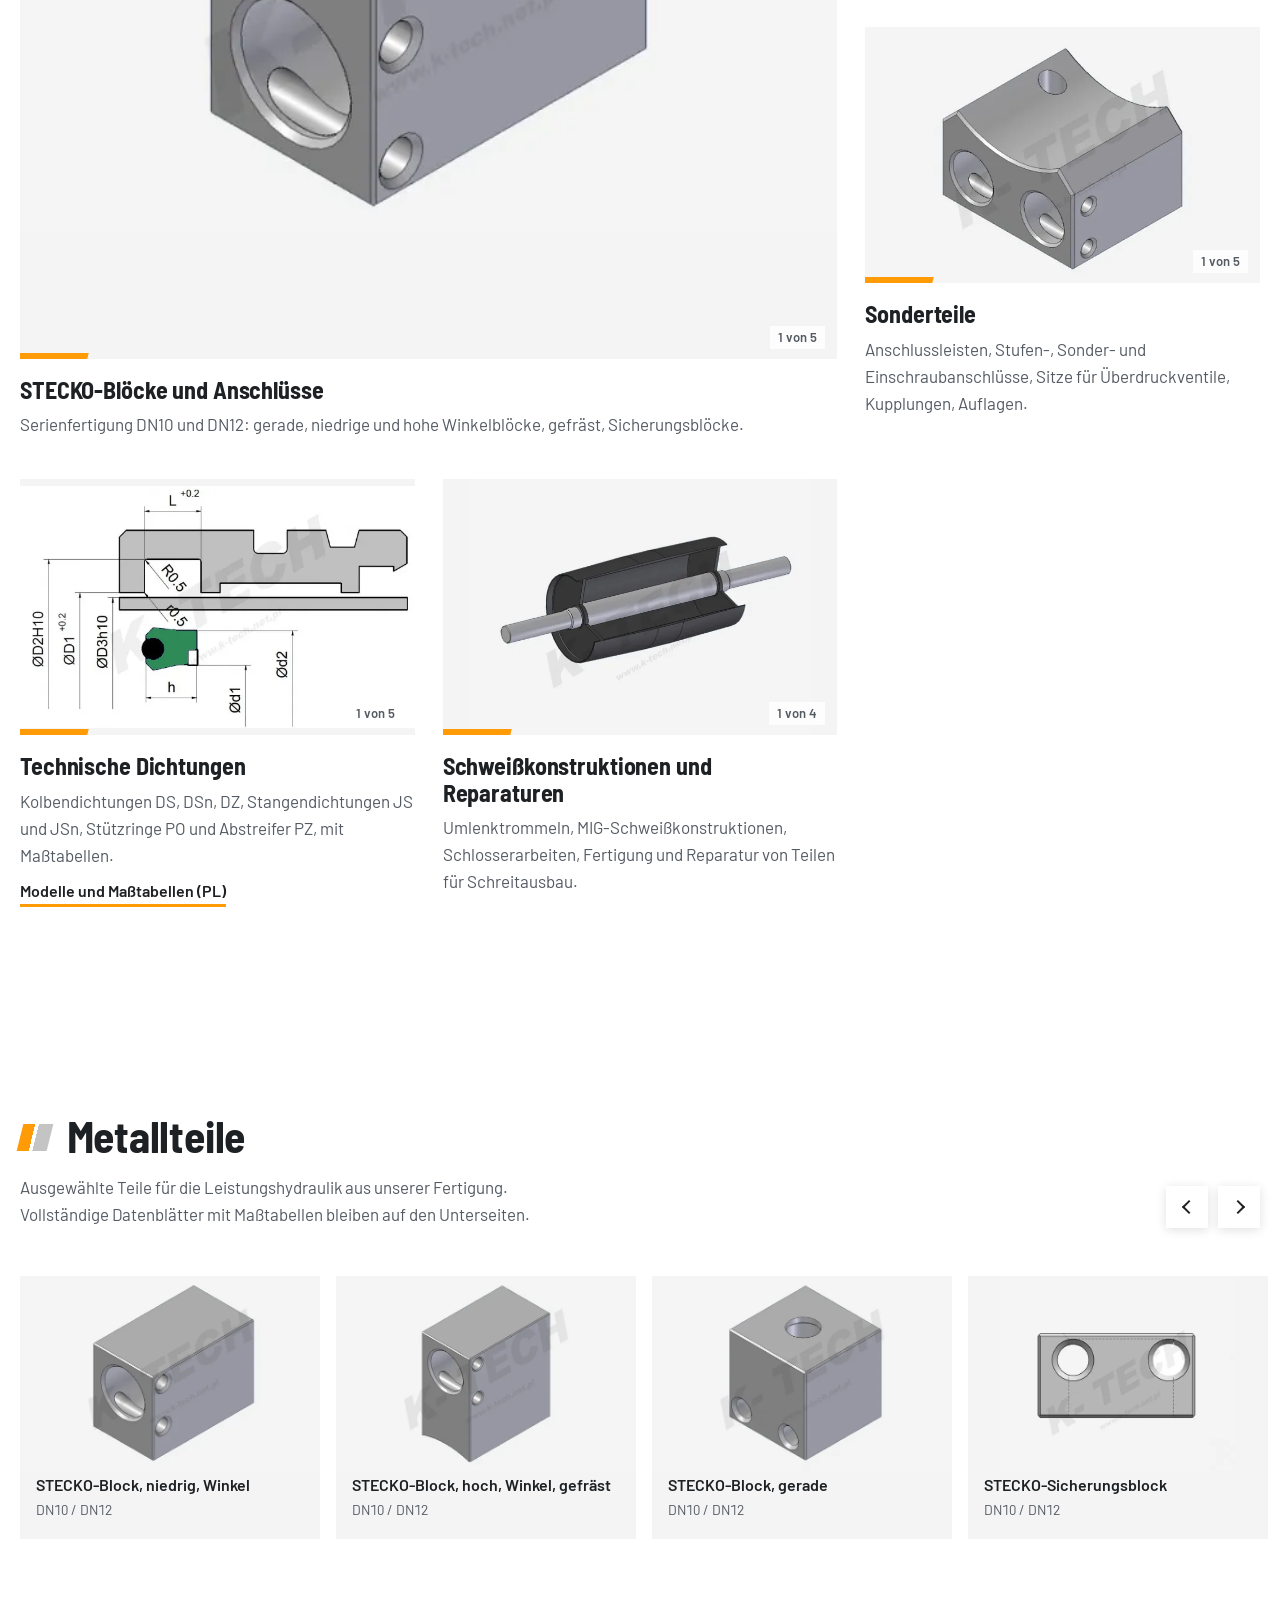
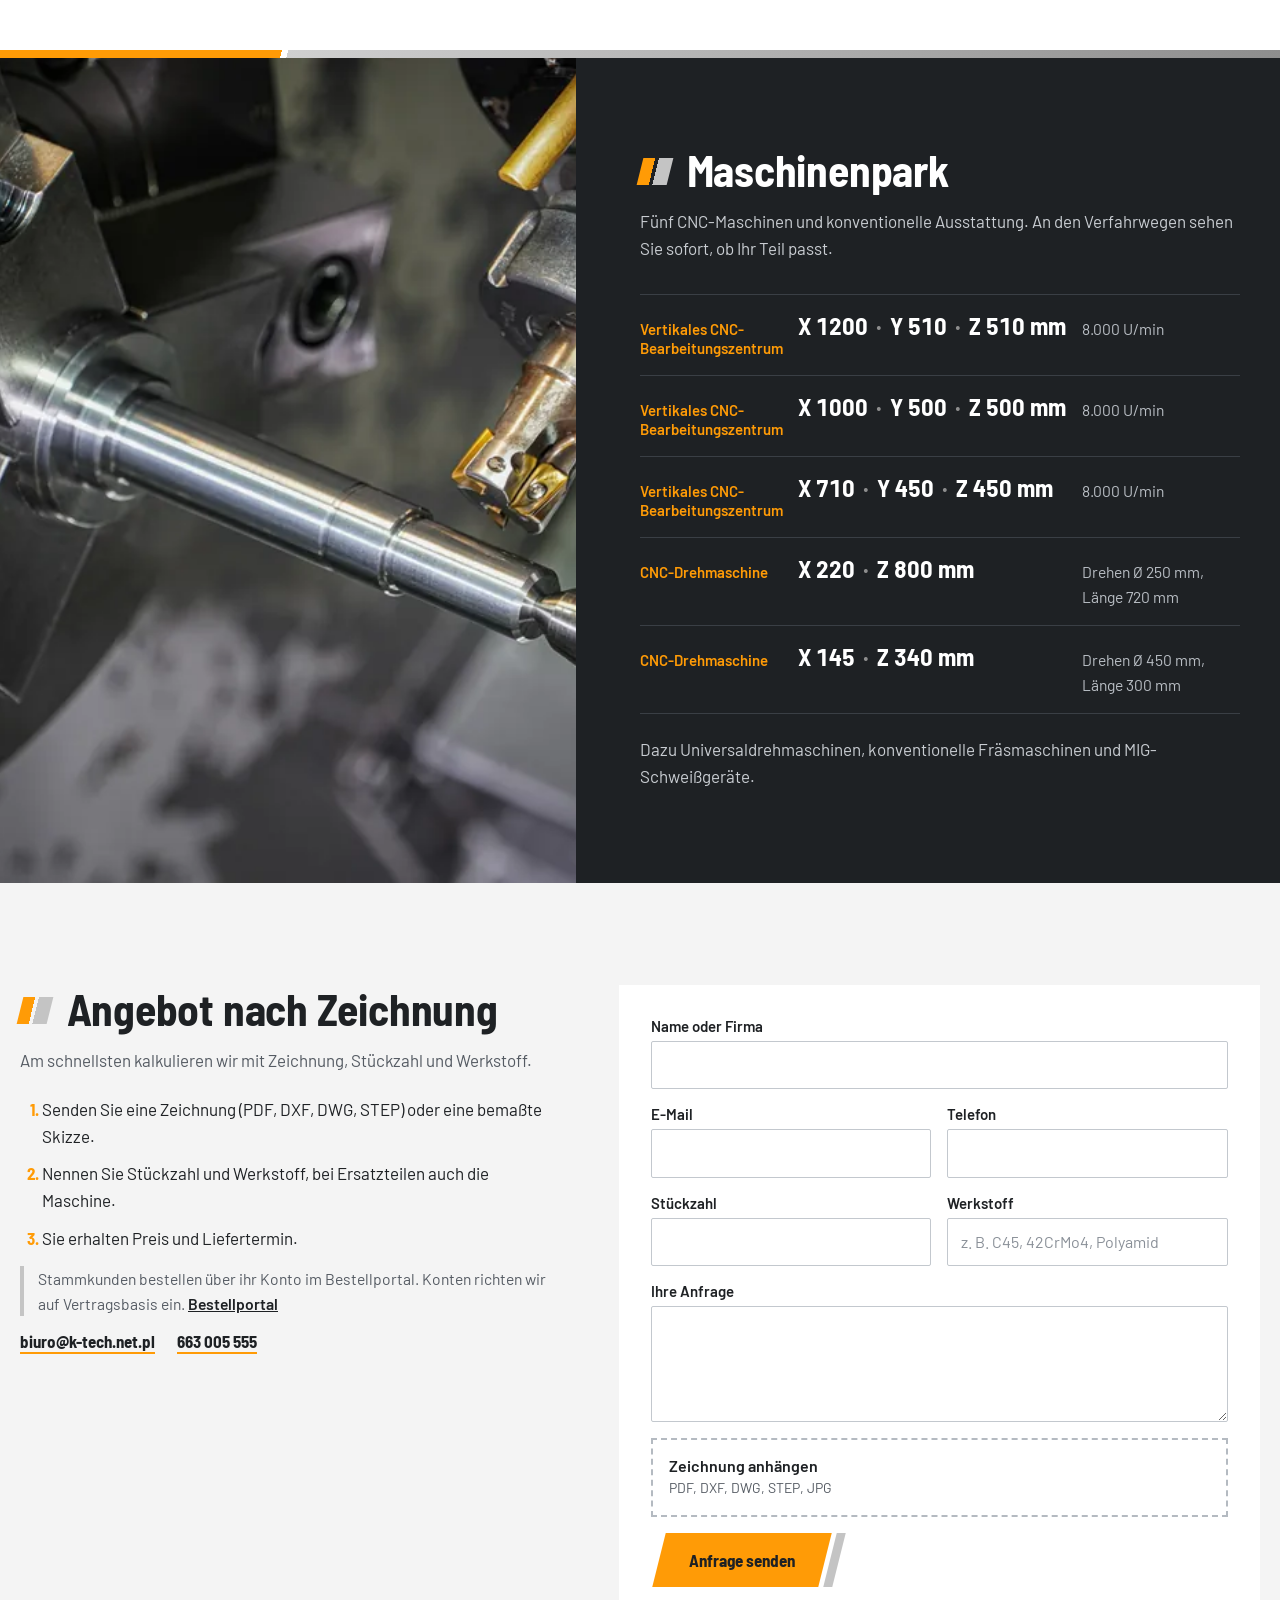
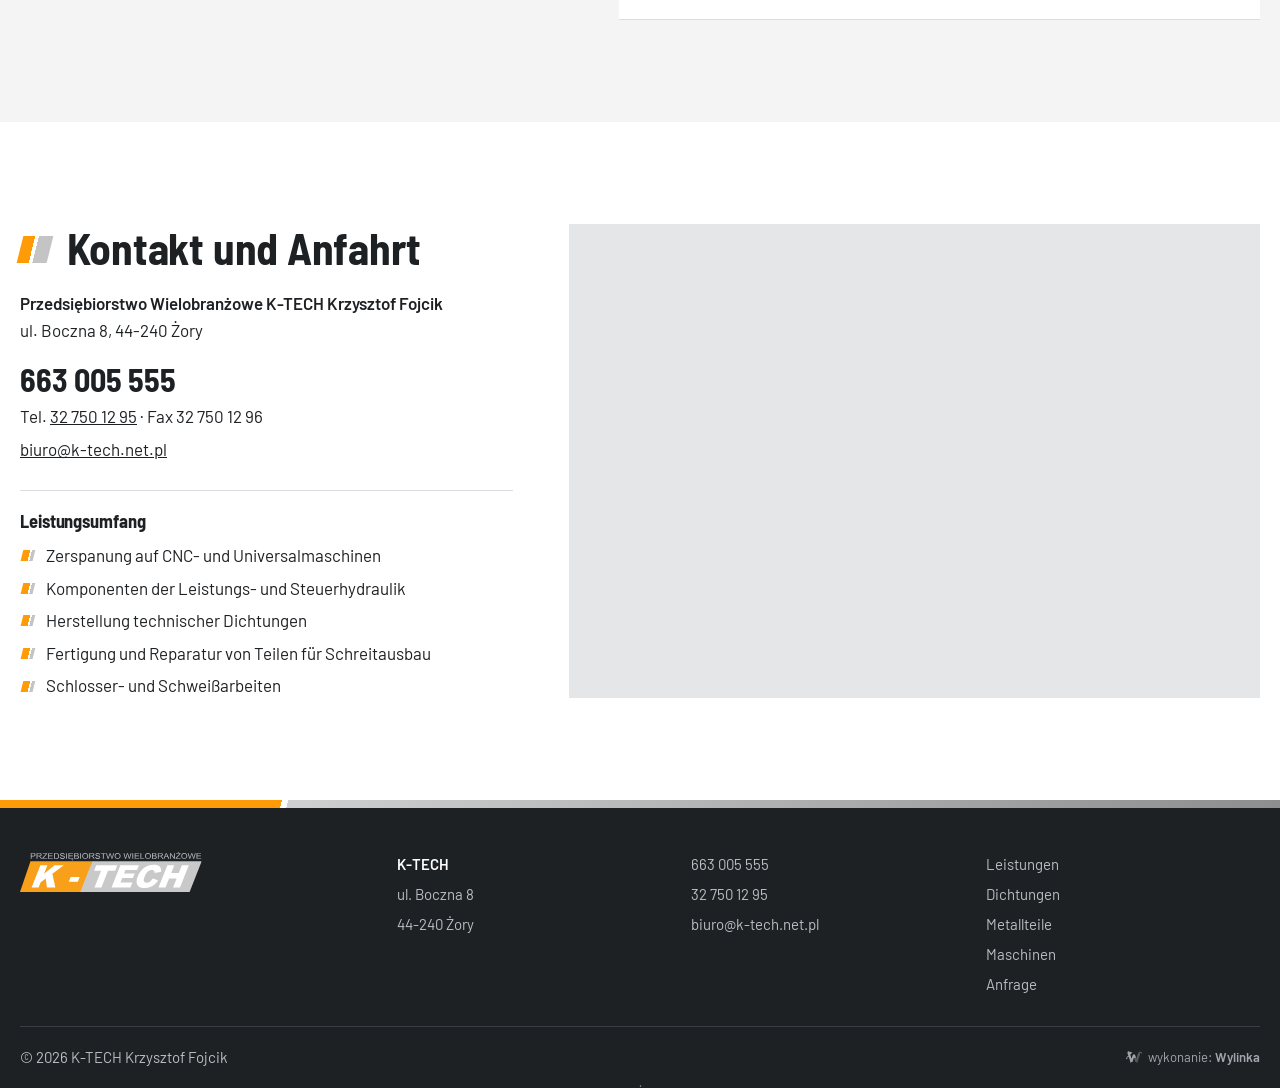
==== commit 1abeeb1c: "Uwagi K-Tech 17.11: tlo z rysunkiem dlawicy, nowe haslo, Elementy metalowe w menu, profile z wykazu " ====
--- a/de/index.html
+++ b/de/index.html
@@ -4,7 +4,7 @@
 <meta charset="utf-8">
 <meta name="viewport" content="width=device-width,initial-scale=1,viewport-fit=cover">
 <meta name="robots" content="noindex,nofollow">
-<title>K-Tech Żory, Polen - CNC-Bearbeitung, Hydraulikteile, STECKO-Blöcke, Dichtungen</title>
+<title>K-Tech Żory, Polen - Metallteile für die Leistungshydraulik und technische Dichtungen</title>
 <meta name="description" content="CNC-Drehen und -Fräsen in Żory (Polen): STECKO-Blöcke und -Anschlüsse, Kolben, Führungsbuchsen, technische Dichtungen, Teile für Schreitausbau, Schweißkonstruktionen. Angebot nach Zeichnung.">
 <meta name="theme-color" content="#FFFFFF">
 <link rel="alternate" hreflang="pl" href="https://disaster26.github.io/ktech-koncepcja/">
@@ -42,8 +42,8 @@
     <nav class="nav" aria-label="Menu">
       <a href="#oferta">Leistungen</a>
       <a href="../uszczelnienia/">Dichtungen</a>
+      <a href="#wyroby">Metallteile</a>
       <a href="#maszyny">Maschinen</a>
-      <a href="#wyroby">Katalog</a>
       <a href="#wycena">Anfrage</a>
       <a href="#kontakt">Kontakt</a>
     </nav>
@@ -55,8 +55,8 @@
     <nav aria-label="Menu">
       <a href="#oferta">Leistungen</a>
       <a href="../uszczelnienia/">Dichtungen</a>
+      <a href="#wyroby">Metallteile</a>
       <a href="#maszyny">Maschinen</a>
-      <a href="#wyroby">Katalog</a>
       <a href="#wycena">Anfrage</a>
       <a href="#kontakt">Kontakt</a>
     </nav>
@@ -70,66 +70,11 @@
 <main id="tresc">
 
 <section class="hero" id="start">
-  <svg class="hero-rys" viewBox="0 0 900 640" preserveAspectRatio="xMidYMid meet" aria-hidden="true" focusable="false">
-  <defs>
-    <pattern id="kres" width="9" height="9" patternUnits="userSpaceOnUse" patternTransform="rotate(45)"><line x1="0" y1="0" x2="0" y2="9" stroke="#9EA5AD" stroke-width="1"/></pattern>
-    <marker id="gr" viewBox="0 0 10 10" refX="10" refY="5" markerWidth="9" markerHeight="9" orient="auto-start-reverse"><path d="M0 1.6 10 5 0 8.4Z" fill="#4A5058"/></marker>
-  </defs>
-  <g fill="none" stroke="#3E444B" stroke-width="1.6" stroke-linejoin="round">
-    <!-- tuleja cylindra -->
-    <rect x="150" y="150" width="710" height="26" fill="url(#kres)"/>
-    <!-- tłok w przekroju z rowkiem -->
-    <path d="M150 214 162 202H238L250 214V300Q250 306 256 306H586Q592 306 592 300V214L604 202H860V420H150Z" fill="url(#kres)"/>
-    <path d="M232 420V372H860" stroke-width="1.1"/>
-    <path d="M640 202V250H700V202" stroke-width="1.1"/>
-    <!-- uszczelka DSn w rowku -->
-    <path d="M262 182H292V232H262Z" fill="#fff"/>
-    <path d="M550 182H580V232H550Z" fill="#fff"/>
-    <path d="M300 236 300 192 330 178H512L542 192V236Z" fill="#2E8B57" stroke="#3E444B"/>
-    <path d="M256 236H586V292Q586 304 574 304H268Q256 304 256 292Z" fill="#1F6B41"/>
-  </g>
-  <!-- osie i linie wymiarowe -->
-  <g fill="none" stroke="#5B6168" stroke-width=".9">
-    <path d="M40 560H880" stroke-dasharray="26 6 4 6"/>
-    <path d="M421 110V330" stroke-dasharray="18 5 3 5" stroke="#8C939B"/>
-    <!-- pomocnicze -->
-    <path d="M44 176H148M84 202H148M124 306H248M256 116V300M586 116V300M250 314V486M592 314V486"/>
-    <!-- wymiary -->
-    <path d="M58 556V180" marker-end="url(#gr)"/>
-    <path d="M98 556V206" marker-end="url(#gr)"/>
-    <path d="M138 556V310" marker-end="url(#gr)"/>
-    <path d="M260 124H582" marker-start="url(#gr)" marker-end="url(#gr)"/>
-    <path d="M254 476H588" marker-start="url(#gr)" marker-end="url(#gr)"/>
-    <path d="M163 201 112 140H86"/>
-    <path d="M253 302 205 350H184"/>
-  </g>
-  <g fill="#3E444B" font-family="Barlow,sans-serif" font-size="19">
-    <text transform="translate(51 470) rotate(-90)">ØD3 H10</text>
-    <text transform="translate(91 470) rotate(-90)">ØD1 <tspan font-size="12" dy="-7">-0,2</tspan></text>
-    <text transform="translate(131 470) rotate(-90)">ØD2 h10</text>
-    <text x="414" y="116">h</text>
-    <text x="402" y="468">L <tspan font-size="12" dy="-7">+0,2</tspan></text>
-    <text x="76" y="134">r</text>
-    <text x="170" y="356">R</text>
-  </g>
-  <!-- tabliczka rysunkowa -->
-  <g fill="none" stroke="#3E444B" stroke-width="1.2">
-    <rect x="610" y="520" width="270" height="96" fill="#F4F5F7"/>
-    <path d="M610 552H880M610 584H880M730 552V616M806 584V616"/>
-  </g>
-  <g fill="#3E444B" font-family="Barlow,sans-serif" font-size="15">
-    <text x="622" y="542" font-weight="600">K-TECH Żory</text>
-    <text x="622" y="574">DSn</text>
-    <text x="742" y="574">KT-DSn01</text>
-    <text x="622" y="606">d1 x d2 x h</text>
-    <text x="742" y="606">2:1</text>
-    <text x="818" y="606">A4</text>
-  </g>
-</svg>
+  <div class="hero-tlo" aria-hidden="true"><svg class="hero-rys" focusable="false" viewBox="0 0 398 413"><g fill="none" stroke="currentColor" stroke-linecap="round" stroke-linejoin="round"><path stroke-width=".9" d="M117.3 225.2L286.4 225.2M218.1 225.2L218.1 144.8M209.6 136L209.6 226.2M176.3 151.5L176.3 226.2M176.3 136L176.3 151.5M176.3 150.4L176.3 151.5M176.3 136L176.3 150.4M117.3 134.9L117.3 225.2M286.4 117.6L286.4 225.2M278.6 225.2L278.6 134.9M258.2 134.9L258.2 225.2M249.8 225.2L249.8 144.8M117.3 225.2L117.3 315.5M176.3 316.5L176.3 226.2M209.6 226.2L209.6 316.5M218.1 225.2L218.1 305.6M249.8 225.2L249.8 305.6M258.2 315.5L258.2 225.2M278.6 225.2L278.6 315.5M286.4 332.7L286.4 225.2M117.3 150.4L117.3 144.8M117.3 321.2L117.3 315.5M255.4 108.2L255.4 59.9M286.4 108.2L286.4 59.9M255.4 62.8L260.4 63.6M260.4 63.6L260.4 61.8M260.4 61.8L255.4 62.8M286.4 62.8L281.4 61.8M281.4 61.8L281.4 63.6M281.4 63.6L286.4 62.8M255.4 62.8L286.4 62.8M280.7 98.2L286.4 103.8M286.4 103.8L286.4 117.6M278.6 137.7L278.6 134.9M278.6 134.9L258.2 134.9M258.2 134.9L258.2 150.4M258.2 150.4L249.8 150.4M176.3 150.4L167.8 150.4M167.8 150.4L167.8 144.8M136.1 144.8L136.1 150.4M218.1 150.4L209.6 150.4M209.6 151.5L209.6 133.1M209.6 133.1C209.6 132.4 209 131.7 208.1 131.7M208.1 131.7L177.8 131.7M177.8 131.7C176.9 131.7 176.3 132.4 176.3 133.1M176.3 133.1L176.3 151.5M122.9 150.4L136.1 150.4M122.9 150.4L117.3 144.8M140.4 98.2L198.4 98.2M198.4 98.2C198.8 98.2 199 98.4 199 98.8M199 98.8L199 109M218.7 109L218.7 98.8M218.7 98.8C218.7 98.4 219 98.2 219.3 98.2M219.3 98.2L238.6 98.2M238.6 98.2L241.2 108.2M241.2 108.2L255.4 108.2M255.4 108.2L258 98.2M258 98.2L280.7 98.2M201.4 111.8L215.9 111.8M201.8 111.9C200.2 111.9 199 110.7 199 109.1M199 109.1L199 109C199 109 199 109 199 109M215.9 111.9C217.5 111.9 218.7 110.7 218.7 109.1M218.7 109.1L218.7 109C218.7 109 218.7 109 218.7 109M199 98.8L198.4 98.2M198.4 98.2L131.3 98.2M131.3 98.2L117.3 112.4M117.3 112.4L117.3 144.8M117.3 144.8L122.9 150.4M122.9 150.4L136.1 150.4M176.3 151.5L176.3 133.1M177.8 131.7L208.1 131.7M209.6 133.1L209.6 151.5M209.6 150.4L218.1 150.4M218.1 150.4L218.1 144.8M249.8 144.8L249.8 150.4M167.8 144.8L167.8 150.4M249.8 150.4L258.2 150.4M167.8 150.4L176.3 150.4M258.2 150.4L258.2 134.9M258.2 134.9L278.6 134.9M278.6 134.9L278.6 137.7M278.6 137.7L281.3 137.7M281.3 137.7L286.2 132.9M286.2 132.9L286.4 103.8M286.4 103.8L280.7 98.2M280.7 98.2L258 98.2M258 98.2L255.4 108.2M255.4 108.2L241.2 108.2M241.2 108.2L238.6 98.2M238.6 98.2L219.3 98.2M219.3 98.2L218.7 98.8M281.3 137.7L281.3 225.2M281.3 225.2L281.3 312.6M122.9 299.9L117.3 305.6M117.3 305.6L117.3 338.1M117.3 338.1L131.3 352.1M131.3 352.1L198.4 352.1M198.4 352.1L199 351.6M199 351.6L199 341.2M199 341.2L199.1 339.6M199.1 339.6L200.6 338.3M200.6 338.3L201.8 338.6M201.8 338.6L215.9 338.6M215.9 338.6L218.3 338.8M218.3 338.8L218.7 340.6M218.7 340.6L218.7 351.6M218.7 351.6L219.3 352.1M219.3 352.1L238.6 352.1M238.6 352.1L241.2 342.3M241.2 342.3L255.4 342.3M255.4 342.3L258 352.1M258 352.1L280.7 352.1M280.7 352.1L286.4 346.5M286.4 346.5L286.2 317.6M286.2 317.6L281.3 312.6M281.3 312.6L278.6 312.6M278.6 312.6L278.6 315.5M278.6 315.5L258.2 315.5M258.2 315.5L258.2 299.9M258.2 299.9L249.8 299.9M249.8 299.9L249.8 305.6M249.8 305.6L218.1 305.6M218.1 305.6L218.1 299.9M218.1 299.9L209.6 299.9M209.6 299.9L209.6 317.2M209.6 317.2L208.1 318.6M208.1 318.6L177.8 318.6M177.8 318.6L176.3 317.2M176.3 317.2L176.3 299.9M176.3 299.9L167.8 299.9M167.8 299.9L167.8 305.6M167.8 305.6L136.1 305.6M136.1 305.6L136.1 299.9M136.1 299.9L122.9 299.9M122.9 299.9L122.9 299.9M167.8 144.8L136.1 144.8M218.1 144.8L249.8 144.8"/><path stroke-width=".35" d="M240 287.8L228.4 305.6M228.4 305.6L223 297.2M223 297.2L233.9 297.2M168.4 80.4L156.8 98.2M156.8 98.2L151.4 89.8M151.4 89.8L162.2 89.8M108.8 337.5L108.8 326.6M294.8 37.2L294.8 48.2M99.4 320.3L117.3 332M304.2 54.4L286.4 42.8M117.3 332L108.8 337.5M286.4 42.8L294.8 37.2M176.3 133.1L176.3 151.5M209.6 133.1L209.6 151.5M218.1 144.8L218.1 150.4M208.1 131.7L177.8 131.7M177.8 131.7C176.9 131.7 176.3 132.4 176.3 133.1M209.6 133.1C209.6 132.4 209 131.7 208.1 131.7M199 98.8L199 109.2M199 98.8C199 98.4 198.8 98.2 198.4 98.2M280.7 352.1L258.2 352.1M280.7 352.1L258.2 352.1M280.7 352.1L258.2 352.1M280.7 352.1L258.2 352.1M280.7 352.1L258.2 352.1M280.7 352.1L258.2 352.1M286.4 346.5L280.7 352.1M258.2 150.4L258.2 134.9M258.2 150.4L258.2 134.9M249.8 144.8L249.8 150.4M167.8 144.8L167.8 150.4M255.4 108.2L241.2 108.2M218.7 98.8L218.7 109.2M219.3 98.2C219 98.2 218.7 98.4 218.7 98.8M241.2 108.2L238.6 98.2M278.6 134.9L258.2 134.9M255.4 108.2L258 98.2M286.4 103.8L280.7 98.2M286.4 117.6L286.4 103.8M278.6 137.7L278.6 134.9M140.4 98.2L140.4 98.2M167.8 150.4L167.8 144.8M249.8 150.4L258.2 150.4M167.8 150.4L176.3 150.4M209.6 150.4L218.1 150.4M105.4 150.4L113.8 150.4M190 98.2L198.4 98.2M190 98.2L140.4 98.2M199 98.8L199 98.2M218.7 98.8L218.7 98.2M219.3 98.2L238.6 98.2M258 98.2L280.7 98.2M176.3 151.5L176.3 209.7M209.6 151.5L209.6 209.7M176.3 206.9L179.9 207.5M179.9 207.5L179.9 206.2M179.9 206.2L176.3 206.9M209.6 206.9L206 206.2M206 206.2L206 207.5M206 207.5L209.6 206.9M176.3 206.9L209.6 206.9M198.8 352L200.2 355.4M200.2 355.4L201.3 354.8M201.3 354.8L198.8 352M198.8 352L217.5 380.7M218.8 351.9L215.6 353.6M215.6 353.6L216.3 354.5M216.3 354.5L218.8 351.9M218.8 351.9L205.2 362M280.7 352.1L280.7 390.2M286.4 346.5L286.4 390.2M280.7 387.4L277.1 386.8M277.1 386.8L277.1 388M277.1 388L280.7 387.4M286.4 387.4L290.1 388M290.1 388L290.1 386.8M290.1 386.8L286.4 387.4M269.8 387.4L297.4 387.4M258.2 315.5L258.2 374.7M278.6 315.5L278.6 374.7M258.2 371.9L261.9 372.5M261.9 372.5L261.9 371.2M261.9 371.2L258.2 371.9M278.6 371.9L274.8 371.2M274.8 371.2L274.8 372.5M274.8 372.5L278.6 371.9M258.2 371.9L278.6 371.9M258.2 331L258.2 406M286.4 331L286.4 406M258.2 403.2L261.9 403.8M261.9 403.8L261.9 402.5M261.9 402.5L258.2 403.2M286.4 403.2L282.8 402.5M282.8 402.5L282.8 403.8M282.8 403.8L286.4 403.2M258.2 403.2L286.4 403.2M209.6 317.2L207.9 314M207.9 314L206.9 314.8M206.9 314.8L209.6 317.2M209.6 317.2L180.5 279M177.4 317.3L180.2 314.9M180.2 314.9L179.2 314.1M179.2 314.1L177.4 317.3M177.4 317.3L194.3 297.2M200.3 111.3L202.8 108.6M202.8 108.6L201.8 107.9M201.8 107.9L200.3 111.3M200.3 111.3L220.2 80M218.1 110.8L215.8 107.9M215.8 107.9L215 108.9M215 108.9L218.1 110.8M218.1 110.8L206.9 101M199 98.2L199 59.9M218.7 98.2L218.7 59.9M199 62.8L202.6 63.4M202.6 63.4L202.6 62.1M202.6 62.1L199 62.8M218.7 62.8L215.1 62.1M215.1 62.1L215.1 63.4M215.1 63.4L218.7 62.8M199 62.8L218.7 62.8M241.2 108.2L241.2 59.9M255.4 108.2L255.4 59.9M241.2 62.8L244.8 63.4M244.8 63.4L244.8 62.1M244.8 62.1L241.2 62.8M255.4 62.8L251.8 62.1M251.8 62.1L251.8 63.4M251.8 63.4L255.4 62.8M241.2 62.8L255.4 62.8M238.6 98.2L233.3 78.2M234 80.9L230.3 81.2M230.3 81.2L230.7 82.5M230.7 82.5L234 80.9M241.2 79.8L244.8 80.6M244.8 80.6L244.8 79.2M244.8 79.2L241.2 79.8M224.2 85.7C232.1 79.6 242.7 78.3 252 82M258 98.2L263.4 78.2M262.7 80.9L266 82.5M266 82.5L266.3 81.2M266.3 81.2L262.7 80.9M255.4 79.8L251.8 79.2M251.8 79.2L251.8 80.6M251.8 80.6L255.4 79.8M272.4 85.7C264.5 79.6 254 78.3 244.7 82M117.3 106.7L117.3 41.1M218.7 106.7L218.7 41.1M117.3 43.8L120.9 44.4M120.9 44.4L120.9 43.2M120.9 43.2L117.3 43.8M218.7 43.8L215.1 43.2M215.1 43.2L215.1 44.4M215.1 44.4L218.7 43.8M117.3 43.8L218.7 43.8M117.3 112.4L117.3 15.8M286.4 112.4L286.4 15.8M117.3 18.6L120.9 19.2M120.9 19.2L120.9 17.9M120.9 17.9L117.3 18.6M286.4 18.6L282.8 17.9M282.8 17.9L282.8 19.2M282.8 19.2L286.4 18.6M117.3 18.6L286.4 18.6M140.4 98.2L22.4 98.2M140.4 352.1L22.4 352.1M25.2 98.2L24.6 101.9M24.6 101.9L25.8 101.9M25.8 101.9L25.2 98.2M25.2 352.1L25.8 348.5M25.8 348.5L24.6 348.5M24.6 348.5L25.2 352.1M25.2 98.2L25.2 352.1M215.9 338.6L365.1 338.6M215.9 111.8L365.1 111.8M362.3 338.6L362.9 335M362.9 335L361.7 335M361.7 335L362.3 338.6M362.3 111.8L361.7 115.4M361.7 115.4L362.9 115.4M362.9 115.4L362.3 111.8M362.3 338.6L362.3 111.8M255.4 108.2L387.9 108.2M255.4 342.3L387.9 342.3M385.1 108.2L384.5 111.8M384.5 111.8L385.7 111.8M385.7 111.8L385.1 108.2M385.1 342.3L385.7 338.7M385.7 338.7L384.5 338.7M384.5 338.7L385.1 342.3M385.1 108.2L385.1 342.3M117.3 129.3L117.3 112.4M117.3 112.4L131.3 98.2M278.6 137.7L281.3 137.7M281.3 137.7L286.2 132.9M278.6 315.5L342.5 315.5M278.6 134.9L342.5 134.9M339.6 315.5L340.4 311.9M340.4 311.9L339 311.9M339 311.9L339.6 315.5M339.6 134.9L339 138.5M339 138.5L340.4 138.5M340.4 138.5L339.6 134.9M339.6 315.5L339.6 134.9M281.3 312.6L312.4 312.6M281.3 137.7L312.4 137.7M309.5 312.6L310.1 309M310.1 309L308.9 309M308.9 309L309.5 312.6M309.5 137.7L308.9 141.4M308.9 141.4L310.1 141.4M310.1 141.4L309.5 137.7M309.5 312.6L309.5 137.7M170 150.4L82.6 150.4M170 299.9L82.6 299.9M85.4 150.4L84.8 154M84.8 154L86 154M86 154L85.4 150.4M85.4 299.9L86 296.3M86 296.3L84.8 296.3M84.8 296.3L85.4 299.9M85.4 150.4L85.4 299.9M177.8 131.7L42.4 131.7M177.8 320.7L42.4 320.7M45.2 131.7L44.6 135.4M44.6 135.4L45.9 135.4M45.9 135.4L45.2 131.7M45.2 320.7L45.9 317.1M45.9 317.1L44.6 317.1M44.6 317.1L45.2 320.7M45.2 131.7L45.2 320.7M117.3 112.4L117.3 98.2M209.6 150.4L209.6 181.5M218.1 150.4L218.1 181.5M209.6 178.6L206 178M206 178L206 179.3M206 179.3L209.6 178.6M218.1 178.6L221.7 179.3M221.7 179.3L221.7 178M221.7 178L218.1 178.6M198.5 178.6L229 178.6M249.8 150.4L249.8 181.5M258.2 150.4L258.2 181.5M249.8 178.6L246.2 178M246.2 178L246.2 179.3M246.2 179.3L249.8 178.6M258.2 178.6L261.9 179.3M261.9 179.3L261.9 178M261.9 178L258.2 178.6M238.7 178.6L269.2 178.6M117.3 144.8L117.3 150.4M117.3 150.4L117.3 181.5M122.9 150.4L122.9 181.5M117.3 178.6L113.7 178M113.7 178L113.7 179.3M113.7 179.3L117.3 178.6M122.9 178.6L126.5 179.3M126.5 179.3L126.5 178M126.5 178L122.9 178.6M106.2 178.6L133.8 178.6M286.2 132.9L286.2 137.7M281.3 137.7L281.3 181.5M286.2 137.7L286.2 181.5M281.3 178.6L277.7 178M277.7 178L277.7 179.3M277.7 179.3L281.3 178.6M286.2 178.6L289.8 179.3M289.8 179.3L289.8 178M289.8 178L286.2 178.6M270.3 178.6L297.2 178.6M286.4 106.2L278.3 98.2M286.4 112.2L272.4 98.2M286.4 118.1L266.4 98.2M286.2 124.1L260.4 98.2M286.2 130L257.3 101.1M284.7 134.4L256 105.8M281.7 137.4L252.4 108.2M273.2 134.9L246.4 108.2M239.4 101.2L236.6 98.2M267.2 134.9L230.6 98.2M261.2 134.9L224.6 98.2M258.2 137.9L218.9 98.6M258.2 143.9L218.7 104.3M258.2 149.9L218.6 110.2M252.8 150.4L249.8 147.4M247.1 144.8L214.1 111.8M241.1 144.8L208.2 111.8M199 102.6L194.7 98.2M235.1 144.8L202.2 111.9M199 108.6L188.7 98.2M229.2 144.8L182.7 98.2M223.2 144.8L176.7 98.2M218.1 145.6L209.6 137.1M204.2 131.7L170.7 98.2M216.9 150.4L209.6 143.1M198.2 131.7L164.7 98.2M210.9 150.4L209.6 149.1M192.3 131.7L158.8 98.2M186.3 131.7L152.8 98.2M180.3 131.7L146.8 98.2M176.3 133.7L140.8 98.2M176.3 139.7L134.8 98.2M176.3 145.7L130.1 99.5M175 150.4L127.1 102.5M169 150.4L167.8 149.2M163.4 144.8L124.1 105.5M157.5 144.8L121.1 108.5M151.5 144.8L118.1 111.4M145.5 144.8L117.3 116.6M139.5 144.8L117.3 122.6M136.1 147.4L117.3 128.6M133.1 150.4L117.3 134.4M127.1 150.4L117.3 140.4M286.2 321.5L278.6 313.8M286.2 327.5L274.2 315.5M286.4 333.6L268.2 315.5M258.2 305.4L252.6 299.9M286.4 339.6L262.2 315.5M258.2 311.4L249.8 303M286.4 345.6L246.4 305.6M283.8 349L240.4 305.6M280.8 352.1L234.4 305.6M275 352.1L228.4 305.6M269 352.1L222.4 305.6M218.1 301.1L216.8 299.9M263 352.1L256.2 345.4M253.1 342.3L210.8 299.9M247.1 342.3L209.6 304.7M241.2 342.4L209.6 310.7M240 347.1L209.6 316.6M238.7 351.8L205.6 318.6M233.1 352.1L199.6 318.6M227.1 352.1L218.7 343.7M213.5 338.6L193.6 318.6M176.3 301.4L174.9 299.9M221.1 352.1L218.7 349.7M207.5 338.6L187.6 318.6M176.3 307.4L169 299.9M201.5 338.4L181.7 318.6M176.3 313.2L167.8 304.8M199 341.9L162.6 305.6M199 348L156.6 305.6M197.2 352.1L150.6 305.6M191.2 352.1L144.6 305.6M185.2 352.1L138.8 305.6M136.1 303L133.1 299.9M179.2 352.1L127.1 299.9M173.3 352.1L122 300.9M167.3 352.1L119 303.8M161.3 352.1L117.3 308.1M155.3 352.1L117.3 314.1M149.3 352.1L117.3 320.1M143.3 352.1L117.3 326M137.3 352.1L117.3 332M131.4 352.1L117.3 338M218.1 150.4L218.1 209.7M249.8 150.4L249.8 209.7M218.1 206.9L221.7 207.5M221.7 207.5L221.7 206.2M221.7 206.2L218.1 206.9M249.8 206.9L246.2 206.2M246.2 206.2L246.2 207.5M246.2 207.5L249.8 206.9M218.1 206.9L249.8 206.9M167.8 150.4L167.8 209.7M136.1 150.4L136.1 209.7M167.8 206.9L164.2 206.2M164.2 206.2L164.2 207.5M164.2 207.5L167.8 206.9M136.1 206.9L139.7 207.5M139.7 207.5L139.7 206.2M139.7 206.2L136.1 206.9M167.8 206.9L136.1 206.9M176.3 150.4L176.3 181.5M167.8 150.4L167.8 181.5M176.3 178.6L179.9 179.3M179.9 179.3L179.9 178M179.9 178L176.3 178.6M167.8 178.6L164.2 178M164.2 178L164.2 179.3M164.2 179.3L167.8 178.6M187.2 178.6L156.9 178.6M136.1 144.8L62.4 144.8M136.1 305.6L62.4 305.6M65.2 144.8L64.6 148.4M64.6 148.4L65.9 148.4M65.9 148.4L65.2 144.8M65.2 305.6L65.9 302M65.9 302L64.6 302M64.6 302L65.2 305.6M65.2 144.8L65.2 305.6"/></g><path fill="currentColor" d="M176.3 206.9L179.9 207.5L179.9 206.2L176.3 206.9M209.6 206.9L206 206.2L206 207.5L209.6 206.9M198.8 352L200.2 355.4L201.3 354.8L198.8 352M218.8 351.9L215.6 353.6L216.3 354.5L218.8 351.9M280.7 387.4L277.1 386.8L277.1 388L280.7 387.4M286.4 387.4L290.1 388L290.1 386.8L286.4 387.4M258.2 371.9L261.9 372.5L261.9 371.2L258.2 371.9M278.6 371.9L274.8 371.2L274.8 372.5L278.6 371.9M258.2 403.2L261.9 403.8L261.9 402.5L258.2 403.2M286.4 403.2L282.8 402.5L282.8 403.8L286.4 403.2M209.6 317.2L207.9 314L206.9 314.8L209.6 317.2M177.4 317.3L180.2 314.9L179.2 314.1L177.4 317.3M200.3 111.3L202.8 108.6L201.8 107.9L200.3 111.3M218.1 110.8L215.8 107.9L215 108.9L218.1 110.8M199 62.8L202.6 63.4L202.6 62.1L199 62.8M218.7 62.8L215.1 62.1L215.1 63.4L218.7 62.8M241.2 62.8L244.8 63.4L244.8 62.1L241.2 62.8M255.4 62.8L251.8 62.1L251.8 63.4L255.4 62.8M234 80.9L230.3 81.2L230.7 82.5L234 80.9M241.2 79.8L244.8 80.6L244.8 79.2L241.2 79.8M262.7 80.9L266 82.5L266.3 81.2L262.7 80.9M255.4 79.8L251.8 79.2L251.8 80.6L255.4 79.8M255.4 62.8L260.4 63.6L260.4 61.8L255.4 62.8M286.4 62.8L281.4 61.8L281.4 63.6L286.4 62.8M117.3 43.8L120.9 44.4L120.9 43.2L117.3 43.8M218.7 43.8L215.1 43.2L215.1 44.4L218.7 43.8M117.3 18.6L120.9 19.2L120.9 17.9L117.3 18.6M286.4 18.6L282.8 17.9L282.8 19.2L286.4 18.6M25.2 98.2L24.6 101.9L25.8 101.9L25.2 98.2M25.2 352.1L25.8 348.5L24.6 348.5L25.2 352.1M362.3 338.6L362.9 335L361.7 335L362.3 338.6M362.3 111.8L361.7 115.4L362.9 115.4L362.3 111.8M385.1 108.2L384.5 111.8L385.7 111.8L385.1 108.2M385.1 342.3L385.7 338.7L384.5 338.7L385.1 342.3M339.6 315.5L340.4 311.9L339 311.9L339.6 315.5M339.6 134.9L339 138.5L340.4 138.5L339.6 134.9M309.5 312.6L310.1 309L308.9 309L309.5 312.6M309.5 137.7L308.9 141.4L310.1 141.4L309.5 137.7M85.4 150.4L84.8 154L86 154L85.4 150.4M85.4 299.9L86 296.3L84.8 296.3L85.4 299.9M45.2 131.7L44.6 135.4L45.9 135.4L45.2 131.7M45.2 320.7L45.9 317.1L44.6 317.1L45.2 320.7M209.6 178.6L206 178L206 179.3L209.6 178.6M218.1 178.6L221.7 179.3L221.7 178L218.1 178.6M249.8 178.6L246.2 178L246.2 179.3L249.8 178.6M258.2 178.6L261.9 179.3L261.9 178L258.2 178.6M117.3 178.6L113.7 178L113.7 179.3L117.3 178.6M122.9 178.6L126.5 179.3L126.5 178L122.9 178.6M281.3 178.6L277.7 178L277.7 179.3L281.3 178.6M286.2 178.6L289.8 179.3L289.8 178L286.2 178.6M218.1 206.9L221.7 207.5L221.7 206.2L218.1 206.9M249.8 206.9L246.2 206.2L246.2 207.5L249.8 206.9M167.8 206.9L164.2 206.2L164.2 207.5L167.8 206.9M136.1 206.9L139.7 207.5L139.7 206.2L136.1 206.9M176.3 178.6L179.9 179.3L179.9 178L176.3 178.6M167.8 178.6L164.2 178L164.2 179.3L167.8 178.6M65.2 144.8L64.6 148.4L65.9 148.4L65.2 144.8M65.2 305.6L65.9 302L64.6 302L65.2 305.6"/><g fill="currentColor" font-family="Barlow,Arial,sans-serif"><text x="223.1" y="295.6" font-size="8.5">3.2</text><text x="151.5" y="88.2" font-size="8.5">3.2</text><text x="107.3" y="337.4" font-size="8.5" transform="rotate(-90 107.3 337.4)">6.3</text><text x="296.4" y="37.4" font-size="8.5" transform="rotate(90 296.4 37.4)">6.3</text><text x="184.7" y="203.6" font-size="8.5">14.6</text><text x="203.3" y="198.4" font-size="5.6">+0.1</text><text x="209.3" y="362" font-size="8.5" transform="rotate(56.7 209.3 362)">R 0.2</text><text x="292.7" y="384" font-size="8.5">2×45°</text><text x="262.6" y="368.6" font-size="8.5">7.2</text><text x="276.4" y="363.5" font-size="5.6">+0.2</text><text x="267.6" y="399.9" font-size="8.5">10</text><text x="279.2" y="394.8" font-size="5.6">+0.2</text><text x="185.6" y="280" font-size="8.5" transform="rotate(52.7 185.6 280)">R 0.5</text><text x="209" y="91.6" font-size="8.5" transform="rotate(-57.5 209 91.6)">R 1</text><text x="206.6" y="59.4" font-size="8.5">7</text><text x="246" y="59.4" font-size="8.5">5</text><text x="230.9" y="77.7" font-size="8.5" transform="rotate(-7.5 230.9 77.7)">15°</text><text x="253.2" y="76" font-size="8.5" transform="rotate(7.5 253.2 76)">15°</text><text x="266.6" y="59.4" font-size="8.5">11</text><text x="163.4" y="40.5" font-size="8.5">34</text><text x="197.2" y="15.3" font-size="8.5">75</text><text x="21.9" y="239.1" font-size="8.5" transform="rotate(-90 21.9 239.1)">Ø160f8</text><text x="359" y="235.6" font-size="8.5" transform="rotate(-90 359 235.6)">Ø151</text><text x="353.9" y="212.8" font-size="5.6" transform="rotate(-90 353.9 212.8)">+0.1</text><text x="381.8" y="235.6" font-size="8.5" transform="rotate(-90 381.8 235.6)">Ø153</text><text x="376.7" y="212.8" font-size="5.6" transform="rotate(-90 376.7 212.8)">+0.2</text><text x="384" y="212.8" font-size="5.6" transform="rotate(-90 384 212.8)">-0.2</text><text x="336.4" y="233.3" font-size="8.5" transform="rotate(-90 336.4 233.3)">Ø90</text><text x="331.4" y="215.2" font-size="5.6" transform="rotate(-90 331.4 215.2)">+0.1</text><text x="306.2" y="233.3" font-size="8.5" transform="rotate(-90 306.2 233.3)">Ø86</text><text x="301.1" y="215.2" font-size="5.6" transform="rotate(-90 301.1 215.2)">+0.2</text><text x="82" y="236.8" font-size="8.5" transform="rotate(-90 82 236.8)">Ø81.5</text><text x="77" y="211.6" font-size="5.6" transform="rotate(-90 77 211.6)">+0.1</text><text x="41.9" y="236.7" font-size="8.5" transform="rotate(-90 41.9 236.7)">Ø100</text><text x="36.8" y="213.8" font-size="5.6" transform="rotate(-90 36.8 213.8)">+0.1</text><text x="211.5" y="175.4" font-size="8.5">4</text><text x="251.7" y="175.4" font-size="8.5">3</text><text x="94.2" y="175.4" font-size="8.5">2×45°</text><text x="290.9" y="175.4" font-size="8.5">2×45°</text><text x="225.8" y="203.6" font-size="8.5">15.2</text><text x="143.8" y="203.6" font-size="8.5">15.2</text><text x="169.7" y="175.4" font-size="8.5">4</text><text x="62" y="233.3" font-size="8.5" transform="rotate(-90 62 233.3)">Ø85</text><text x="56.8" y="215.2" font-size="5.6" transform="rotate(-90 56.8 215.2)">+0.2</text></g></svg></div>
   <div class="hero-in">
-    <h1>Wir drehen und fräsen Teile, die unter Druck arbeiten</h1>
-    <p class="lead">CNC-Bearbeitung in Żory, Polen: STECKO-Blöcke, Kolben, Führungsbuchsen, Dichtungen und Teile für Schreitausbau. In Serie oder nach Ihrer Zeichnung.</p>
-    <a class="btn" href="#wycena" id="hero-cta"><span>Zeichnung zur Anfrage senden</span></a>
+    <h1>Metallteile für die Leistungshydraulik und technische Dichtungen</h1>
+    <p class="lead">In Żory, Polen, drehen und fräsen wir STECKO-Blöcke und -Anschlüsse, Kolben, Führungsbuchsen und Teile für Schreitausbau und fertigen die passenden Kolben- und Stangendichtungen. In Serie oder nach Ihrer Zeichnung.</p>
+    <div class="hero-akcje"><a class="btn" href="#wycena" id="hero-cta"><span>Zeichnung zur Anfrage senden</span></a><a class="hero-link" href="../uszczelnienia/">Dichtungskatalog</a></div>
   </div>
 </section>
 <div class="szew" aria-hidden="true"></div>
@@ -188,6 +133,32 @@
   <p>Umlenktrommeln, MIG-Schweißkonstruktionen, Schlosserarbeiten, Fertigung und Reparatur von Teilen für Schreitausbau.</p>
 </article>
     </div>
+  </div>
+</section>
+
+<section class="sekcja" id="wyroby">
+  <div class="wrap">
+    <div class="glowa glowa-rzad">
+      <h2><i class="znak" aria-hidden="true"></i>Metallteile</h2>
+      <p>Ausgewählte Teile für die Leistungshydraulik aus unserer Fertigung. Vollständige Datenblätter mit Maßtabellen bleiben auf den Unterseiten.</p>
+      <div class="kat-nav"><button class="sw-b sw-prev" type="button" aria-label="Zurück" data-kat="-1"></button><button class="sw-b sw-next" type="button" aria-label="Weiter" data-kat="1"></button></div>
+    </div>
+  </div>
+  <div class="kat" tabindex="0" aria-label="Metallteile">
+<figure class="kat-el"><img src="../img/r/ktn-2.webp" alt="STECKO-Block, niedrig, Winkel" loading="lazy" decoding="async" width="638" height="415" draggable="false"><figcaption><b>STECKO-Block, niedrig, Winkel</b><span>DN10 / DN12</span></figcaption></figure>
+<figure class="kat-el"><img src="../img/r/kwf-2.webp" alt="STECKO-Block, hoch, Winkel, gefräst" loading="lazy" decoding="async" width="638" height="415" draggable="false"><figcaption><b>STECKO-Block, hoch, Winkel, gefräst</b><span>DN10 / DN12</span></figcaption></figure>
+<figure class="kat-el"><img src="../img/r/np-2.webp" alt="STECKO-Block, gerade" loading="lazy" decoding="async" width="638" height="415" draggable="false"><figcaption><b>STECKO-Block, gerade</b><span>DN10 / DN12</span></figcaption></figure>
+<figure class="kat-el"><img src="../img/r/zab-3.webp" alt="STECKO-Sicherungsblock" loading="lazy" decoding="async" width="638" height="415" draggable="false"><figcaption><b>STECKO-Sicherungsblock</b><span>DN10 / DN12</span></figcaption></figure>
+<figure class="kat-el"><img src="../img/r/listw-1.webp" alt="Anschlussleiste" loading="lazy" decoding="async" width="638" height="415" draggable="false"><figcaption><b>Anschlussleiste</b><span>DN10 / DN12</span></figcaption></figure>
+<figure class="kat-el"><img src="../img/r/przywk-2.webp" alt="Einschraubanschluss" loading="lazy" decoding="async" width="638" height="415" draggable="false"><figcaption><b>Einschraubanschluss</b><span>DN12</span></figcaption></figure>
+<figure class="kat-el"><img src="../img/r/upust-3.webp" alt="Sitz für Überdruckventil" loading="lazy" decoding="async" width="638" height="415" draggable="false"><figcaption><b>Sitz für Überdruckventil</b></figcaption></figure>
+<figure class="kat-el"><img src="../img/r/sprzeg-2.webp" alt="Kupplung" loading="lazy" decoding="async" width="638" height="415" draggable="false"><figcaption><b>Kupplung</b></figcaption></figure>
+<figure class="kat-el"><img src="../img/r/tlokgwin-2.webp" alt="Kolben 74" loading="lazy" decoding="async" width="638" height="415" draggable="false"><figcaption><b>Kolben 74</b><span>M30x1,5</span></figcaption></figure>
+<figure class="kat-el"><img src="../img/r/tlok5951-1.webp" alt="Kolben 59/44" loading="lazy" decoding="async" width="638" height="415" draggable="false"><figcaption><b>Kolben 59/44</b><span>M28x1,5</span></figcaption></figure>
+<figure class="kat-el"><img src="../img/r/dlaw130-2.webp" alt="Führungsbuchse 130/81,5" loading="lazy" decoding="async" width="638" height="415" draggable="false"><figcaption><b>Führungsbuchse 130/81,5</b></figcaption></figure>
+<figure class="kat-el"><img src="../img/r/pierscdziel-2.webp" alt="Geteilter Ring 73" loading="lazy" decoding="async" width="638" height="415" draggable="false"><figcaption><b>Geteilter Ring 73</b></figcaption></figure>
+<figure class="kat-el"><img src="../img/r/tul4b3-1.webp" alt="Kolben 89/56" loading="lazy" decoding="async" width="638" height="415" draggable="false"><figcaption><b>Kolben 89/56</b></figcaption></figure>
+<figure class="kat-el"><img src="../img/r/btw-3.webp" alt="Umlenktrommel" loading="lazy" decoding="async" width="638" height="415" draggable="false"><figcaption><b>Umlenktrommel</b><span>BTW-03.00</span></figcaption></figure>
   </div>
 </section>
 
@@ -208,31 +179,7 @@
   </div>
 </section>
 
-<section class="sekcja" id="wyroby">
-  <div class="wrap">
-    <div class="glowa glowa-rzad">
-      <h2><i class="znak" aria-hidden="true"></i>Ausgewählte Produkte</h2>
-      <p>Ein Auszug aus dem Katalog. Vollständige Datenblätter mit Maßtabellen bleiben auf den Unterseiten.</p>
-      <div class="kat-nav"><button class="sw-b sw-prev" type="button" aria-label="Zurück" data-kat="-1"></button><button class="sw-b sw-next" type="button" aria-label="Weiter" data-kat="1"></button></div>
-    </div>
-  </div>
-  <div class="kat" tabindex="0" aria-label="Ausgewählte Produkte">
-<figure class="kat-el"><img src="../img/r/ktn-2.webp" alt="STECKO-Block, niedrig, Winkel" loading="lazy" decoding="async" width="638" height="415" draggable="false"><figcaption><b>STECKO-Block, niedrig, Winkel</b><span>DN10 / DN12</span></figcaption></figure>
-<figure class="kat-el"><img src="../img/r/kwf-2.webp" alt="STECKO-Block, hoch, Winkel, gefräst" loading="lazy" decoding="async" width="638" height="415" draggable="false"><figcaption><b>STECKO-Block, hoch, Winkel, gefräst</b><span>DN10 / DN12</span></figcaption></figure>
-<figure class="kat-el"><img src="../img/r/np-2.webp" alt="STECKO-Block, gerade" loading="lazy" decoding="async" width="638" height="415" draggable="false"><figcaption><b>STECKO-Block, gerade</b><span>DN10 / DN12</span></figcaption></figure>
-<figure class="kat-el"><img src="../img/r/zab-3.webp" alt="STECKO-Sicherungsblock" loading="lazy" decoding="async" width="638" height="415" draggable="false"><figcaption><b>STECKO-Sicherungsblock</b><span>DN10 / DN12</span></figcaption></figure>
-<figure class="kat-el"><img src="../img/r/listw-1.webp" alt="Anschlussleiste" loading="lazy" decoding="async" width="638" height="415" draggable="false"><figcaption><b>Anschlussleiste</b><span>DN10 / DN12</span></figcaption></figure>
-<figure class="kat-el"><img src="../img/r/przywk-2.webp" alt="Einschraubanschluss" loading="lazy" decoding="async" width="638" height="415" draggable="false"><figcaption><b>Einschraubanschluss</b><span>DN12</span></figcaption></figure>
-<figure class="kat-el"><img src="../img/r/upust-3.webp" alt="Sitz für Überdruckventil" loading="lazy" decoding="async" width="638" height="415" draggable="false"><figcaption><b>Sitz für Überdruckventil</b></figcaption></figure>
-<figure class="kat-el"><img src="../img/r/sprzeg-2.webp" alt="Kupplung" loading="lazy" decoding="async" width="638" height="415" draggable="false"><figcaption><b>Kupplung</b></figcaption></figure>
-<figure class="kat-el"><img src="../img/r/tlokgwin-2.webp" alt="Kolben 74" loading="lazy" decoding="async" width="638" height="415" draggable="false"><figcaption><b>Kolben 74</b><span>M30x1,5</span></figcaption></figure>
-<figure class="kat-el"><img src="../img/r/tlok5951-1.webp" alt="Kolben 59/44" loading="lazy" decoding="async" width="638" height="415" draggable="false"><figcaption><b>Kolben 59/44</b><span>M28x1,5</span></figcaption></figure>
-<figure class="kat-el"><img src="../img/r/dlaw130-2.webp" alt="Führungsbuchse 130/81,5" loading="lazy" decoding="async" width="638" height="415" draggable="false"><figcaption><b>Führungsbuchse 130/81,5</b></figcaption></figure>
-<figure class="kat-el"><img src="../img/r/pierscdziel-2.webp" alt="Geteilter Ring 73" loading="lazy" decoding="async" width="638" height="415" draggable="false"><figcaption><b>Geteilter Ring 73</b></figcaption></figure>
-<figure class="kat-el"><img src="../img/r/tul4b3-1.webp" alt="Kolben 89/56" loading="lazy" decoding="async" width="638" height="415" draggable="false"><figcaption><b>Kolben 89/56</b></figcaption></figure>
-<figure class="kat-el"><img src="../img/r/btw-3.webp" alt="Umlenktrommel" loading="lazy" decoding="async" width="638" height="415" draggable="false"><figcaption><b>Umlenktrommel</b><span>BTW-03.00</span></figcaption></figure>
-  </div>
-</section>
+
 
 <section class="sekcja szara" id="wycena">
   <div class="wrap wycena">
@@ -309,8 +256,8 @@
     <nav class="st-kol" aria-label="Menu">
       <a href="#oferta">Leistungen</a>
       <a href="../uszczelnienia/">Dichtungen</a>
+      <a href="#wyroby">Metallteile</a>
       <a href="#maszyny">Maschinen</a>
-      <a href="#wyroby">Katalog</a>
       <a href="#wycena">Anfrage</a>
     </nav>
   </div>
--- a/style.css
+++ b/style.css
@@ -66,17 +66,19 @@
 .menu-mob-dol .jezyki{display:flex}
 .menu-mob-tel{font:700 19px/1 "Barlow SC",sans-serif;text-decoration:none;color:var(--gr);padding:10px 0}
 
-/* hero - arkusz rysunku technicznego */
-.hero{position:relative;min-height:calc(100svh - var(--hh));display:flex;flex-direction:column;justify-content:flex-end;color:var(--gr);overflow:hidden;
-  background-color:#E8EBEE;
-  background-image:linear-gradient(#D3D8DD 1px,transparent 1px),linear-gradient(90deg,#D3D8DD 1px,transparent 1px),linear-gradient(#DEE2E6 1px,transparent 1px),linear-gradient(90deg,#DEE2E6 1px,transparent 1px);
-  background-size:120px 120px,120px 120px,24px 24px,24px 24px;background-position:-1px -1px}
-.hero::after{content:"";position:absolute;inset:14px;border:1.5px solid #AEB4BB;pointer-events:none}
-.hero-rys{position:absolute;left:50%;top:22px;width:min(104vw,620px,calc((100svh - var(--hh) - 400px)*1.4));min-width:0;height:auto;transform:translateX(-50%)}
+/* hero - rysunek techniczny K-Tech (dławica 7K-6A) jako tło */
+.hero{position:relative;min-height:calc(100svh - var(--hh));display:flex;flex-direction:column;justify-content:flex-end;color:var(--gr);overflow:hidden;background:#F1F3F5;isolation:isolate}
+.hero-tlo{position:absolute;inset:0;z-index:-1;pointer-events:none;color:#8C96A1}
+.hero-rys{position:absolute;left:50%;top:-4%;width:min(150vw,720px);height:auto;transform:translateX(-50%) rotate(-8deg);opacity:.62;animation:rys-dryf 38s ease-in-out infinite alternate;will-change:transform}
+.hero-tlo::after{content:"";position:absolute;inset:0;background:linear-gradient(180deg,rgba(241,243,245,0) 22%,rgba(241,243,245,.9) 50%,#F1F3F5 64%)}
+@keyframes rys-dryf{from{transform:translateX(-50%) rotate(-8deg)}to{transform:translateX(-53%) translateY(2.5%) rotate(-5.5deg)}}
+.hero-akcje{display:flex;flex-wrap:wrap;align-items:center;gap:14px 30px;margin-top:28px}
+.hero-akcje .btn{margin-top:0}
+.hero-link{font:700 17px/1.2 "Barlow SC",Barlow,sans-serif;color:var(--gr);text-decoration:none;border-bottom:3px solid var(--st);padding:6px 0 3px}
+.hero-link:hover{border-color:var(--or)}
 .hero-in{position:relative;z-index:2;width:min(1240px,100% - 40px);margin-inline:auto;padding:120px 0 40px}
-.hero h1{font-size:clamp(2rem,8.6vw,4.6rem);max-width:15ch;text-wrap:balance}
-.lead{margin-top:16px;font-size:clamp(1.02rem,1.2vw + .8rem,1.3rem);line-height:1.5;max-width:40ch;color:#3A4047}
-.hero .btn{margin-top:28px}
+.hero h1{font-size:clamp(1.9rem,7.6vw,4.2rem);max-width:17ch;text-wrap:balance}
+.lead{margin-top:16px;font-size:clamp(1.02rem,1.2vw + .8rem,1.25rem);line-height:1.5;max-width:44ch;color:#353B42}
 
 /* sekcje */
 .sekcja{padding:clamp(56px,8vw,112px) 0}
@@ -221,11 +223,12 @@
   .hero{--m:max(48px,(100vw - 1240px)/2)}
   .hero .hero-in{width:min(1240px,100% - 96px)}
   .top-tel{white-space:nowrap}
-  .hero-in>*{max-width:600px}
-  .hero-rys{left:auto;right:calc(var(--m) - 8px);top:50%;width:min(860px,calc(100vw - 2*var(--m) - 660px),calc((100svh - var(--hh) - 90px)*1.406));min-width:0;transform:translateY(-50%)}
-  .hero::after{inset:22px}
+  .hero-in>*{max-width:640px}
+  .hero-rys{left:auto;right:calc(var(--m) - 40px);top:50%;width:min(860px,58vw,calc((100svh - var(--hh))*1.15));transform:translateY(-50%) rotate(-8deg);opacity:.7;animation-name:rys-dryf-d}
+  .hero-tlo::after{background:linear-gradient(90deg,#F1F3F5 0,rgba(241,243,245,.94) 34%,rgba(241,243,245,.35) 58%,rgba(241,243,245,0) 76%)}
+  @keyframes rys-dryf-d{from{transform:translateY(-50%) rotate(-8deg)}to{transform:translate(-2.5%,-47%) rotate(-5.5deg)}}
   .hero-in{padding:60px 0}
-  .hero h1{font-size:clamp(2.7rem,3.9vw,4.3rem)}
+  .hero h1{font-size:clamp(2.5rem,3.5vw,3.9rem)}
   .karty{grid-template-columns:repeat(3,minmax(0,1fr))}
   .karta-duza{grid-column:span 2;grid-row:span 2}
   .karta-duza .sw-sl{aspect-ratio:auto;height:100%}
@@ -243,17 +246,17 @@
   .pasek{display:none}
 }
 @media (min-width:1000px) and (max-height:820px){
-  .hero h1{font-size:clamp(2.6rem,3.8vw,4rem)}
+  .hero h1{font-size:clamp(2.4rem,3.3vw,3.6rem)}
 }
 @media (max-width:999px){
   .hero-in{padding-top:max(96px,24svh);padding-bottom:32px}
 }
 @media (max-width:380px){
-  .hero h1{font-size:1.9rem}
+  .hero h1{font-size:1.75rem}
   .lead{font-size:1rem}
-  .hero .btn{margin-top:24px}
-}
-@media (prefers-reduced-motion:reduce){html{scroll-behavior:auto}*{transition:none!important}}
+  .hero-akcje{margin-top:24px}
+}
+@media (prefers-reduced-motion:reduce){html{scroll-behavior:auto}*{transition:none!important}.hero-rys{animation:none!important}}
 
 /* ---------- podstrony: uszczelnienia ---------- */
 .podstrona .sekcja{padding:clamp(36px,6vw,80px) 0}
@@ -364,4 +367,6 @@
 .kar-inne a[aria-current]{background:var(--gr);color:#fff}
 .kar-foto img{border:1px solid var(--linia)}
 @media (min-width:1200px){.logo svg{height:42px}}
-@media (min-width:1000px) and (max-width:1199px){.nav a{padding:8px 8px}.nav a::after{left:6px;right:6px}.top-in{gap:12px}}
+@media (min-width:1000px) and (max-width:1199px){.nav{gap:0}.nav a{padding:8px 7px;font-size:15px}.nav a::after{left:5px;right:5px}.top-in{gap:10px}.jezyki a{padding:7px 5px}}
+.nav a{white-space:nowrap}
+.mod .prof{max-width:320px}
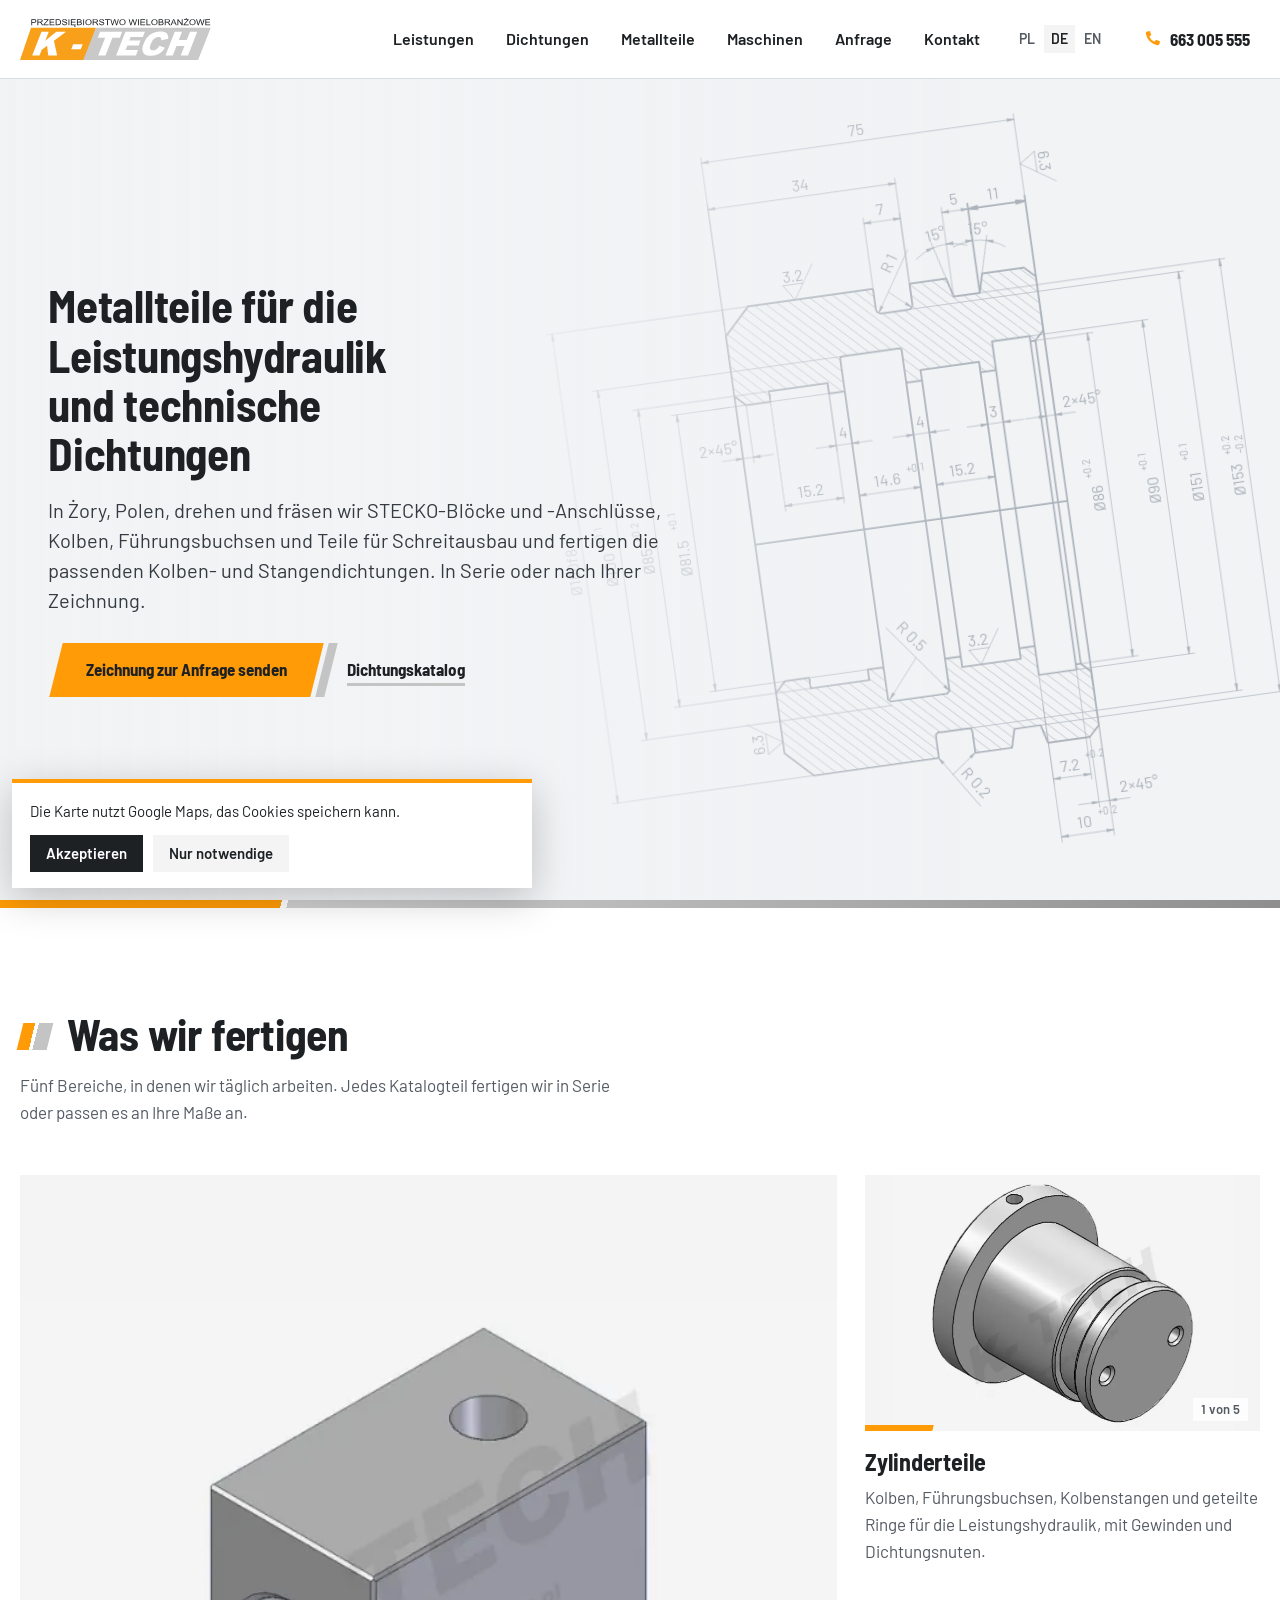
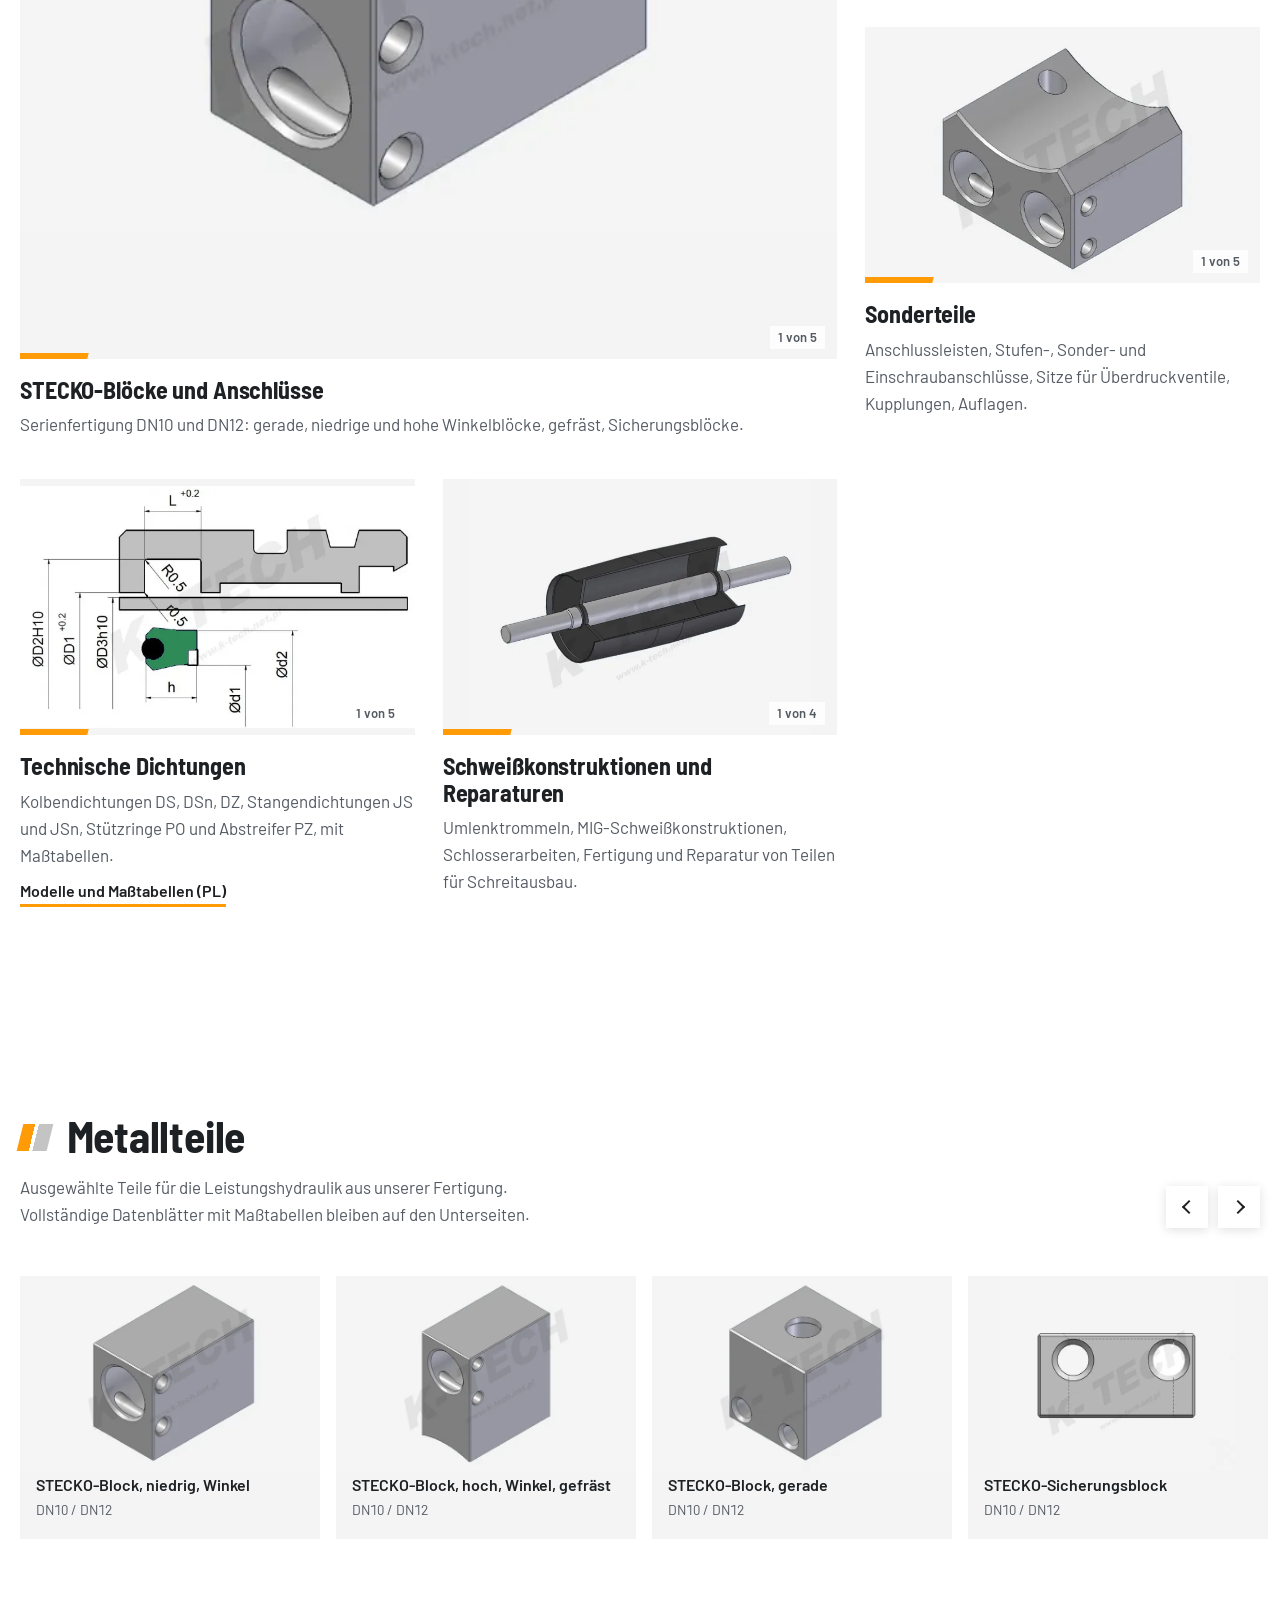
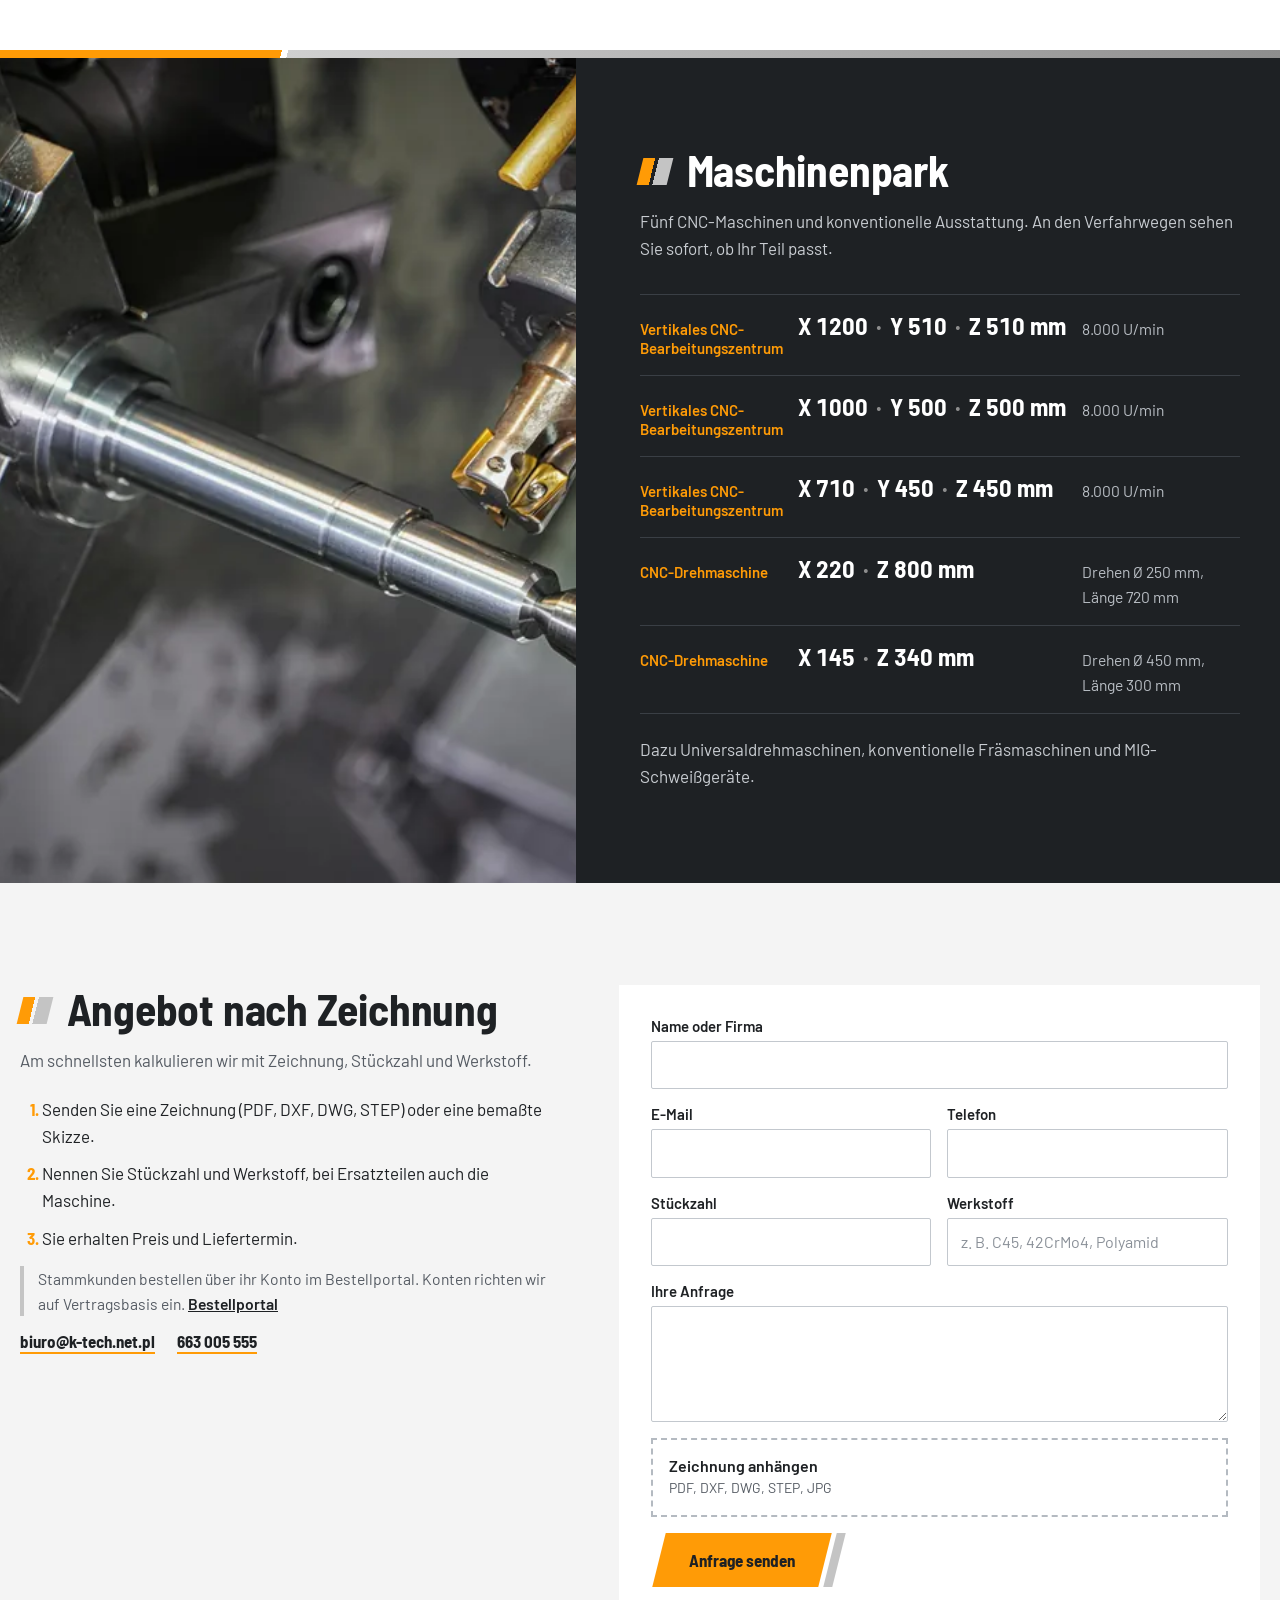
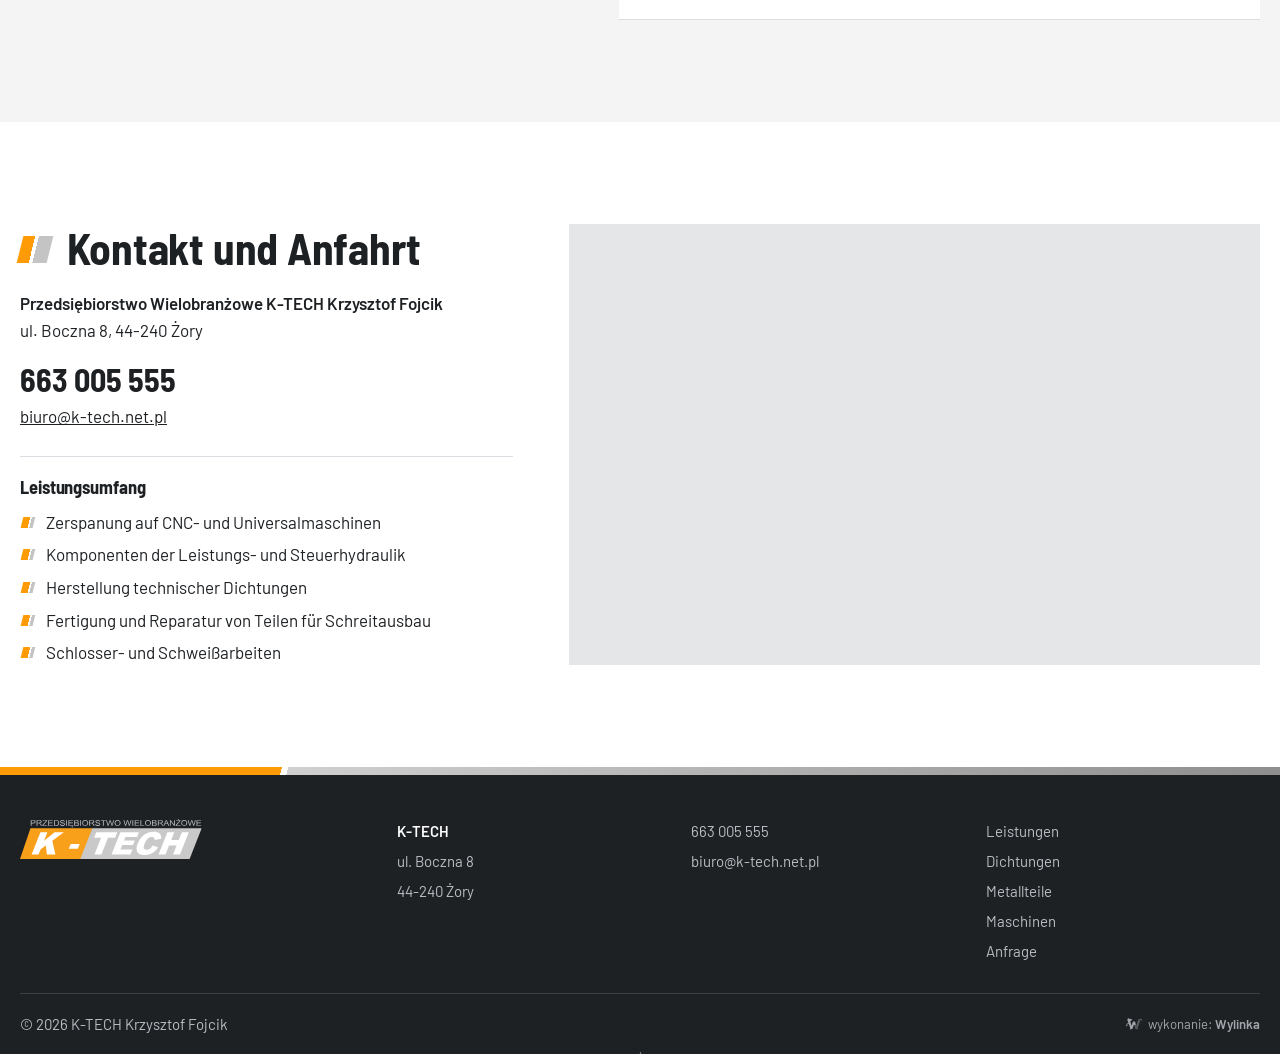
==== commit 023a384f: "Karty PP (nowa), JS, JSn wg aktualnych PDF; bez faxu i telefonu stacjonarnego Co-Authored-By: Claude" ====
--- a/de/index.html
+++ b/de/index.html
@@ -219,7 +219,6 @@
       <p class="ko-firma"><b>Przedsiębiorstwo Wielobranżowe K-TECH Krzysztof Fojcik</b><br>ul. Boczna 8, 44-240 Żory</p>
       <p class="ko-dane">
         <a class="ko-duzy" href="tel:+48663005555">663 005 555</a>
-        <span>Tel. <a href="tel:+48327501295">32 750 12 95</a> · Fax 32 750 12 96</span>
         <a href="mailto:biuro@k-tech.net.pl">biuro@k-tech.net.pl</a>
       </p>
       <div class="ko-zakres">
@@ -250,7 +249,6 @@
     </div>
     <div class="st-kol">
       <a href="tel:+48663005555">663 005 555</a>
-      <a href="tel:+48327501295">32 750 12 95</a>
       <a href="mailto:biuro@k-tech.net.pl">biuro@k-tech.net.pl</a>
     </div>
     <nav class="st-kol" aria-label="Menu">
--- a/style.css
+++ b/style.css
@@ -282,7 +282,7 @@
 .mod-txt b{font:700 1.6rem/1.1 "Barlow SC",sans-serif}
 .mod-txt span{color:var(--mut);font-size:.98rem}
 .mod-txt em{font-style:normal;font-weight:600;margin-top:6px;align-self:flex-start;border-bottom:3px solid var(--or)}
-.mod-txt .mod-wkrotce{border:0;color:#8A9098;font-weight:400;font-size:.92rem}
+.mod-txt .mod-wkrotce{border:0;color:#686E76;font-weight:400;font-size:.92rem}
 .mod-gotowy a:hover b{color:#C77400}
 .mod-gotowy a:hover em{border-color:var(--gr)}
 .mod-nota{margin-top:32px;font-size:15px;color:var(--mut);border-left:4px solid var(--st);padding-left:14px;max-width:70ch}
@@ -370,3 +370,8 @@
 @media (min-width:1000px) and (max-width:1199px){.nav{gap:0}.nav a{padding:8px 7px;font-size:15px}.nav a::after{left:5px;right:5px}.top-in{gap:10px}.jezyki a{padding:7px 5px}}
 .nav a{white-space:nowrap}
 .mod .prof{max-width:320px}
+.tab-wym.tab-pp{min-width:0}
+.tab-pp .tab-ozn,.tab-pp tbody th{position:static;box-shadow:none}
+.tab-pp tbody th.tab-zak{vertical-align:top;border-right:1px solid #E1E4E8;border-bottom:1px solid #C3C8CE;white-space:normal}
+.tab-pp tbody tr:hover th{background:#fff}
+.kar-tab .tab-ramka:has(.tab-pp){max-width:720px}
